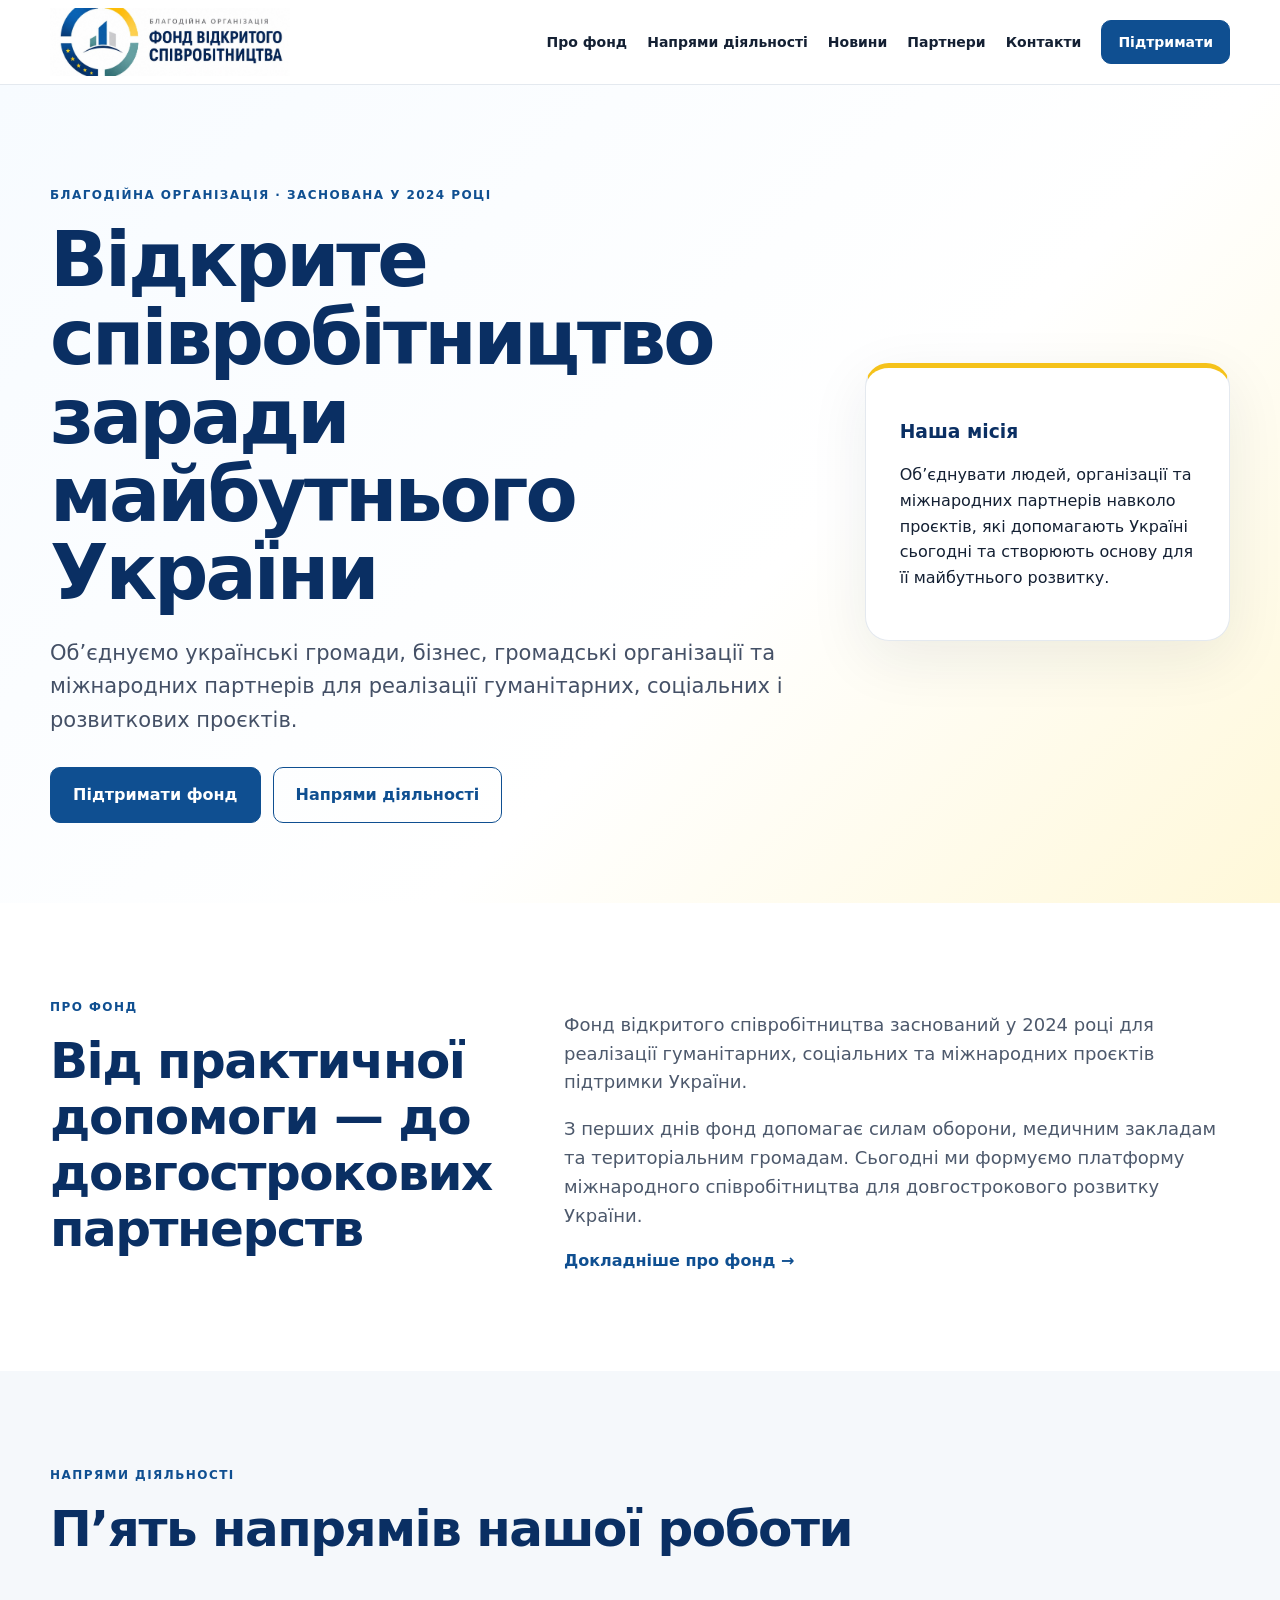
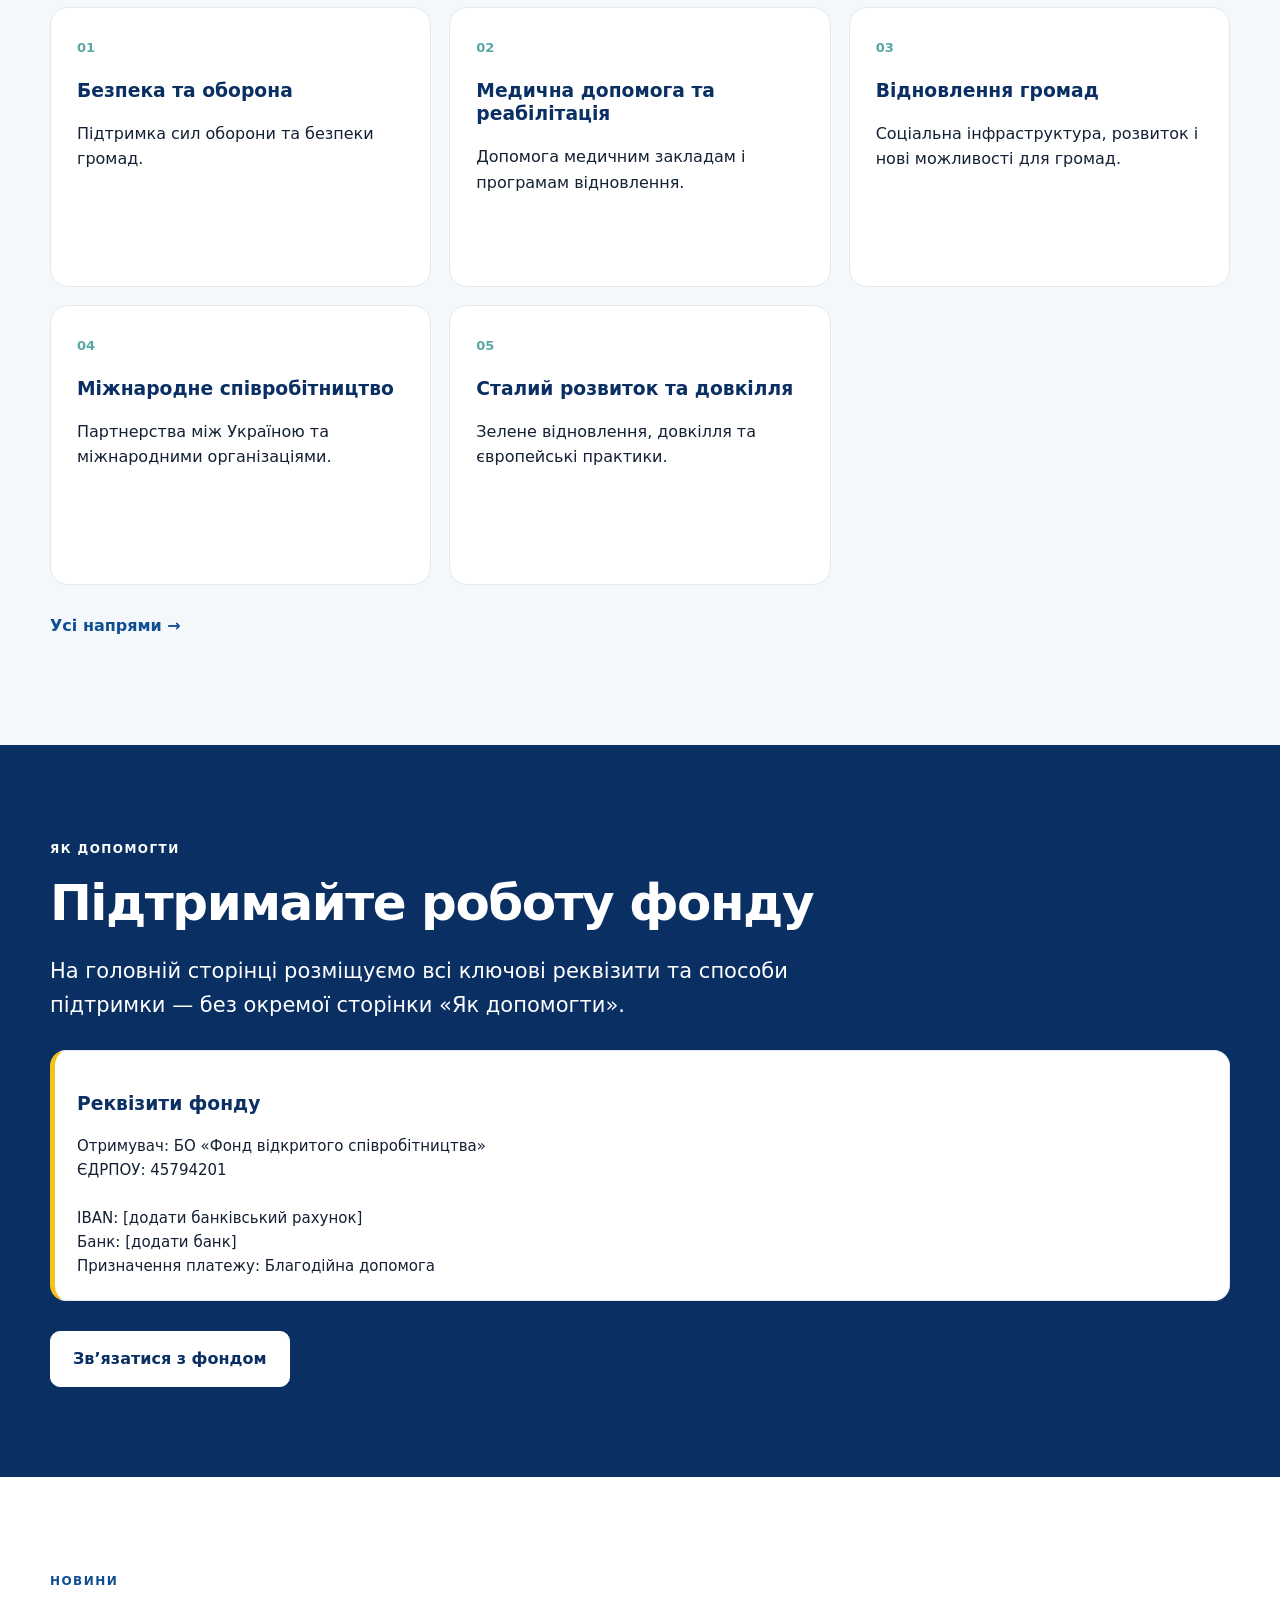
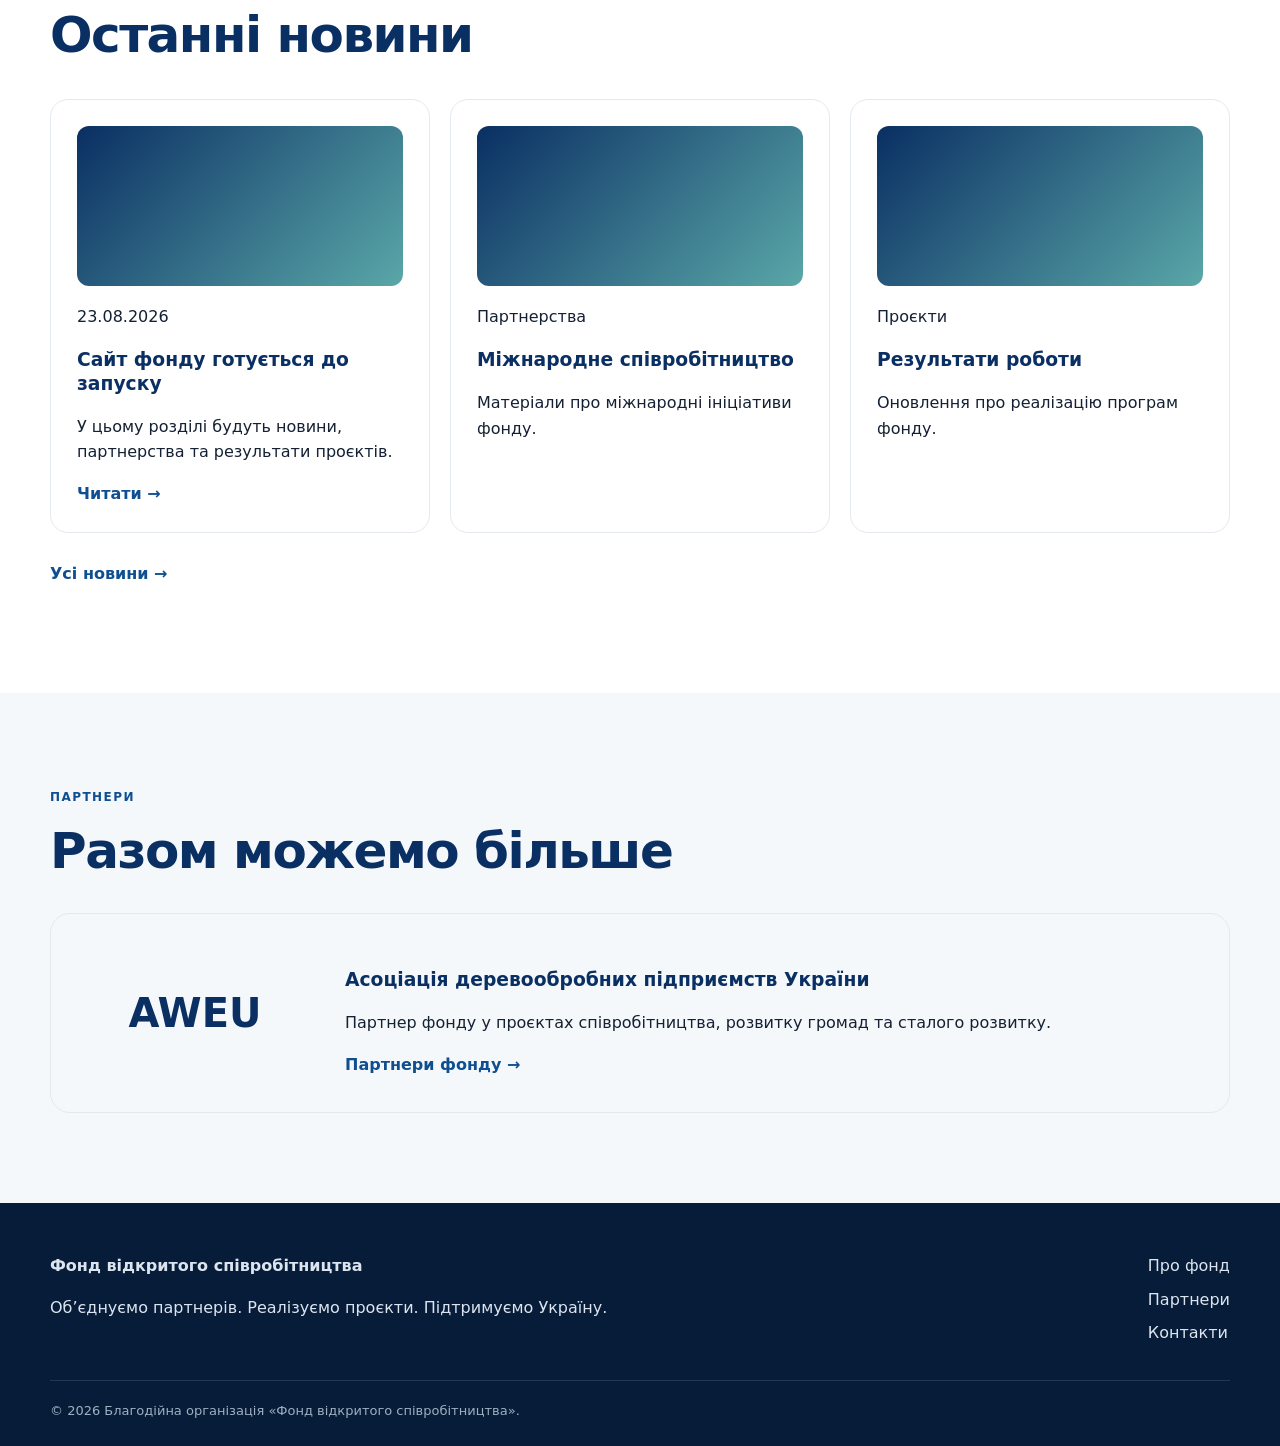
==== index.html @ 57b34ec4 "Add files via upload" ====
<!doctype html>
<html lang="uk">
<head>
<meta charset="utf-8"><meta name="viewport" content="width=device-width,initial-scale=1">
<title>Головна — Фонд відкритого співробітництва</title>
<link rel="stylesheet" href="styles.css">
</head>
<body>

<header class="site-header">
  <div class="container nav-wrap">
    <a href="index.html" class="brand" aria-label="Фонд відкритого співробітництва">
      <img src="logo.jpeg" alt="Логотип Фонду відкритого співробітництва">
    </a>
    <button class="menu-toggle" aria-label="Відкрити меню">☰</button>
    <nav class="nav">
      <a href="about.html">Про фонд</a>
<a href="directions.html">Напрями діяльності</a>
<a href="news.html">Новини</a>
<a href="partners.html">Партнери</a>
<a href="contacts.html">Контакти</a>
      <a class="btn btn-small" href="index.html#help">Підтримати</a>
    </nav>
  </div>
</header>


<main>
<section class="hero">
  <div class="container hero-grid">
    <div>
      <span class="eyebrow">Благодійна організація · заснована у 2024 році</span>
      <h1>Відкрите співробітництво заради майбутнього України</h1>
      <p class="lead">Об’єднуємо українські громади, бізнес, громадські організації та міжнародних партнерів для реалізації гуманітарних, соціальних і розвиткових проєктів.</p>
      <div class="hero-actions">
        <a class="btn" href="#help">Підтримати фонд</a>
        <a class="btn btn-ghost" href="directions.html">Напрями діяльності</a>
      </div>
    </div>
    <div class="hero-card">
      <h3>Наша місія</h3>
      <p>Об’єднувати людей, організації та міжнародних партнерів навколо проєктів, які допомагають Україні сьогодні та створюють основу для її майбутнього розвитку.</p>
    </div>
  </div>
</section>

<section class="section">
  <div class="container two-col">
    <div><span class="section-label">Про фонд</span><h2>Від практичної допомоги — до довгострокових партнерств</h2></div>
    <div class="prose">
      <p>Фонд відкритого співробітництва заснований у 2024 році для реалізації гуманітарних, соціальних та міжнародних проєктів підтримки України.</p>
      <p>З перших днів фонд допомагає силам оборони, медичним закладам та територіальним громадам. Сьогодні ми формуємо платформу міжнародного співробітництва для довгострокового розвитку України.</p>
      <a class="text-link" href="about.html">Докладніше про фонд →</a>
    </div>
  </div>
</section>

<section class="section section-soft">
  <div class="container">
    <span class="section-label">Напрями діяльності</span>
    <h2>П’ять напрямів нашої роботи</h2>
    <div class="cards-grid">
      <div class="card"><span class="num">01</span><h3>Безпека та оборона</h3><p>Підтримка сил оборони та безпеки громад.</p></div>
      <div class="card"><span class="num">02</span><h3>Медична допомога та реабілітація</h3><p>Допомога медичним закладам і програмам відновлення.</p></div>
      <div class="card"><span class="num">03</span><h3>Відновлення громад</h3><p>Соціальна інфраструктура, розвиток і нові можливості для громад.</p></div>
      <div class="card"><span class="num">04</span><h3>Міжнародне співробітництво</h3><p>Партнерства між Україною та міжнародними організаціями.</p></div>
      <div class="card"><span class="num">05</span><h3>Сталий розвиток та довкілля</h3><p>Зелене відновлення, довкілля та європейські практики.</p></div>
    </div>
    <p style="margin-top:28px"><a class="text-link" href="directions.html">Усі напрями →</a></p>
  </div>
</section>


<section id="help" class="section help">
  <div class="container">
    <span class="section-label light">Як допомогти</span>
    <h2>Підтримайте роботу фонду</h2>
    <p class="lead" style="color:white">На головній сторінці розміщуємо всі ключові реквізити та способи підтримки — без окремої сторінки «Як допомогти».</p>
    <div class="bank-box" style="margin-top:28px;color:#142033">
      <h3>Реквізити фонду</h3>
      <code>Отримувач: БО «Фонд відкритого співробітництва»
ЄДРПОУ: 45794201

IBAN: [додати банківський рахунок]
Банк: [додати банк]
Призначення платежу: Благодійна допомога</code>
    </div>
    <div class="hero-actions">
      <a class="btn btn-light" href="contacts.html">Зв’язатися з фондом</a>
    </div>
  </div>
</section>

<section class="section">
 <div class="container">
   <span class="section-label">Новини</span><h2>Останні новини</h2>
   <div class="news-grid">
     <article class="news-card"><div class="news-image"></div><span>23.08.2026</span><h3>Сайт фонду готується до запуску</h3><p>У цьому розділі будуть новини, партнерства та результати проєктів.</p><a class="text-link" href="site-launch.html">Читати →</a></article>
     <article class="news-card"><div class="news-image"></div><span>Партнерства</span><h3>Міжнародне співробітництво</h3><p>Матеріали про міжнародні ініціативи фонду.</p></article>
     <article class="news-card"><div class="news-image"></div><span>Проєкти</span><h3>Результати роботи</h3><p>Оновлення про реалізацію програм фонду.</p></article>
   </div>
   <p style="margin-top:28px"><a class="text-link" href="news.html">Усі новини →</a></p>
 </div>
</section>

<section class="section section-soft">
  <div class="container">
    <span class="section-label">Партнери</span><h2>Разом можемо більше</h2>
    <div class="partner-card">
      <div><span class="partner-mark">AWEU</span></div>
      <div><h3>Асоціація деревообробних підприємств України</h3><p>Партнер фонду у проєктах співробітництва, розвитку громад та сталого розвитку.</p><a class="text-link" href="partners.html">Партнери фонду →</a></div>
    </div>
  </div>
</section>
</main>


<footer class="footer">
  <div class="container footer-grid">
    <div>
      <strong>Фонд відкритого співробітництва</strong>
      <p>Об’єднуємо партнерів. Реалізуємо проєкти. Підтримуємо Україну.</p>
    </div>
    <div>
      <a href="about.html">Про фонд</a>
<a href="partners.html">Партнери</a>
      <a href="contacts.html">Контакти</a>
    </div>
  </div>
  <div class="container copyright">© 2026 Благодійна організація «Фонд відкритого співробітництва».</div>
</footer>

<script src="script.js"></script>
</body></html>
---- styles.css ----
:root {
  --blue:#0f4f91;
  --deep:#0a2f63;
  --yellow:#f5c21a;
  --teal:#5aa7a8;
  --ink:#142033;
  --muted:#667085;
  --soft:#f5f8fb;
  --white:#fff;
  --border:#e4e9ef;
}
*{box-sizing:border-box}
html{scroll-behavior:smooth}
body{margin:0;font-family:Inter,system-ui,-apple-system,BlinkMacSystemFont,"Segoe UI",sans-serif;color:var(--ink);background:#fff;line-height:1.6}
img{max-width:100%;display:block}
a{text-decoration:none;color:inherit}
.container{width:min(1180px,calc(100% - 40px));margin:0 auto}
.site-header{position:sticky;top:0;z-index:50;background:rgba(255,255,255,.95);backdrop-filter:blur(10px);border-bottom:1px solid var(--border)}
.nav-wrap{min-height:84px;display:flex;align-items:center;justify-content:space-between;gap:24px}
.brand img{width:240px;height:68px;object-fit:cover;object-position:left center}
.nav{display:flex;align-items:center;gap:20px;font-size:14px;font-weight:600}
.nav a:hover{color:var(--blue)}
.menu-toggle{display:none;background:none;border:0;font-size:26px}
.btn{display:inline-flex;align-items:center;justify-content:center;background:var(--blue);color:#fff;padding:14px 22px;border-radius:10px;font-weight:700;border:1px solid var(--blue);transition:.2s}
.btn:hover{transform:translateY(-1px);background:var(--deep)}
.btn-small{padding:10px 16px}
.btn-ghost{background:transparent;color:var(--blue)}
.hero{padding:96px 0 80px;background:linear-gradient(135deg,#f7fbff 0%,#fff 60%,#fff8d9 100%)}
.hero-grid{display:grid;grid-template-columns:1.35fr .65fr;gap:56px;align-items:center}
.eyebrow,.section-label{display:inline-block;text-transform:uppercase;letter-spacing:.12em;font-size:12px;font-weight:800;color:var(--blue);margin-bottom:16px}
h1{font-size:clamp(42px,6vw,76px);line-height:1.03;letter-spacing:-.04em;margin:0 0 24px;max-width:900px;color:var(--deep)}
h2{font-size:clamp(32px,4vw,50px);line-height:1.12;letter-spacing:-.03em;margin:0 0 24px;color:var(--deep)}
h3{line-height:1.25;color:var(--deep)}
.lead{font-size:21px;color:#445066;max-width:780px}
.narrow{max-width:760px}
.hero-actions{display:flex;gap:12px;flex-wrap:wrap;margin-top:30px}
.hero-card{background:#fff;border:1px solid var(--border);box-shadow:0 18px 60px rgba(20,32,51,.08);padding:34px;border-radius:24px;border-top:5px solid var(--yellow)}
.section{padding:90px 0}
.section-soft{background:var(--soft)}
.two-col{display:grid;grid-template-columns:.8fr 1.2fr;gap:70px}
.prose p{font-size:18px;color:#4d596c}
.principles,.cards-grid{display:grid;grid-template-columns:repeat(4,1fr);gap:18px;margin-top:50px}
.card{background:#fff;border:1px solid var(--border);padding:26px;border-radius:18px}
.cards-grid{grid-template-columns:repeat(3,1fr)}
.cards-grid .card{min-height:280px}
.num{font-size:13px;font-weight:800;color:var(--teal)}
.project-grid,.news-grid{display:grid;grid-template-columns:repeat(3,1fr);gap:20px;margin-top:36px}
.project-placeholder,.news-card{border:1px solid var(--border);border-radius:18px;padding:26px;background:#fff}
.project-placeholder{min-height:230px;background:linear-gradient(180deg,#fff,#f8fbfd)}
.news-image{height:160px;border-radius:12px;background:linear-gradient(135deg,var(--deep),var(--teal));margin-bottom:18px}
.help{background:var(--deep);color:#fff}
.help h2,.help .section-label,.help p{color:#fff}
.help-grid{display:grid;grid-template-columns:1fr auto;align-items:center;gap:30px}
.help-actions{display:flex;gap:12px;flex-wrap:wrap}
.btn-light{background:#fff;color:var(--deep);border-color:#fff}
.btn-outline-light{background:transparent;border-color:#fff}
.download-list{margin-top:25px;border-top:1px solid #d9e1ea}
.download-list a{display:flex;justify-content:space-between;padding:16px 0;border-bottom:1px solid #d9e1ea;font-weight:700}
.partner-card{display:grid;grid-template-columns:220px 1fr;gap:40px;align-items:center;margin-top:34px;padding:34px;border:1px solid var(--border);border-radius:20px}
.partner-mark{display:flex;align-items:center;justify-content:center;height:130px;border-radius:16px;background:var(--soft);font-size:40px;font-weight:900;color:var(--deep)}
.text-link{font-weight:800;color:var(--blue)}
.contacts{background:#fbfcfd}
.contact-grid{display:grid;grid-template-columns:1fr 1fr;gap:60px}
.contact-form{display:grid;gap:12px}
input,textarea{width:100%;padding:15px 16px;border:1px solid #d8dee7;border-radius:10px;font:inherit}
.footer{background:#071c38;color:#dce5ef;padding:50px 0 24px}
.footer-grid{display:grid;grid-template-columns:1fr auto;gap:40px}
.footer-grid div:last-child{display:grid;gap:8px}
.copyright{margin-top:34px;padding-top:20px;border-top:1px solid rgba(255,255,255,.12);font-size:13px;color:#9fb0c2}

@media (max-width: 900px){
  .menu-toggle{display:block}
  .nav{display:none;position:absolute;top:84px;left:0;right:0;background:white;padding:20px;flex-direction:column;border-bottom:1px solid var(--border)}
  .nav.open{display:flex}
  .hero-grid,.two-col,.help-grid,.contact-grid,.partner-card{grid-template-columns:1fr}
  .principles,.cards-grid,.project-grid,.news-grid{grid-template-columns:1fr 1fr}
  .brand img{width:210px}
}
@media (max-width: 620px){
  .container{width:min(100% - 28px,1180px)}
  .hero{padding-top:64px}
  .section{padding:68px 0}
  .principles,.cards-grid,.project-grid,.news-grid{grid-template-columns:1fr}
  .brand img{width:175px;height:60px}
  h1{font-size:44px}
}

.page-hero{padding:72px 0 46px;background:linear-gradient(135deg,#f7fbff 0%,#fff 65%,#fff8d9 100%)}
.page-hero h1{font-size:clamp(38px,5vw,64px)}
.breadcrumbs{font-size:14px;color:var(--muted);margin-bottom:16px}
.breadcrumbs a{color:var(--blue)}
.content-grid{display:grid;grid-template-columns:1fr 320px;gap:48px}
.sidebar-card{border:1px solid var(--border);border-radius:18px;padding:24px;background:#fff;position:sticky;top:110px}
.simple-list{display:grid;gap:14px}
.simple-list a{padding-bottom:10px;border-bottom:1px solid var(--border);font-weight:700;color:var(--blue)}
.detail-card{border:1px solid var(--border);border-radius:18px;padding:28px;background:#fff}
.meta{font-size:14px;color:var(--muted);margin-bottom:18px}
.bank-box{background:#fff;border:1px solid var(--border);border-left:5px solid var(--yellow);border-radius:16px;padding:22px}
.bank-box code{display:block;white-space:pre-wrap;font-family:inherit;font-size:15px}
@media(max-width:900px){.content-grid{grid-template-columns:1fr}.sidebar-card{position:static}}
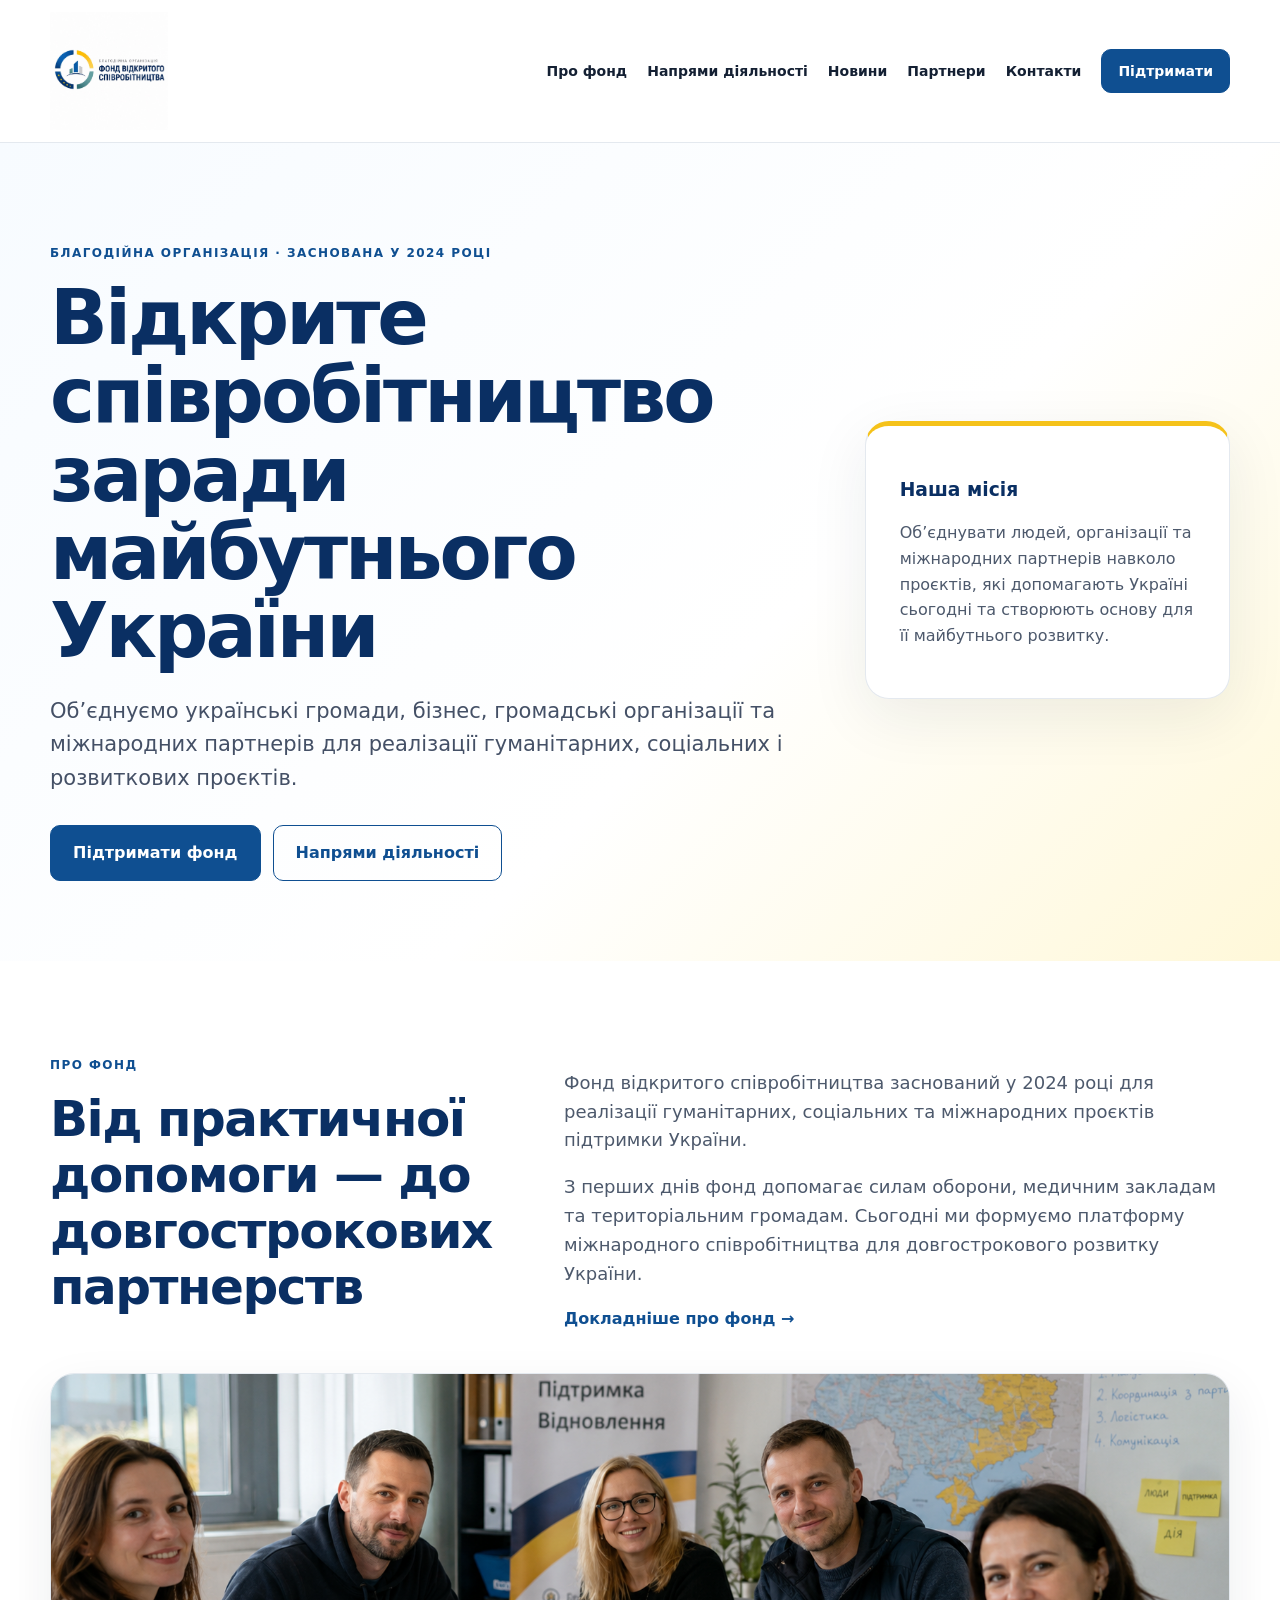
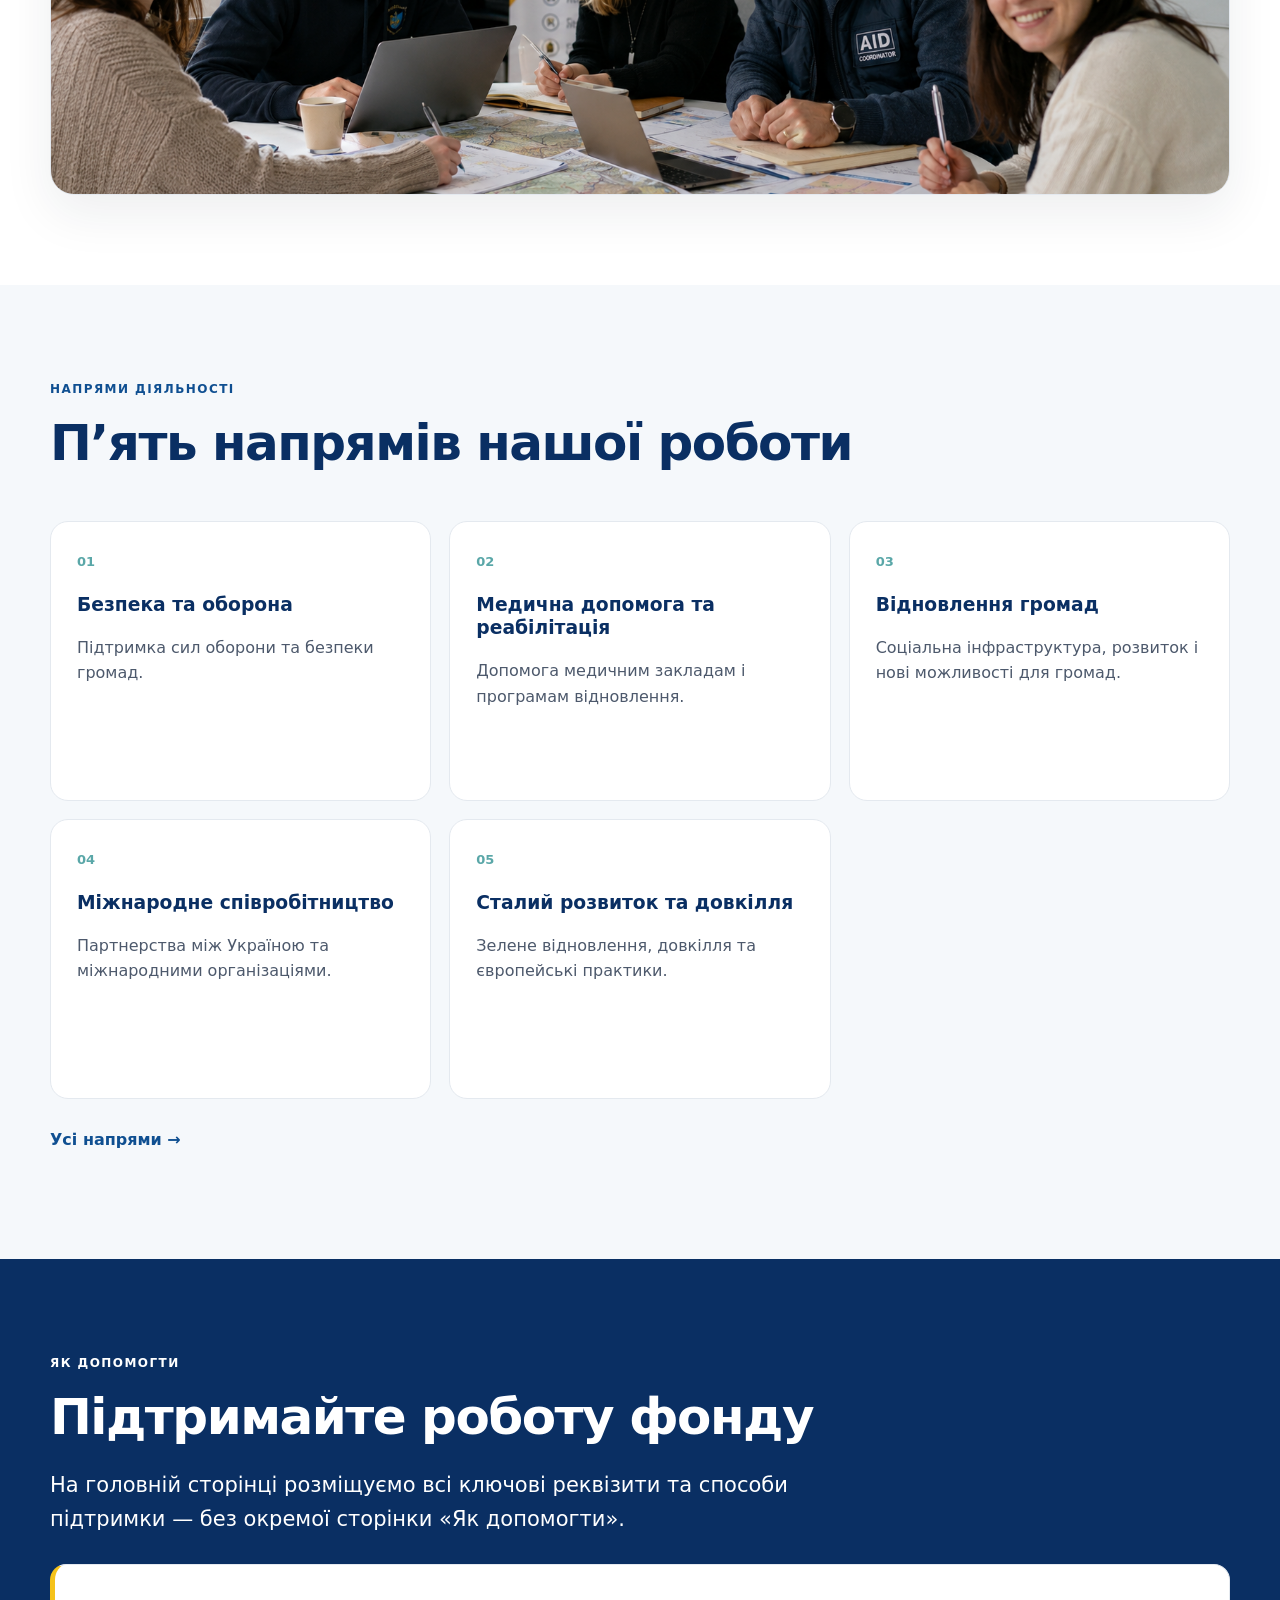
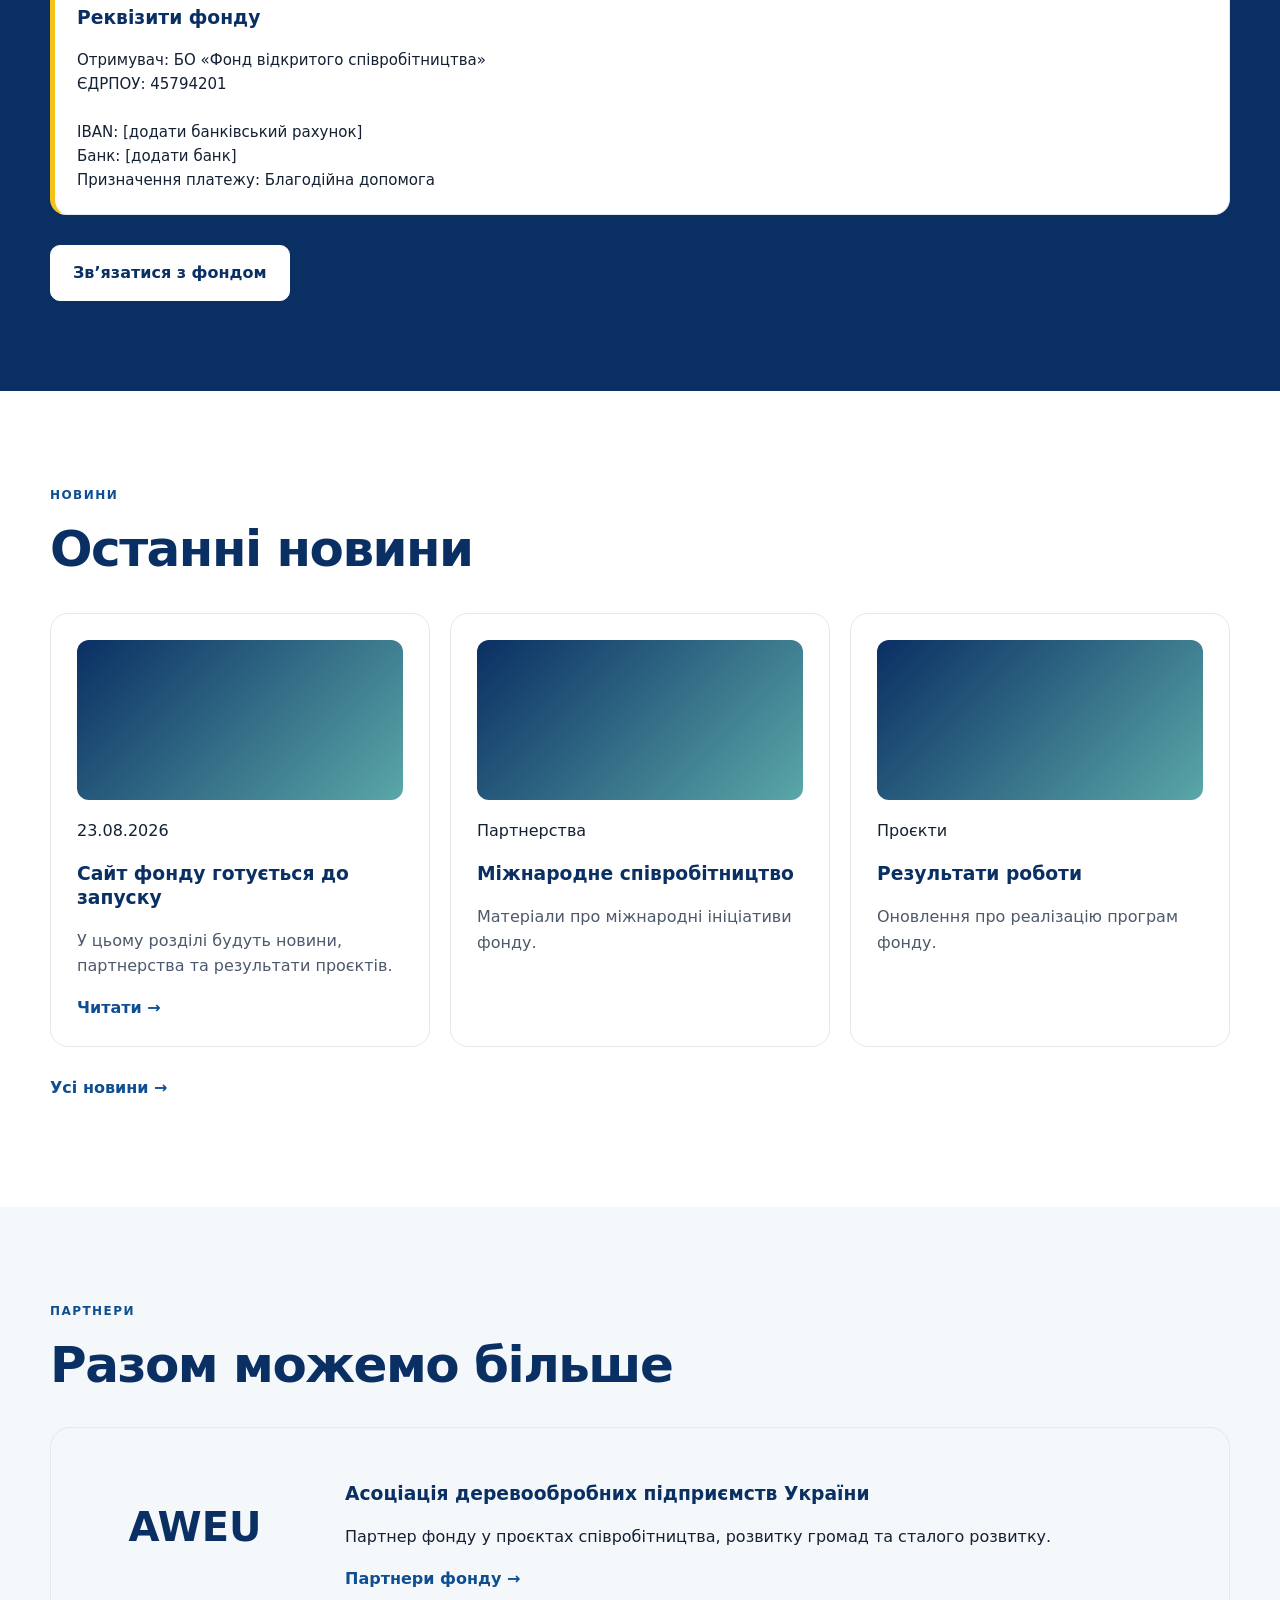
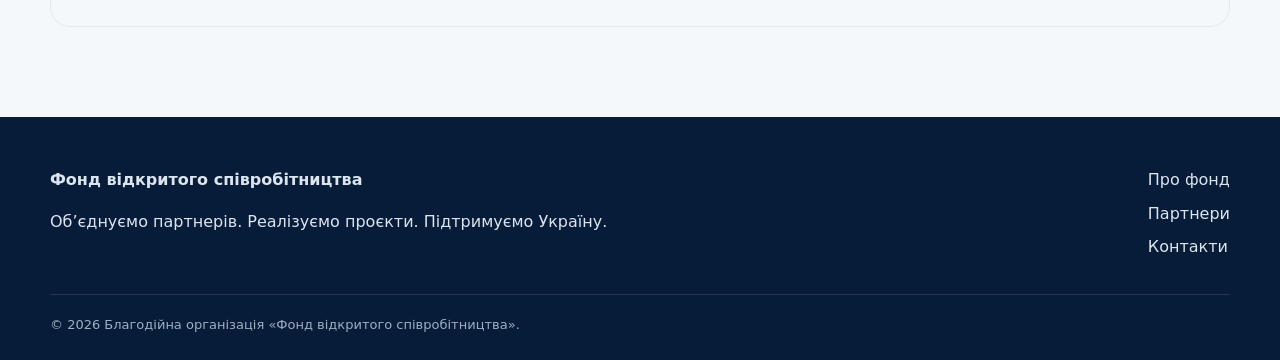
==== commit e821cd65: "Add files via upload" ====
--- a/index.html
+++ b/index.html
@@ -51,6 +51,11 @@
       <p>Фонд відкритого співробітництва заснований у 2024 році для реалізації гуманітарних, соціальних та міжнародних проєктів підтримки України.</p>
       <p>З перших днів фонд допомагає силам оборони, медичним закладам та територіальним громадам. Сьогодні ми формуємо платформу міжнародного співробітництва для довгострокового розвитку України.</p>
       <a class="text-link" href="about.html">Докладніше про фонд →</a>
+    </div>
+  </div>
+  <div class="container">
+    <div class="section-photo">
+      <img src="fund-about.jpg" alt="Гуманітарна та координаційна діяльність фонду">
     </div>
   </div>
 </section>
--- a/styles.css
+++ b/styles.css
@@ -17,11 +17,12 @@
 a{text-decoration:none;color:inherit}
 .container{width:min(1180px,calc(100% - 40px));margin:0 auto}
 .site-header{position:sticky;top:0;z-index:50;background:rgba(255,255,255,.95);backdrop-filter:blur(10px);border-bottom:1px solid var(--border)}
-.nav-wrap{min-height:84px;display:flex;align-items:center;justify-content:space-between;gap:24px}
-.brand img{width:240px;height:68px;object-fit:cover;object-position:left center}
-.nav{display:flex;align-items:center;gap:20px;font-size:14px;font-weight:600}
+.nav-wrap{min-height:142px;display:flex;align-items:center;justify-content:space-between;gap:24px}
+.brand{display:flex;align-items:center;flex-shrink:0}
+.brand img{width:auto;height:118px;max-width:640px;object-fit:contain;object-position:left center}
+.nav{display:flex;align-items:center;gap:20px;font-size:14px;font-weight:600;flex-wrap:wrap;justify-content:flex-end}
 .nav a:hover{color:var(--blue)}
-.menu-toggle{display:none;background:none;border:0;font-size:26px}
+.menu-toggle{display:none;background:none;border:0;font-size:26px;color:var(--deep)}
 .btn{display:inline-flex;align-items:center;justify-content:center;background:var(--blue);color:#fff;padding:14px 22px;border-radius:10px;font-weight:700;border:1px solid var(--blue);transition:.2s}
 .btn:hover{transform:translateY(-1px);background:var(--deep)}
 .btn-small{padding:10px 16px}
@@ -71,18 +72,18 @@
 
 @media (max-width: 900px){
   .menu-toggle{display:block}
-  .nav{display:none;position:absolute;top:84px;left:0;right:0;background:white;padding:20px;flex-direction:column;border-bottom:1px solid var(--border)}
+  .nav{display:none;position:absolute;top:142px;left:0;right:0;background:white;padding:20px;flex-direction:column;border-bottom:1px solid var(--border)}
   .nav.open{display:flex}
   .hero-grid,.two-col,.help-grid,.contact-grid,.partner-card{grid-template-columns:1fr}
   .principles,.cards-grid,.project-grid,.news-grid{grid-template-columns:1fr 1fr}
-  .brand img{width:210px}
+  .brand img{height:98px;max-width:430px}
 }
 @media (max-width: 620px){
   .container{width:min(100% - 28px,1180px)}
   .hero{padding-top:64px}
   .section{padding:68px 0}
   .principles,.cards-grid,.project-grid,.news-grid{grid-template-columns:1fr}
-  .brand img{width:175px;height:60px}
+  .brand img{height:82px;max-width:320px}
   h1{font-size:44px}
 }
 
@@ -99,3 +100,22 @@
 .bank-box{background:#fff;border:1px solid var(--border);border-left:5px solid var(--yellow);border-radius:16px;padding:22px}
 .bank-box code{display:block;white-space:pre-wrap;font-family:inherit;font-size:15px}
 @media(max-width:900px){.content-grid{grid-template-columns:1fr}.sidebar-card{position:static}}
+
+
+.section-photo{margin-top:34px;border-radius:24px;overflow:hidden;border:1px solid var(--border);box-shadow:0 18px 50px rgba(20,32,51,.08)}
+.section-photo img{width:100%;height:420px;object-fit:cover;display:block}
+.direction-list{display:grid;gap:34px;margin-top:36px}
+.direction-feature{display:grid;grid-template-columns:1fr 1fr;gap:32px;align-items:center;background:#fff;border:1px solid var(--border);border-radius:24px;padding:22px;box-shadow:0 14px 38px rgba(20,32,51,.05)}
+.direction-feature:nth-child(even) .direction-media{order:2}
+.direction-feature:nth-child(even) .direction-content{order:1}
+.direction-media img{width:100%;height:320px;object-fit:cover;border-radius:18px;display:block}
+.direction-content h3{font-size:28px;margin:6px 0 14px}
+.direction-tag{display:inline-block;font-size:12px;letter-spacing:.12em;text-transform:uppercase;color:var(--teal);font-weight:800;margin-bottom:8px}
+.direction-content p{font-size:17px;color:#4d596c;margin:0}
+.hero-card p,.card p,.news-card p{color:#4d596c}
+
+@media (max-width: 900px){.direction-feature{grid-template-columns:1fr}.direction-feature:nth-child(even) .direction-media,.direction-feature:nth-child(even) .direction-content{order:initial}.section-photo img{height:320px}}
+@media (max-width: 620px){.nav{top:116px}.nav-wrap{min-height:116px}.brand img{height:76px;max-width:280px}.section-photo img{height:240px}.direction-media img{height:240px}.direction-content h3{font-size:24px}}
+
+.site-header .brand{padding:10px 0}
+.site-header .brand img{display:block;object-fit:contain !important}
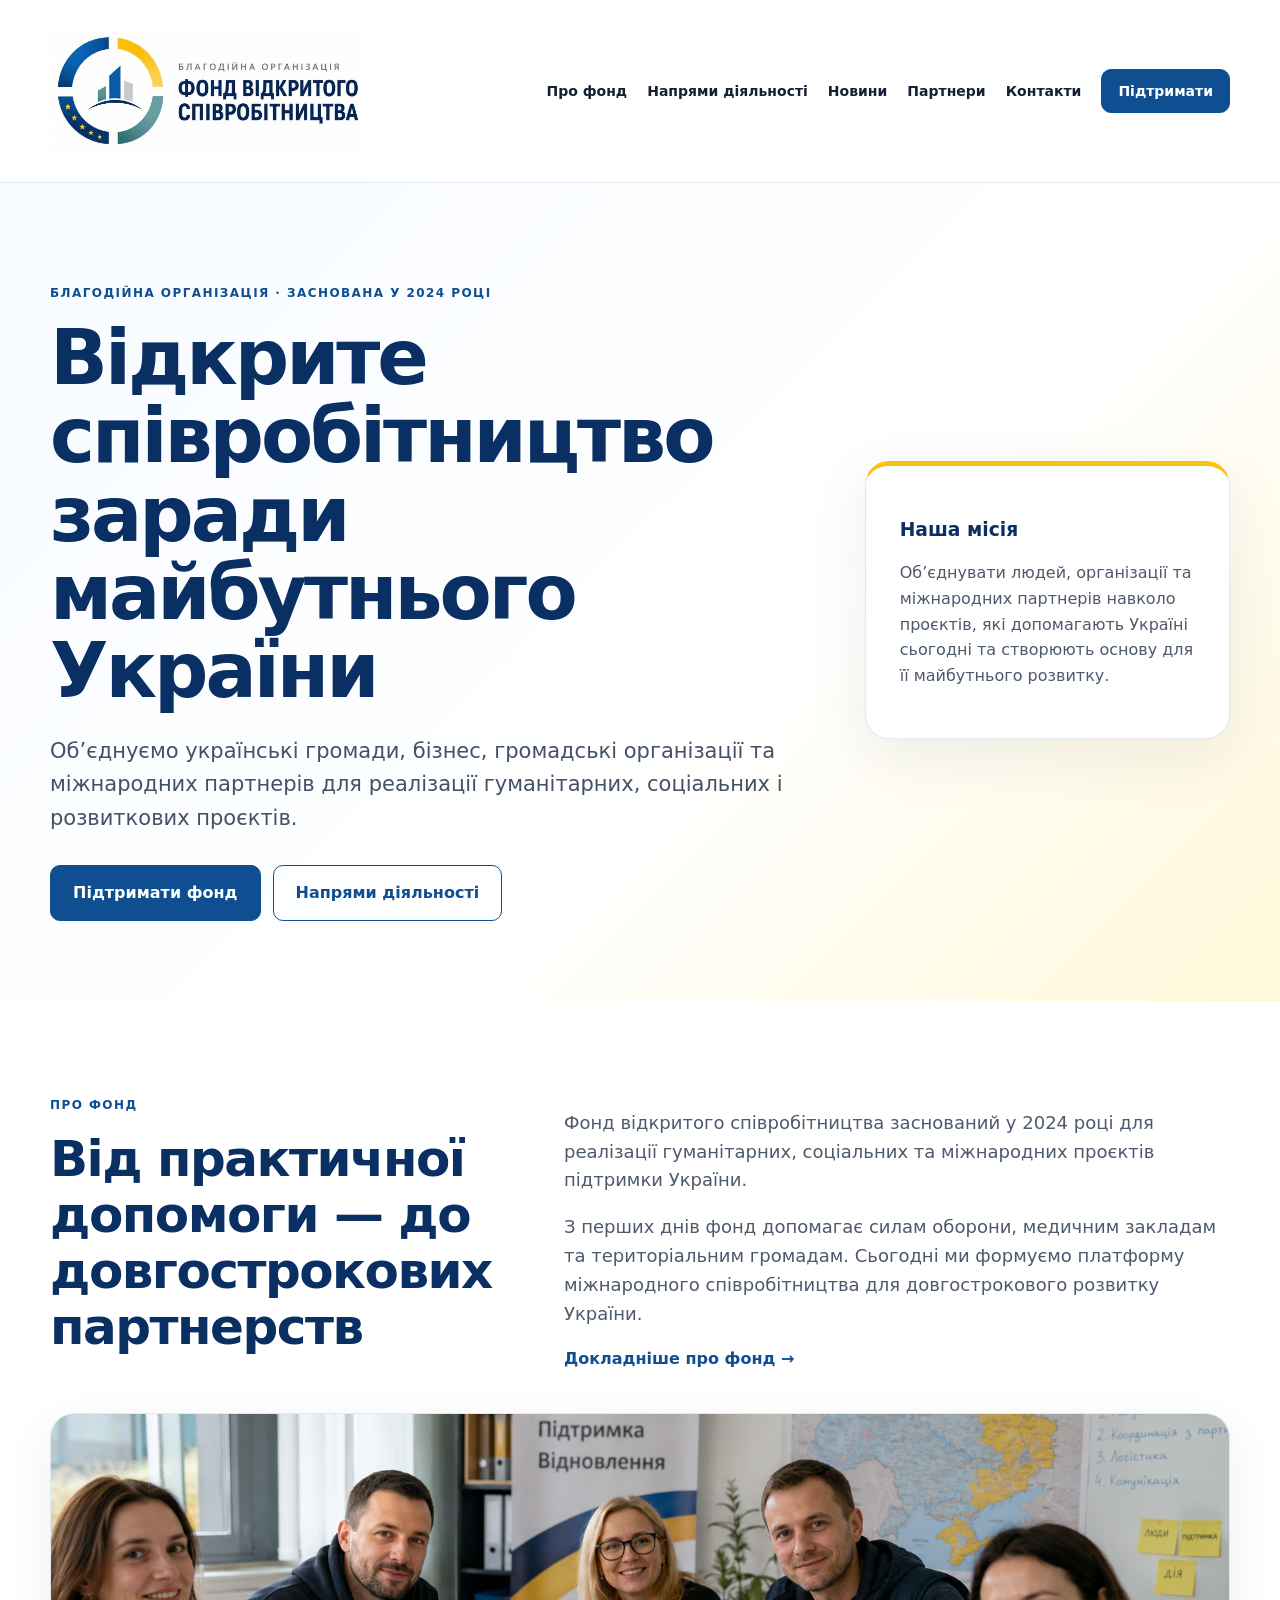
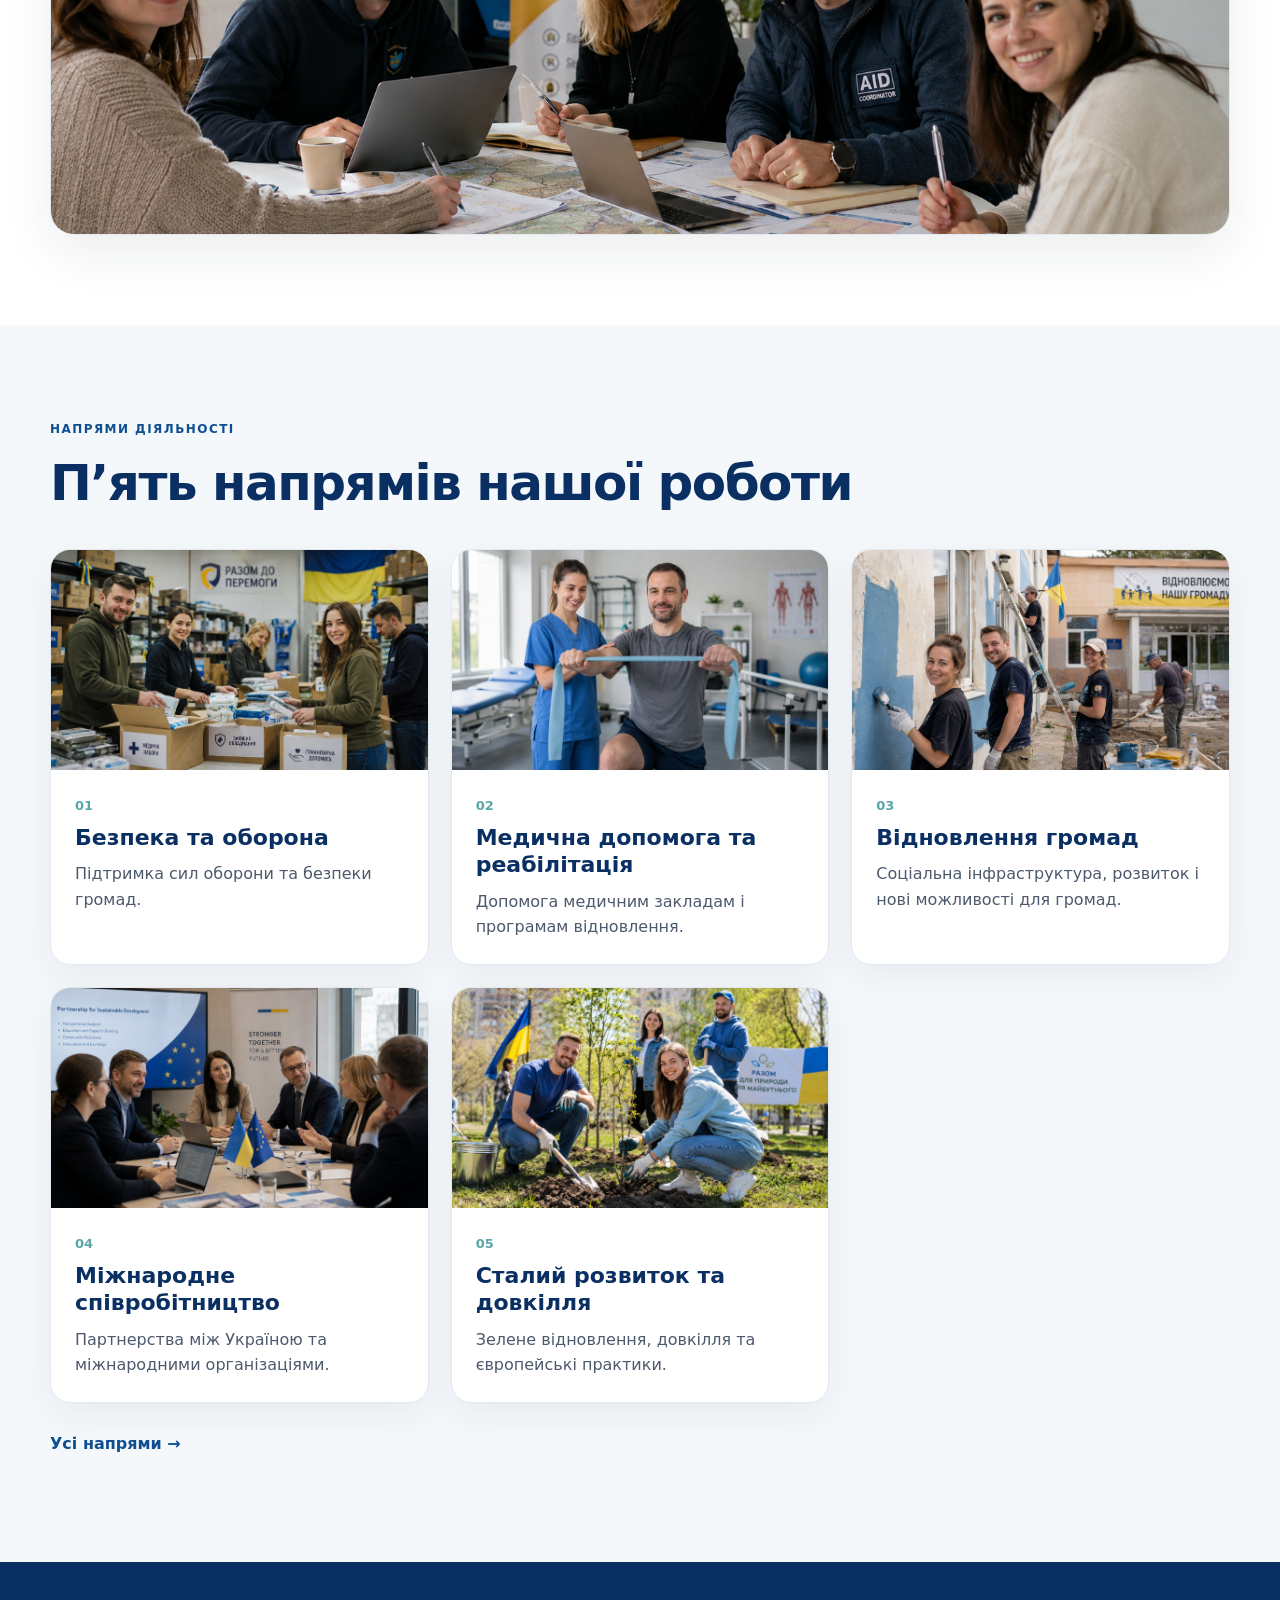
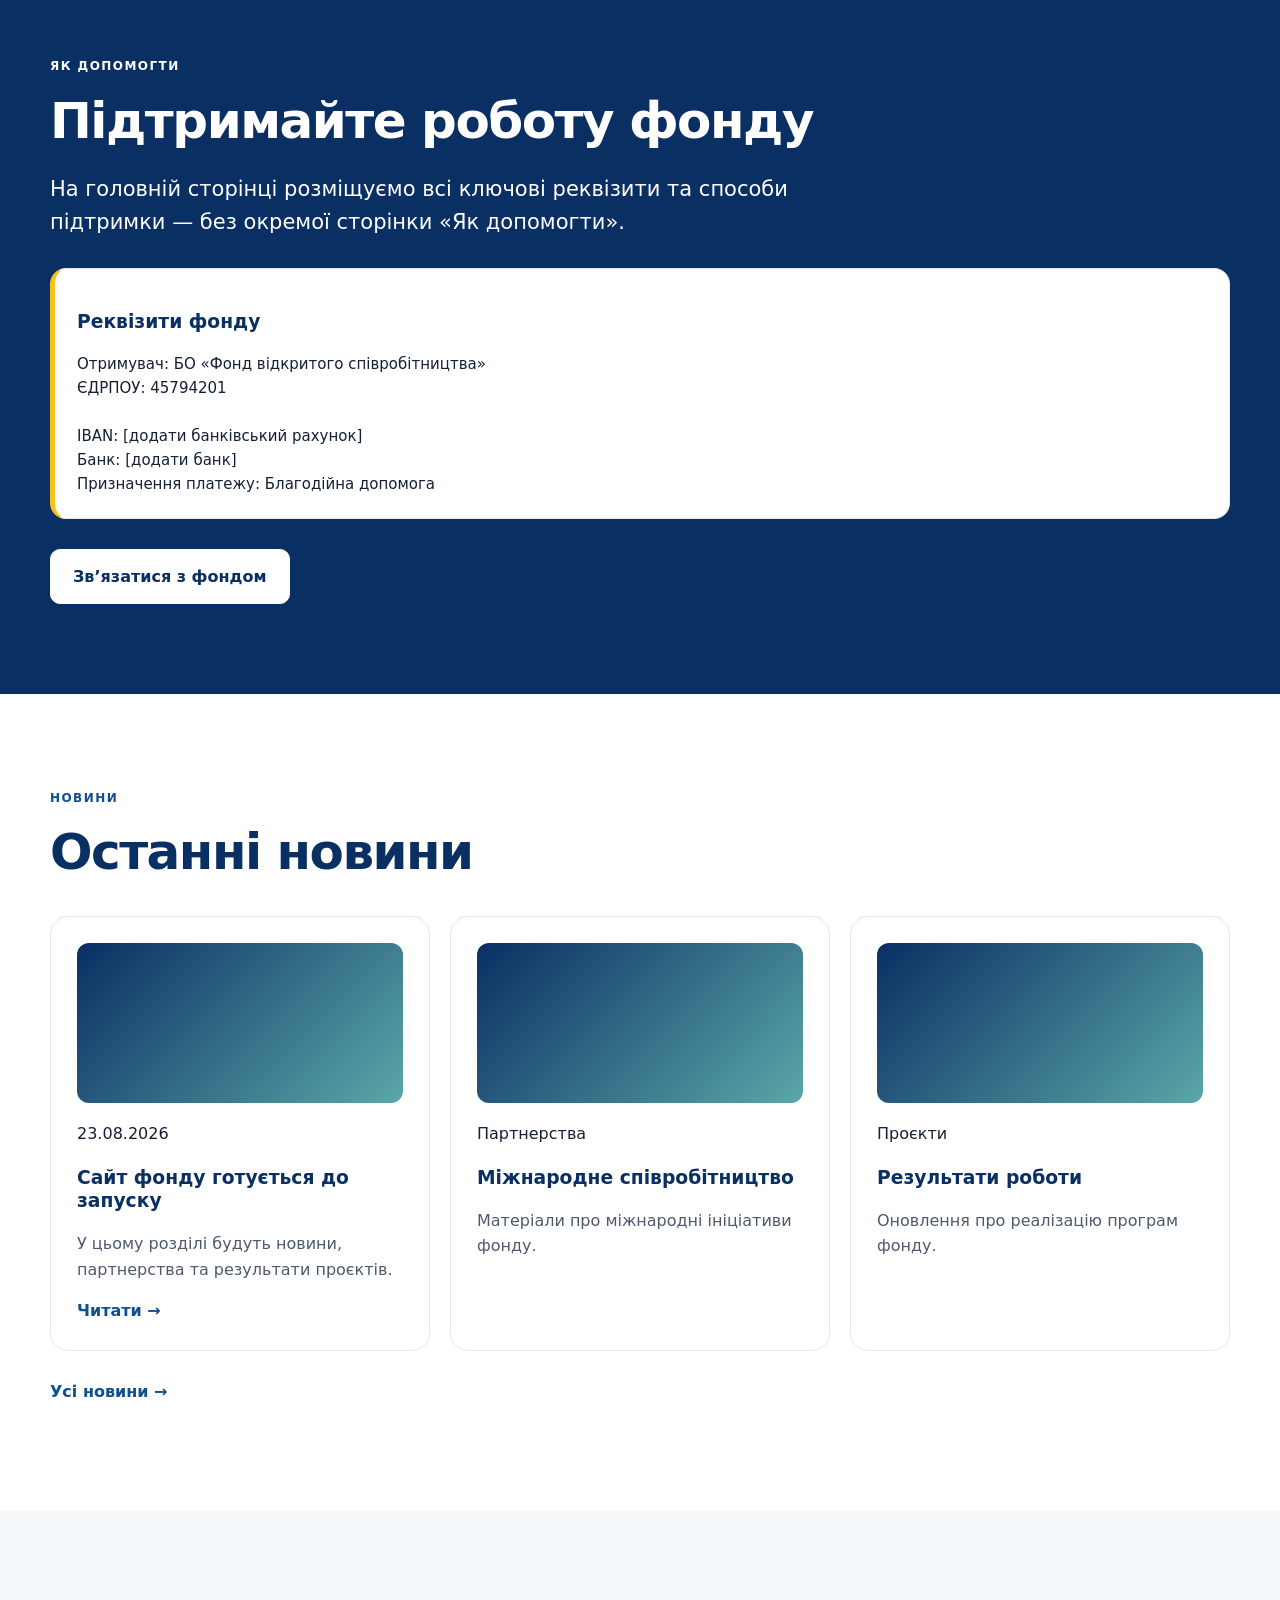
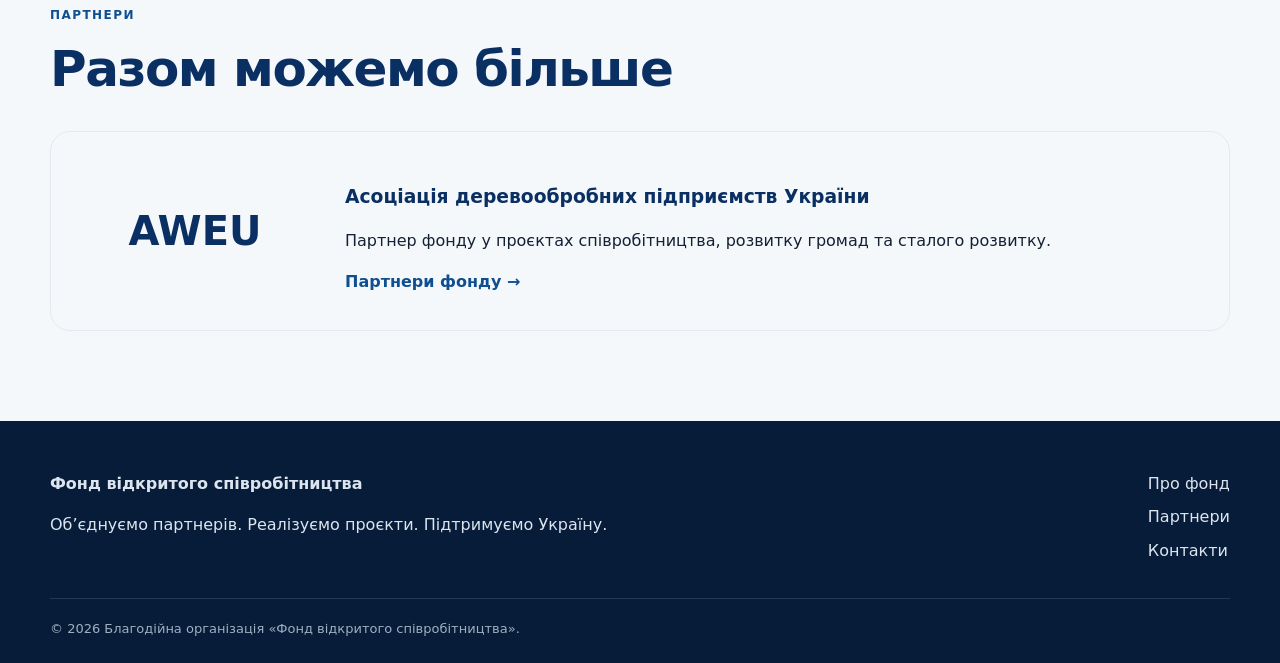
==== commit 39807686: "Add files via upload" ====
--- a/index.html
+++ b/index.html
@@ -10,7 +10,7 @@
 <header class="site-header">
   <div class="container nav-wrap">
     <a href="index.html" class="brand" aria-label="Фонд відкритого співробітництва">
-      <img src="logo.jpeg" alt="Логотип Фонду відкритого співробітництва">
+      <img src="logo-web.jpg" alt="Логотип Фонду відкритого співробітництва">
     </a>
     <button class="menu-toggle" aria-label="Відкрити меню">☰</button>
     <nav class="nav">
@@ -64,12 +64,27 @@
   <div class="container">
     <span class="section-label">Напрями діяльності</span>
     <h2>П’ять напрямів нашої роботи</h2>
-    <div class="cards-grid">
-      <div class="card"><span class="num">01</span><h3>Безпека та оборона</h3><p>Підтримка сил оборони та безпеки громад.</p></div>
-      <div class="card"><span class="num">02</span><h3>Медична допомога та реабілітація</h3><p>Допомога медичним закладам і програмам відновлення.</p></div>
-      <div class="card"><span class="num">03</span><h3>Відновлення громад</h3><p>Соціальна інфраструктура, розвиток і нові можливості для громад.</p></div>
-      <div class="card"><span class="num">04</span><h3>Міжнародне співробітництво</h3><p>Партнерства між Україною та міжнародними організаціями.</p></div>
-      <div class="card"><span class="num">05</span><h3>Сталий розвиток та довкілля</h3><p>Зелене відновлення, довкілля та європейські практики.</p></div>
+    <div class="home-directions-grid">
+      <article class="home-direction-card">
+        <img src="direction-safety.jpg" alt="Безпека та оборона">
+        <div class="home-direction-body"><span class="num">01</span><h3>Безпека та оборона</h3><p>Підтримка сил оборони та безпеки громад.</p></div>
+      </article>
+      <article class="home-direction-card">
+        <img src="direction-medical.jpg" alt="Медична допомога та реабілітація">
+        <div class="home-direction-body"><span class="num">02</span><h3>Медична допомога та реабілітація</h3><p>Допомога медичним закладам і програмам відновлення.</p></div>
+      </article>
+      <article class="home-direction-card">
+        <img src="direction-recovery.jpg" alt="Відновлення громад">
+        <div class="home-direction-body"><span class="num">03</span><h3>Відновлення громад</h3><p>Соціальна інфраструктура, розвиток і нові можливості для громад.</p></div>
+      </article>
+      <article class="home-direction-card">
+        <img src="direction-international.jpg" alt="Міжнародне співробітництво">
+        <div class="home-direction-body"><span class="num">04</span><h3>Міжнародне співробітництво</h3><p>Партнерства між Україною та міжнародними організаціями.</p></div>
+      </article>
+      <article class="home-direction-card">
+        <img src="direction-sustainability.jpg" alt="Сталий розвиток та довкілля">
+        <div class="home-direction-body"><span class="num">05</span><h3>Сталий розвиток та довкілля</h3><p>Зелене відновлення, довкілля та європейські практики.</p></div>
+      </article>
     </div>
     <p style="margin-top:28px"><a class="text-link" href="directions.html">Усі напрями →</a></p>
   </div>
--- a/styles.css
+++ b/styles.css
@@ -119,3 +119,36 @@
 
 .site-header .brand{padding:10px 0}
 .site-header .brand img{display:block;object-fit:contain !important}
+
+
+/* v4 header/logo fix */
+.site-header{overflow:visible}
+.nav-wrap{min-height:164px !important;padding:18px 0 !important;overflow:visible}
+.brand{display:flex;align-items:center;height:auto;overflow:visible;flex:0 0 auto}
+.brand img{width:430px !important;height:auto !important;max-height:126px !important;max-width:46vw !important;object-fit:contain !important;object-position:left center !important;overflow:visible}
+
+/* homepage direction photo cards */
+.home-directions-grid{display:grid;grid-template-columns:repeat(3,1fr);gap:22px;margin-top:38px}
+.home-direction-card{background:#fff;border:1px solid var(--border);border-radius:20px;overflow:hidden;box-shadow:0 12px 34px rgba(20,32,51,.06)}
+.home-direction-card img{width:100%;height:220px;object-fit:cover;display:block}
+.home-direction-body{padding:22px 24px 24px}
+.home-direction-body h3{margin:6px 0 10px;font-size:22px}
+.home-direction-body p{margin:0;color:#4d596c}
+
+@media (max-width:1050px){
+  .brand img{width:360px !important;max-width:42vw !important}
+  .nav{gap:14px;font-size:13px}
+}
+@media (max-width:900px){
+  .nav-wrap{min-height:124px !important;padding:12px 0 !important}
+  .brand img{width:330px !important;max-width:72vw !important;max-height:96px !important}
+  .nav{top:124px !important}
+  .home-directions-grid{grid-template-columns:1fr 1fr}
+}
+@media (max-width:620px){
+  .nav-wrap{min-height:106px !important;padding:10px 0 !important}
+  .brand img{width:260px !important;max-width:76vw !important;max-height:82px !important}
+  .nav{top:106px !important}
+  .home-directions-grid{grid-template-columns:1fr}
+  .home-direction-card img{height:210px}
+}
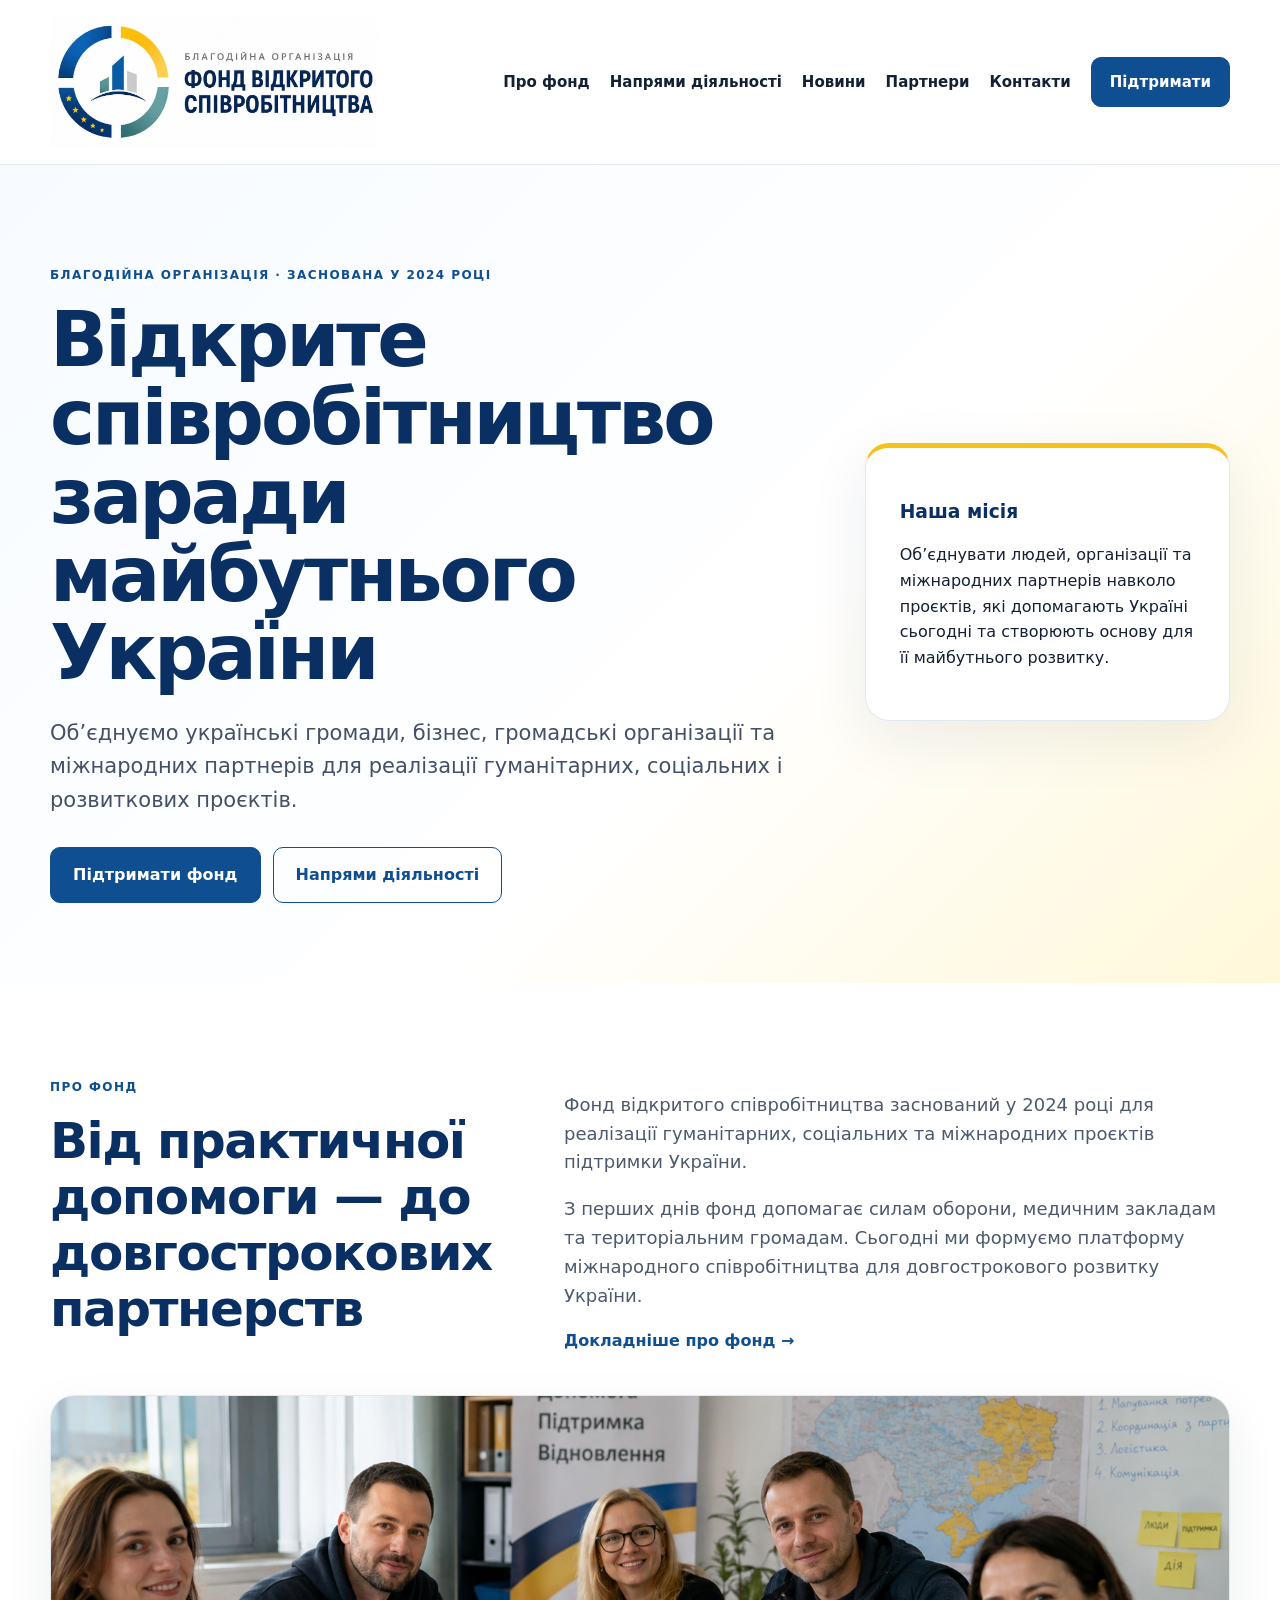
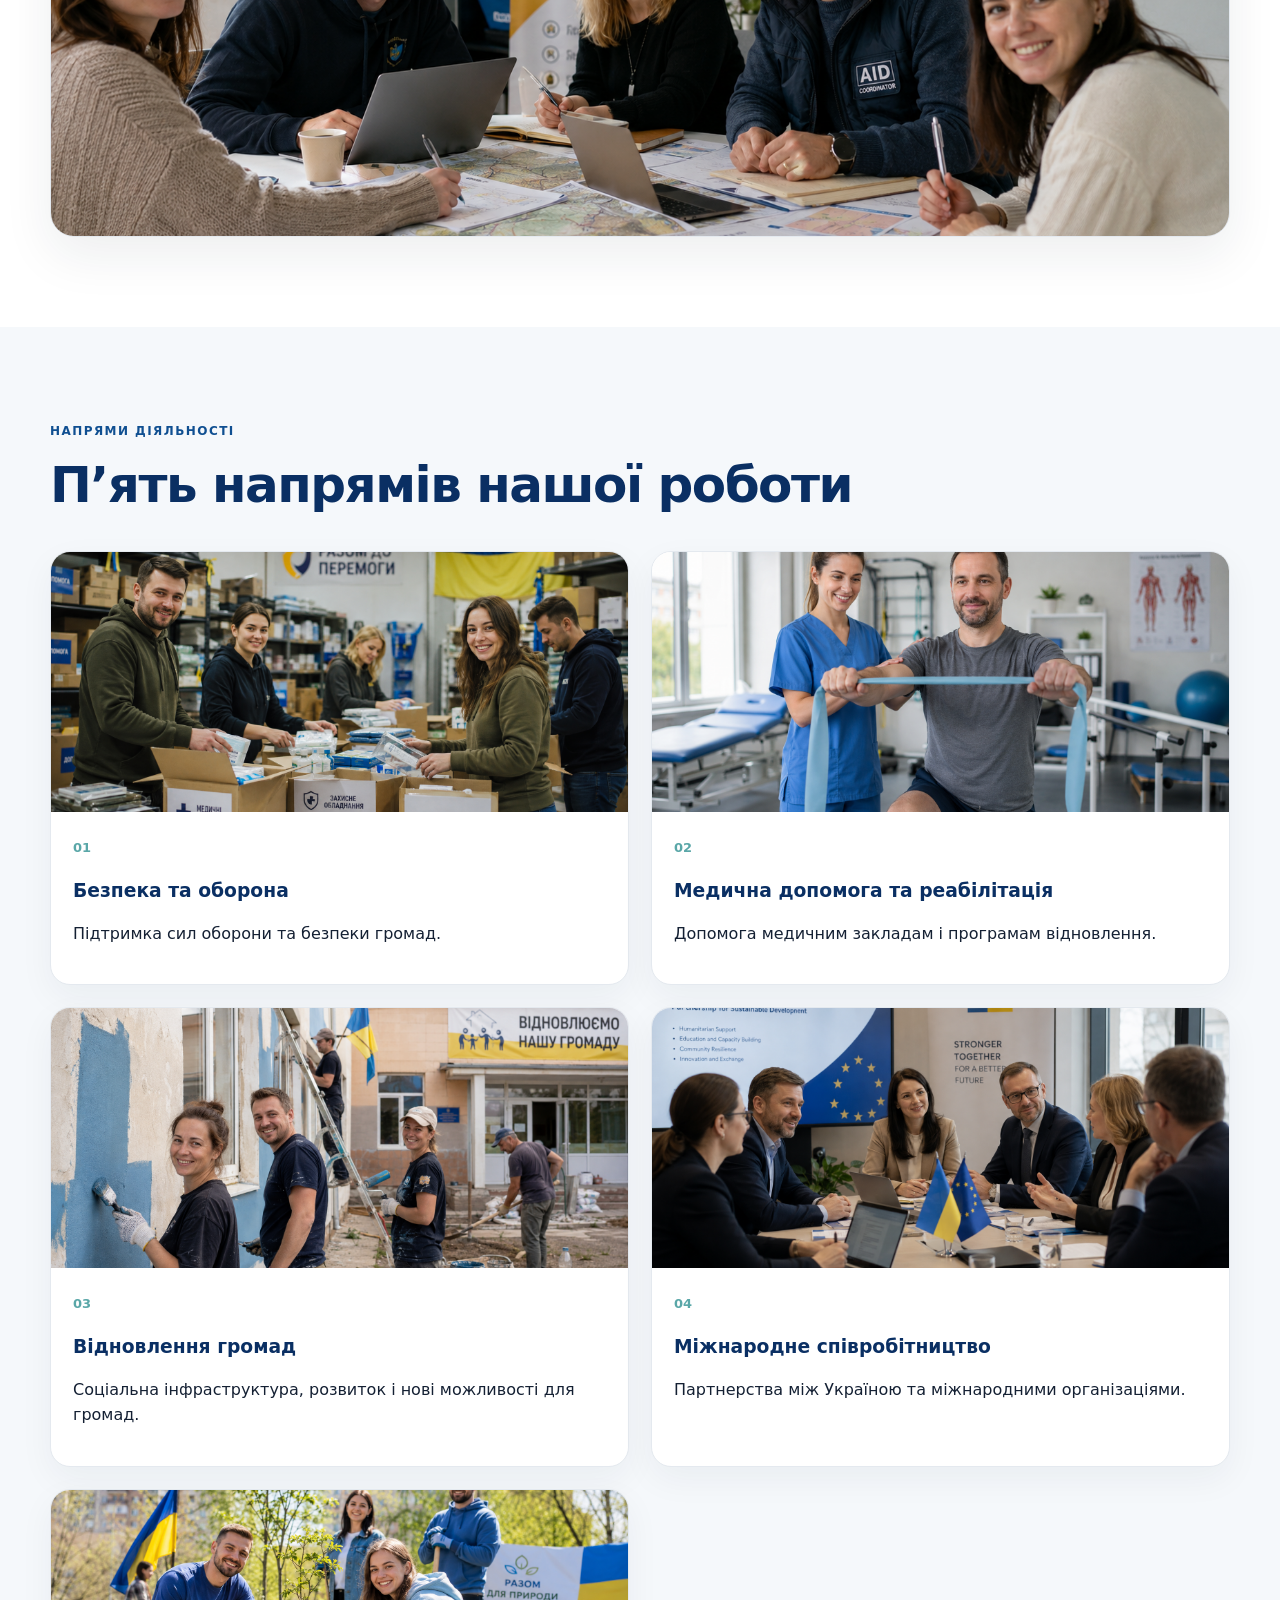
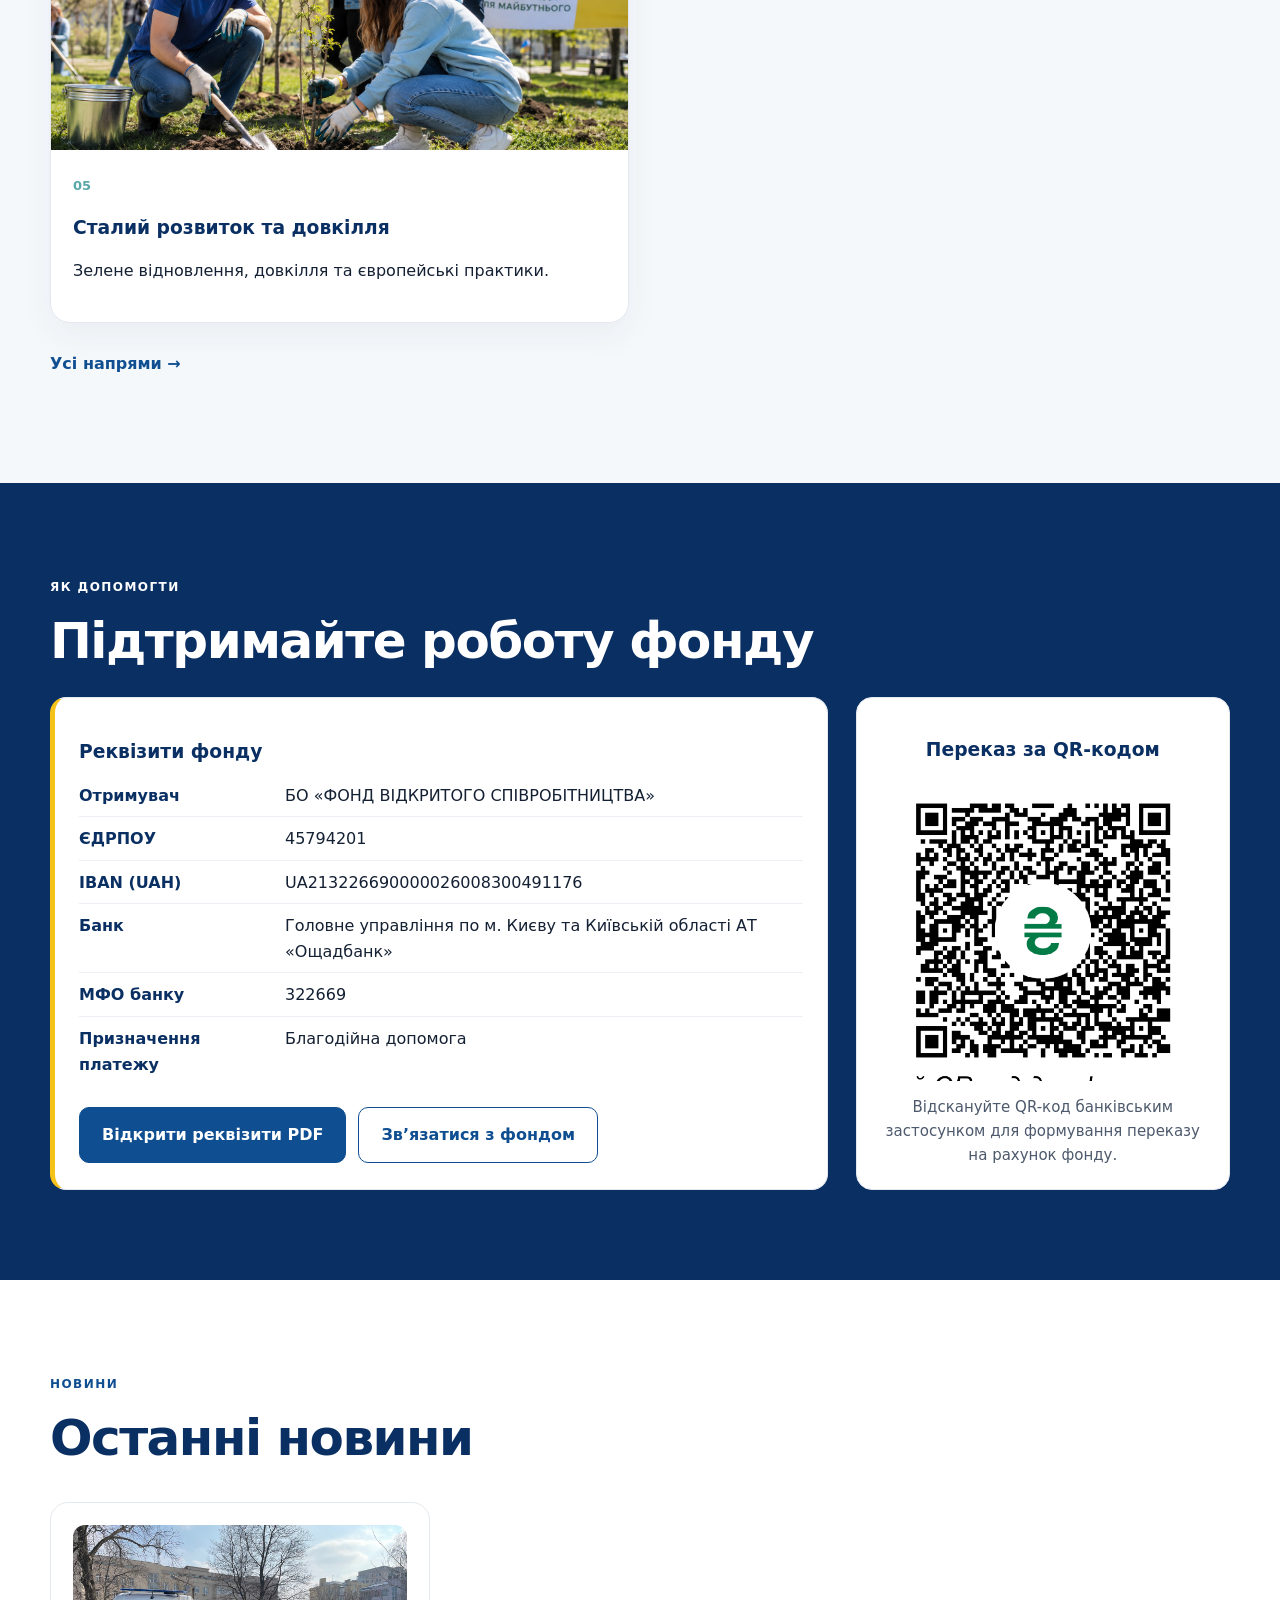
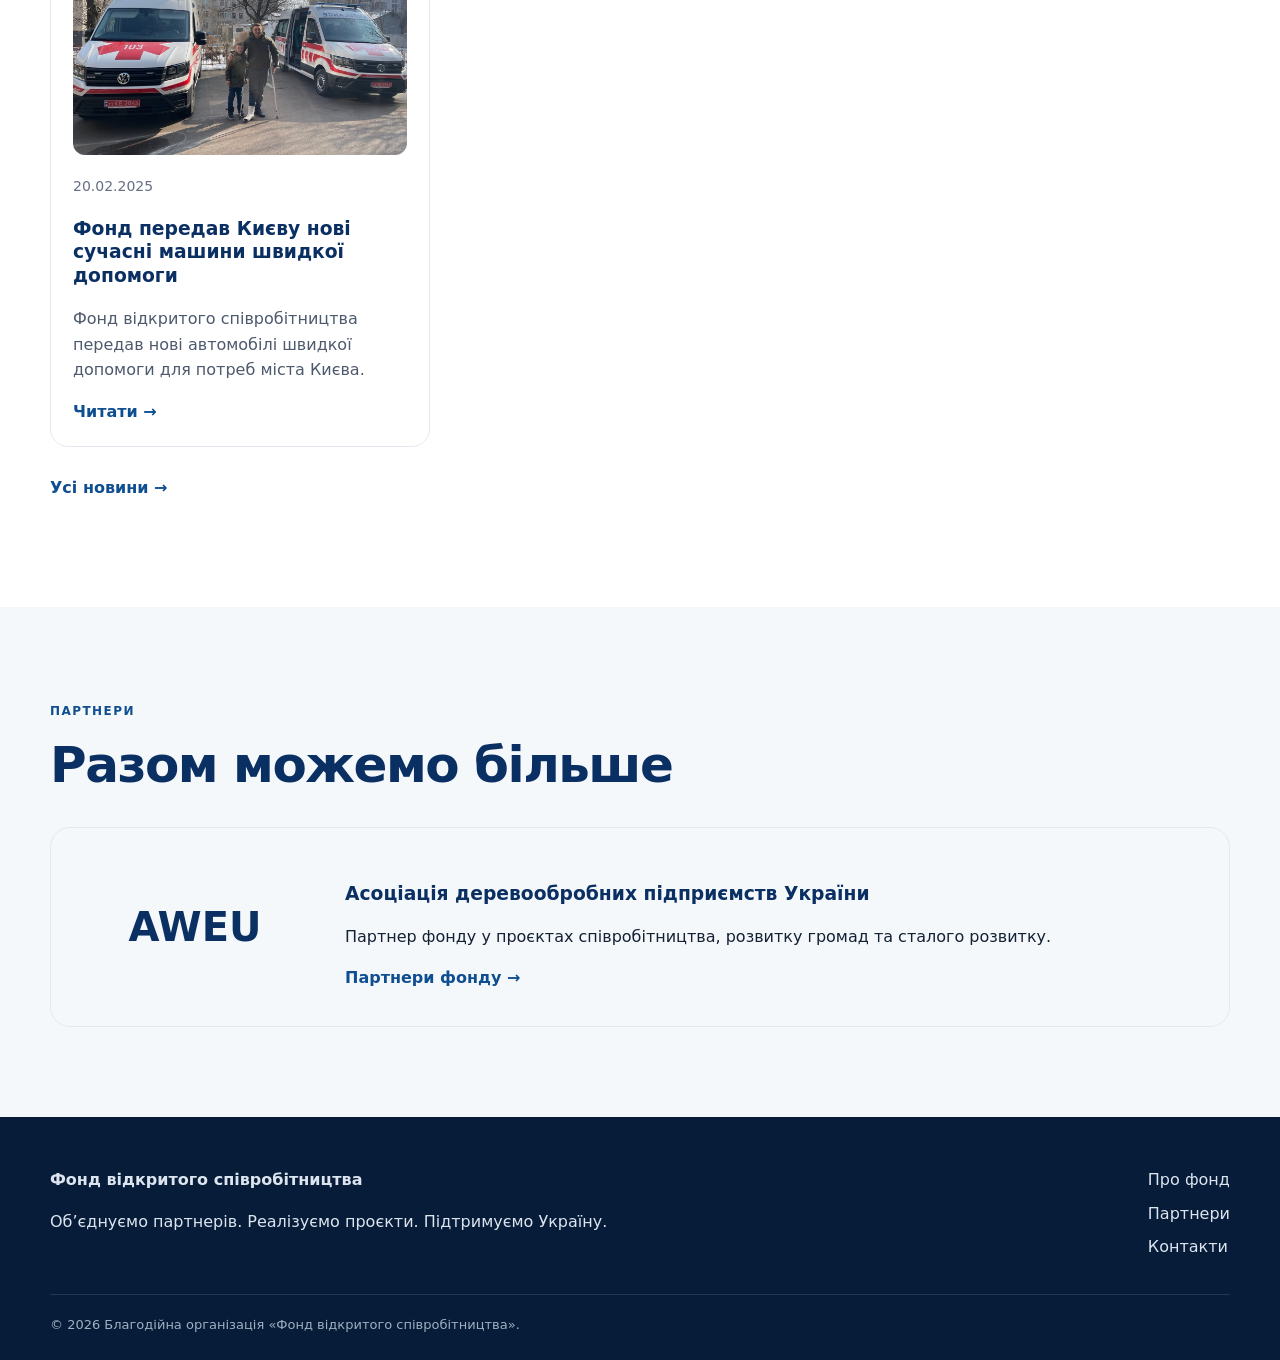
==== commit b82ca9de: "Add files via upload" ====
--- a/index.html
+++ b/index.html
@@ -95,18 +95,20 @@
   <div class="container">
     <span class="section-label light">Як допомогти</span>
     <h2>Підтримайте роботу фонду</h2>
-    <p class="lead" style="color:white">На головній сторінці розміщуємо всі ключові реквізити та способи підтримки — без окремої сторінки «Як допомогти».</p>
-    <div class="bank-box" style="margin-top:28px;color:#142033">
-      <h3>Реквізити фонду</h3>
-      <code>Отримувач: БО «Фонд відкритого співробітництва»
-ЄДРПОУ: 45794201
-
-IBAN: [додати банківський рахунок]
-Банк: [додати банк]
-Призначення платежу: Благодійна допомога</code>
-    </div>
-    <div class="hero-actions">
-      <a class="btn btn-light" href="contacts.html">Зв’язатися з фондом</a>
+    <div class="support-grid">
+      <div class="bank-box">
+        <h3>Реквізити фонду</h3>
+        <div class="bank-details">
+          <div><strong>Отримувач</strong><span>БО «ФОНД ВІДКРИТОГО СПІВРОБІТНИЦТВА»</span></div>
+          <div><strong>ЄДРПОУ</strong><span>45794201</span></div>
+          <div><strong>IBAN (UAH)</strong><span>UA213226690000026008300491176</span></div>
+          <div><strong>Банк</strong><span>Головне управління по м. Києву та Київській області АТ «Ощадбанк»</span></div>
+          <div><strong>МФО банку</strong><span>322669</span></div>
+          <div><strong>Призначення платежу</strong><span>Благодійна допомога</span></div>
+        </div>
+        <div class="bank-actions"><a class="btn" href="account-requisites.pdf" target="_blank" rel="noopener">Відкрити реквізити PDF</a><a class="btn btn-ghost" href="contacts.html">Зв’язатися з фондом</a></div>
+      </div>
+      <div class="qr-box"><h3>Переказ за QR-кодом</h3><img src="donation-qr.png" alt="QR-код для переказу на рахунок фонду"><p>Відскануйте QR-код банківським застосунком для формування переказу на рахунок фонду.</p></div>
     </div>
   </div>
 </section>
@@ -115,9 +117,7 @@
  <div class="container">
    <span class="section-label">Новини</span><h2>Останні новини</h2>
    <div class="news-grid">
-     <article class="news-card"><div class="news-image"></div><span>23.08.2026</span><h3>Сайт фонду готується до запуску</h3><p>У цьому розділі будуть новини, партнерства та результати проєктів.</p><a class="text-link" href="site-launch.html">Читати →</a></article>
-     <article class="news-card"><div class="news-image"></div><span>Партнерства</span><h3>Міжнародне співробітництво</h3><p>Матеріали про міжнародні ініціативи фонду.</p></article>
-     <article class="news-card"><div class="news-image"></div><span>Проєкти</span><h3>Результати роботи</h3><p>Оновлення про реалізацію програм фонду.</p></article>
+     <article class="news-card"><img class="news-card-image" src="news-ambulance.jpg" alt="Передача автомобілів швидкої допомоги для Києва"><span>20.02.2025</span><h3>Фонд передав Києву нові сучасні машини швидкої допомоги</h3><p>Фонд відкритого співробітництва передав нові автомобілі швидкої допомоги для потреб міста Києва.</p><a class="text-link" href="ambulance-kyiv.html">Читати →</a></article>
    </div>
    <p style="margin-top:28px"><a class="text-link" href="news.html">Усі новини →</a></p>
  </div>
--- a/styles.css
+++ b/styles.css
@@ -1,154 +1,17 @@
 
-:root {
-  --blue:#0f4f91;
-  --deep:#0a2f63;
-  --yellow:#f5c21a;
-  --teal:#5aa7a8;
-  --ink:#142033;
-  --muted:#667085;
-  --soft:#f5f8fb;
-  --white:#fff;
-  --border:#e4e9ef;
-}
-*{box-sizing:border-box}
-html{scroll-behavior:smooth}
-body{margin:0;font-family:Inter,system-ui,-apple-system,BlinkMacSystemFont,"Segoe UI",sans-serif;color:var(--ink);background:#fff;line-height:1.6}
-img{max-width:100%;display:block}
-a{text-decoration:none;color:inherit}
-.container{width:min(1180px,calc(100% - 40px));margin:0 auto}
-.site-header{position:sticky;top:0;z-index:50;background:rgba(255,255,255,.95);backdrop-filter:blur(10px);border-bottom:1px solid var(--border)}
-.nav-wrap{min-height:142px;display:flex;align-items:center;justify-content:space-between;gap:24px}
-.brand{display:flex;align-items:center;flex-shrink:0}
-.brand img{width:auto;height:118px;max-width:640px;object-fit:contain;object-position:left center}
-.nav{display:flex;align-items:center;gap:20px;font-size:14px;font-weight:600;flex-wrap:wrap;justify-content:flex-end}
-.nav a:hover{color:var(--blue)}
-.menu-toggle{display:none;background:none;border:0;font-size:26px;color:var(--deep)}
-.btn{display:inline-flex;align-items:center;justify-content:center;background:var(--blue);color:#fff;padding:14px 22px;border-radius:10px;font-weight:700;border:1px solid var(--blue);transition:.2s}
-.btn:hover{transform:translateY(-1px);background:var(--deep)}
-.btn-small{padding:10px 16px}
-.btn-ghost{background:transparent;color:var(--blue)}
-.hero{padding:96px 0 80px;background:linear-gradient(135deg,#f7fbff 0%,#fff 60%,#fff8d9 100%)}
-.hero-grid{display:grid;grid-template-columns:1.35fr .65fr;gap:56px;align-items:center}
-.eyebrow,.section-label{display:inline-block;text-transform:uppercase;letter-spacing:.12em;font-size:12px;font-weight:800;color:var(--blue);margin-bottom:16px}
-h1{font-size:clamp(42px,6vw,76px);line-height:1.03;letter-spacing:-.04em;margin:0 0 24px;max-width:900px;color:var(--deep)}
-h2{font-size:clamp(32px,4vw,50px);line-height:1.12;letter-spacing:-.03em;margin:0 0 24px;color:var(--deep)}
-h3{line-height:1.25;color:var(--deep)}
-.lead{font-size:21px;color:#445066;max-width:780px}
-.narrow{max-width:760px}
-.hero-actions{display:flex;gap:12px;flex-wrap:wrap;margin-top:30px}
-.hero-card{background:#fff;border:1px solid var(--border);box-shadow:0 18px 60px rgba(20,32,51,.08);padding:34px;border-radius:24px;border-top:5px solid var(--yellow)}
-.section{padding:90px 0}
-.section-soft{background:var(--soft)}
-.two-col{display:grid;grid-template-columns:.8fr 1.2fr;gap:70px}
-.prose p{font-size:18px;color:#4d596c}
-.principles,.cards-grid{display:grid;grid-template-columns:repeat(4,1fr);gap:18px;margin-top:50px}
-.card{background:#fff;border:1px solid var(--border);padding:26px;border-radius:18px}
-.cards-grid{grid-template-columns:repeat(3,1fr)}
-.cards-grid .card{min-height:280px}
-.num{font-size:13px;font-weight:800;color:var(--teal)}
-.project-grid,.news-grid{display:grid;grid-template-columns:repeat(3,1fr);gap:20px;margin-top:36px}
-.project-placeholder,.news-card{border:1px solid var(--border);border-radius:18px;padding:26px;background:#fff}
-.project-placeholder{min-height:230px;background:linear-gradient(180deg,#fff,#f8fbfd)}
-.news-image{height:160px;border-radius:12px;background:linear-gradient(135deg,var(--deep),var(--teal));margin-bottom:18px}
-.help{background:var(--deep);color:#fff}
-.help h2,.help .section-label,.help p{color:#fff}
-.help-grid{display:grid;grid-template-columns:1fr auto;align-items:center;gap:30px}
-.help-actions{display:flex;gap:12px;flex-wrap:wrap}
-.btn-light{background:#fff;color:var(--deep);border-color:#fff}
-.btn-outline-light{background:transparent;border-color:#fff}
-.download-list{margin-top:25px;border-top:1px solid #d9e1ea}
-.download-list a{display:flex;justify-content:space-between;padding:16px 0;border-bottom:1px solid #d9e1ea;font-weight:700}
-.partner-card{display:grid;grid-template-columns:220px 1fr;gap:40px;align-items:center;margin-top:34px;padding:34px;border:1px solid var(--border);border-radius:20px}
-.partner-mark{display:flex;align-items:center;justify-content:center;height:130px;border-radius:16px;background:var(--soft);font-size:40px;font-weight:900;color:var(--deep)}
-.text-link{font-weight:800;color:var(--blue)}
-.contacts{background:#fbfcfd}
-.contact-grid{display:grid;grid-template-columns:1fr 1fr;gap:60px}
-.contact-form{display:grid;gap:12px}
-input,textarea{width:100%;padding:15px 16px;border:1px solid #d8dee7;border-radius:10px;font:inherit}
-.footer{background:#071c38;color:#dce5ef;padding:50px 0 24px}
-.footer-grid{display:grid;grid-template-columns:1fr auto;gap:40px}
-.footer-grid div:last-child{display:grid;gap:8px}
-.copyright{margin-top:34px;padding-top:20px;border-top:1px solid rgba(255,255,255,.12);font-size:13px;color:#9fb0c2}
-
-@media (max-width: 900px){
-  .menu-toggle{display:block}
-  .nav{display:none;position:absolute;top:142px;left:0;right:0;background:white;padding:20px;flex-direction:column;border-bottom:1px solid var(--border)}
-  .nav.open{display:flex}
-  .hero-grid,.two-col,.help-grid,.contact-grid,.partner-card{grid-template-columns:1fr}
-  .principles,.cards-grid,.project-grid,.news-grid{grid-template-columns:1fr 1fr}
-  .brand img{height:98px;max-width:430px}
-}
-@media (max-width: 620px){
-  .container{width:min(100% - 28px,1180px)}
-  .hero{padding-top:64px}
-  .section{padding:68px 0}
-  .principles,.cards-grid,.project-grid,.news-grid{grid-template-columns:1fr}
-  .brand img{height:82px;max-width:320px}
-  h1{font-size:44px}
-}
-
-.page-hero{padding:72px 0 46px;background:linear-gradient(135deg,#f7fbff 0%,#fff 65%,#fff8d9 100%)}
-.page-hero h1{font-size:clamp(38px,5vw,64px)}
-.breadcrumbs{font-size:14px;color:var(--muted);margin-bottom:16px}
-.breadcrumbs a{color:var(--blue)}
-.content-grid{display:grid;grid-template-columns:1fr 320px;gap:48px}
-.sidebar-card{border:1px solid var(--border);border-radius:18px;padding:24px;background:#fff;position:sticky;top:110px}
-.simple-list{display:grid;gap:14px}
-.simple-list a{padding-bottom:10px;border-bottom:1px solid var(--border);font-weight:700;color:var(--blue)}
-.detail-card{border:1px solid var(--border);border-radius:18px;padding:28px;background:#fff}
-.meta{font-size:14px;color:var(--muted);margin-bottom:18px}
-.bank-box{background:#fff;border:1px solid var(--border);border-left:5px solid var(--yellow);border-radius:16px;padding:22px}
-.bank-box code{display:block;white-space:pre-wrap;font-family:inherit;font-size:15px}
-@media(max-width:900px){.content-grid{grid-template-columns:1fr}.sidebar-card{position:static}}
-
-
-.section-photo{margin-top:34px;border-radius:24px;overflow:hidden;border:1px solid var(--border);box-shadow:0 18px 50px rgba(20,32,51,.08)}
-.section-photo img{width:100%;height:420px;object-fit:cover;display:block}
-.direction-list{display:grid;gap:34px;margin-top:36px}
-.direction-feature{display:grid;grid-template-columns:1fr 1fr;gap:32px;align-items:center;background:#fff;border:1px solid var(--border);border-radius:24px;padding:22px;box-shadow:0 14px 38px rgba(20,32,51,.05)}
-.direction-feature:nth-child(even) .direction-media{order:2}
-.direction-feature:nth-child(even) .direction-content{order:1}
-.direction-media img{width:100%;height:320px;object-fit:cover;border-radius:18px;display:block}
-.direction-content h3{font-size:28px;margin:6px 0 14px}
-.direction-tag{display:inline-block;font-size:12px;letter-spacing:.12em;text-transform:uppercase;color:var(--teal);font-weight:800;margin-bottom:8px}
-.direction-content p{font-size:17px;color:#4d596c;margin:0}
-.hero-card p,.card p,.news-card p{color:#4d596c}
-
-@media (max-width: 900px){.direction-feature{grid-template-columns:1fr}.direction-feature:nth-child(even) .direction-media,.direction-feature:nth-child(even) .direction-content{order:initial}.section-photo img{height:320px}}
-@media (max-width: 620px){.nav{top:116px}.nav-wrap{min-height:116px}.brand img{height:76px;max-width:280px}.section-photo img{height:240px}.direction-media img{height:240px}.direction-content h3{font-size:24px}}
-
-.site-header .brand{padding:10px 0}
-.site-header .brand img{display:block;object-fit:contain !important}
-
-
-/* v4 header/logo fix */
-.site-header{overflow:visible}
-.nav-wrap{min-height:164px !important;padding:18px 0 !important;overflow:visible}
-.brand{display:flex;align-items:center;height:auto;overflow:visible;flex:0 0 auto}
-.brand img{width:430px !important;height:auto !important;max-height:126px !important;max-width:46vw !important;object-fit:contain !important;object-position:left center !important;overflow:visible}
-
-/* homepage direction photo cards */
-.home-directions-grid{display:grid;grid-template-columns:repeat(3,1fr);gap:22px;margin-top:38px}
-.home-direction-card{background:#fff;border:1px solid var(--border);border-radius:20px;overflow:hidden;box-shadow:0 12px 34px rgba(20,32,51,.06)}
-.home-direction-card img{width:100%;height:220px;object-fit:cover;display:block}
-.home-direction-body{padding:22px 24px 24px}
-.home-direction-body h3{margin:6px 0 10px;font-size:22px}
-.home-direction-body p{margin:0;color:#4d596c}
-
-@media (max-width:1050px){
-  .brand img{width:360px !important;max-width:42vw !important}
-  .nav{gap:14px;font-size:13px}
-}
-@media (max-width:900px){
-  .nav-wrap{min-height:124px !important;padding:12px 0 !important}
-  .brand img{width:330px !important;max-width:72vw !important;max-height:96px !important}
-  .nav{top:124px !important}
-  .home-directions-grid{grid-template-columns:1fr 1fr}
-}
-@media (max-width:620px){
-  .nav-wrap{min-height:106px !important;padding:10px 0 !important}
-  .brand img{width:260px !important;max-width:76vw !important;max-height:82px !important}
-  .nav{top:106px !important}
-  .home-directions-grid{grid-template-columns:1fr}
-  .home-direction-card img{height:210px}
-}
+:root{--blue:#0f4f91;--deep:#0a2f63;--yellow:#f5c21a;--teal:#5aa7a8;--ink:#142033;--muted:#667085;--soft:#f5f8fb;--white:#fff;--border:#e4e9ef}
+*{box-sizing:border-box}html{scroll-behavior:smooth}body{margin:0;font-family:Inter,system-ui,-apple-system,BlinkMacSystemFont,"Segoe UI",sans-serif;color:var(--ink);background:#fff;line-height:1.6}img{max-width:100%;display:block}a{text-decoration:none;color:inherit}.container{width:min(1180px,calc(100% - 40px));margin:0 auto}
+.site-header{position:sticky;top:0;z-index:50;background:rgba(255,255,255,.97);backdrop-filter:blur(10px);border-bottom:1px solid var(--border)}
+.nav-wrap{min-height:164px;display:flex;align-items:center;justify-content:space-between;gap:28px}.brand{display:flex;align-items:center;flex-shrink:0;padding:14px 0}.brand img{width:auto;height:132px;max-width:520px;object-fit:contain;object-position:left center}.nav{display:flex;align-items:center;gap:20px;font-size:15px;font-weight:700;flex-wrap:wrap;justify-content:flex-end}.nav a:hover,.nav a.active{color:var(--blue)}.menu-toggle{display:none;background:none;border:0;font-size:28px;color:var(--deep)}
+.btn{display:inline-flex;align-items:center;justify-content:center;background:var(--blue);color:#fff;padding:14px 22px;border-radius:10px;font-weight:800;border:1px solid var(--blue);transition:.2s}.btn:hover{transform:translateY(-1px);background:var(--deep)}.btn-small{padding:12px 18px}.btn-ghost{background:transparent;color:var(--blue)}
+.hero{padding:96px 0 80px;background:linear-gradient(135deg,#f7fbff 0%,#fff 60%,#fff8d9 100%)}.hero-grid{display:grid;grid-template-columns:1.35fr .65fr;gap:56px;align-items:center}.eyebrow,.section-label{display:inline-block;text-transform:uppercase;letter-spacing:.12em;font-size:12px;font-weight:800;color:var(--blue);margin-bottom:16px}h1{font-size:clamp(42px,6vw,76px);line-height:1.03;letter-spacing:-.04em;margin:0 0 24px;max-width:900px;color:var(--deep)}h2{font-size:clamp(32px,4vw,50px);line-height:1.12;letter-spacing:-.03em;margin:0 0 24px;color:var(--deep)}h3{line-height:1.25;color:var(--deep)}.lead{font-size:21px;color:#445066;max-width:780px}.hero-actions{display:flex;gap:12px;flex-wrap:wrap;margin-top:30px}.hero-card{background:#fff;border:1px solid var(--border);box-shadow:0 18px 60px rgba(20,32,51,.08);padding:34px;border-radius:24px;border-top:5px solid var(--yellow)}
+.section{padding:90px 0}.section-soft{background:var(--soft)}.two-col{display:grid;grid-template-columns:.8fr 1.2fr;gap:70px}.prose p{font-size:18px;color:#4d596c}.section-photo{margin-top:34px;border-radius:24px;overflow:hidden;border:1px solid var(--border);box-shadow:0 18px 50px rgba(20,32,51,.08)}.section-photo img{width:100%;height:440px;object-fit:cover}.text-link{font-weight:800;color:var(--blue)}
+.home-directions-grid{display:grid;grid-template-columns:repeat(2,1fr);gap:22px;margin-top:38px}.home-direction-card{background:#fff;border:1px solid var(--border);border-radius:20px;overflow:hidden;box-shadow:0 12px 34px rgba(20,32,51,.05)}.home-direction-card img{width:100%;height:260px;object-fit:cover}.home-direction-body{padding:22px}.num{font-size:13px;font-weight:800;color:var(--teal)}
+.help{background:var(--deep);color:#fff}.help h2,.help .section-label,.help p{color:#fff}.support-grid{display:grid;grid-template-columns:1.35fr .65fr;gap:28px;align-items:stretch;margin-top:28px}.bank-box{background:#fff;border:1px solid var(--border);border-left:5px solid var(--yellow);border-radius:16px;padding:24px;height:100%;color:var(--ink)}.bank-details{display:grid;gap:9px;font-size:16px}.bank-details div{display:grid;grid-template-columns:190px 1fr;gap:16px;padding-bottom:8px;border-bottom:1px solid #edf1f5}.bank-details div:last-child{border-bottom:0}.bank-details strong{color:var(--deep)}.bank-actions{display:flex;gap:12px;flex-wrap:wrap;margin-top:22px}.qr-box{background:#fff;border:1px solid var(--border);border-radius:16px;padding:22px;text-align:center;color:var(--ink)}.qr-box img{width:min(300px,100%);height:auto;margin:0 auto 14px;display:block}.qr-box p{color:#4d596c!important;font-size:15px;margin:8px 0 0}
+.news-grid{display:grid;grid-template-columns:repeat(3,1fr);gap:20px;margin-top:36px}.news-card{border:1px solid var(--border);border-radius:18px;padding:22px;background:#fff}.news-card-image{width:100%;height:230px;object-fit:cover;border-radius:12px;margin-bottom:18px}.news-card span,.meta{font-size:14px;color:var(--muted)}.news-card p{color:#4d596c}.news-article-image{width:100%;max-height:650px;object-fit:cover;border-radius:22px;margin:28px 0 34px;border:1px solid var(--border)}
+.partner-card{display:grid;grid-template-columns:220px 1fr;gap:40px;align-items:center;margin-top:34px;padding:34px;border:1px solid var(--border);border-radius:20px}.partner-mark{display:flex;align-items:center;justify-content:center;height:130px;border-radius:16px;background:var(--soft);font-size:40px;font-weight:900;color:var(--deep)}
+.page-hero{padding:72px 0 46px;background:linear-gradient(135deg,#f7fbff 0%,#fff 65%,#fff8d9 100%)}.page-hero h1{font-size:clamp(38px,5vw,64px)}.breadcrumbs{font-size:14px;color:var(--muted);margin-bottom:16px}.breadcrumbs a{color:var(--blue)}.content-grid{display:grid;grid-template-columns:1fr 320px;gap:48px}.sidebar-card{border:1px solid var(--border);border-radius:18px;padding:24px;background:#fff;position:sticky;top:190px}.direction-list{display:grid;gap:34px;margin-top:36px}.direction-feature{display:grid;grid-template-columns:1fr 1fr;gap:32px;align-items:center;background:#fff;border:1px solid var(--border);border-radius:24px;padding:22px;box-shadow:0 14px 38px rgba(20,32,51,.05)}.direction-feature:nth-child(even) .direction-media{order:2}.direction-feature:nth-child(even) .direction-content{order:1}.direction-media img{width:100%;height:320px;object-fit:cover;border-radius:18px}.direction-tag{display:inline-block;font-size:12px;letter-spacing:.12em;text-transform:uppercase;color:var(--teal);font-weight:800;margin-bottom:8px}.direction-content h3{font-size:28px;margin:6px 0 14px}.direction-content p{font-size:17px;color:#4d596c;margin:0}
+.contact-grid{display:grid;grid-template-columns:1fr 1fr;gap:60px}.contact-form{display:grid;gap:12px}input,textarea{width:100%;padding:15px 16px;border:1px solid #d8dee7;border-radius:10px;font:inherit}.email-link{color:var(--blue);font-weight:800}
+.footer{background:#071c38;color:#dce5ef;padding:50px 0 24px}.footer-grid{display:grid;grid-template-columns:1fr auto;gap:40px}.footer-grid div:last-child{display:grid;gap:8px}.copyright{margin-top:34px;padding-top:20px;border-top:1px solid rgba(255,255,255,.12);font-size:13px;color:#9fb0c2}
+@media(max-width:900px){.menu-toggle{display:block}.nav{display:none;position:absolute;top:142px;left:0;right:0;background:white;padding:20px;flex-direction:column;border-bottom:1px solid var(--border)}.nav.open{display:flex}.nav-wrap{min-height:142px}.brand img{height:108px;max-width:400px}.hero-grid,.two-col,.contact-grid,.partner-card,.content-grid,.direction-feature,.support-grid{grid-template-columns:1fr}.direction-feature:nth-child(even) .direction-media,.direction-feature:nth-child(even) .direction-content{order:initial}.home-directions-grid,.news-grid{grid-template-columns:1fr 1fr}.sidebar-card{position:static}.bank-details div{grid-template-columns:1fr;gap:2px}}
+@media(max-width:620px){.container{width:min(100% - 28px,1180px)}.nav-wrap{min-height:112px}.nav{top:112px}.brand img{height:82px;max-width:270px}.hero{padding-top:64px}.section{padding:68px 0}.home-directions-grid,.news-grid{grid-template-columns:1fr}.section-photo img{height:260px}.direction-media img{height:240px}.home-direction-card img{height:220px}h1{font-size:44px}}
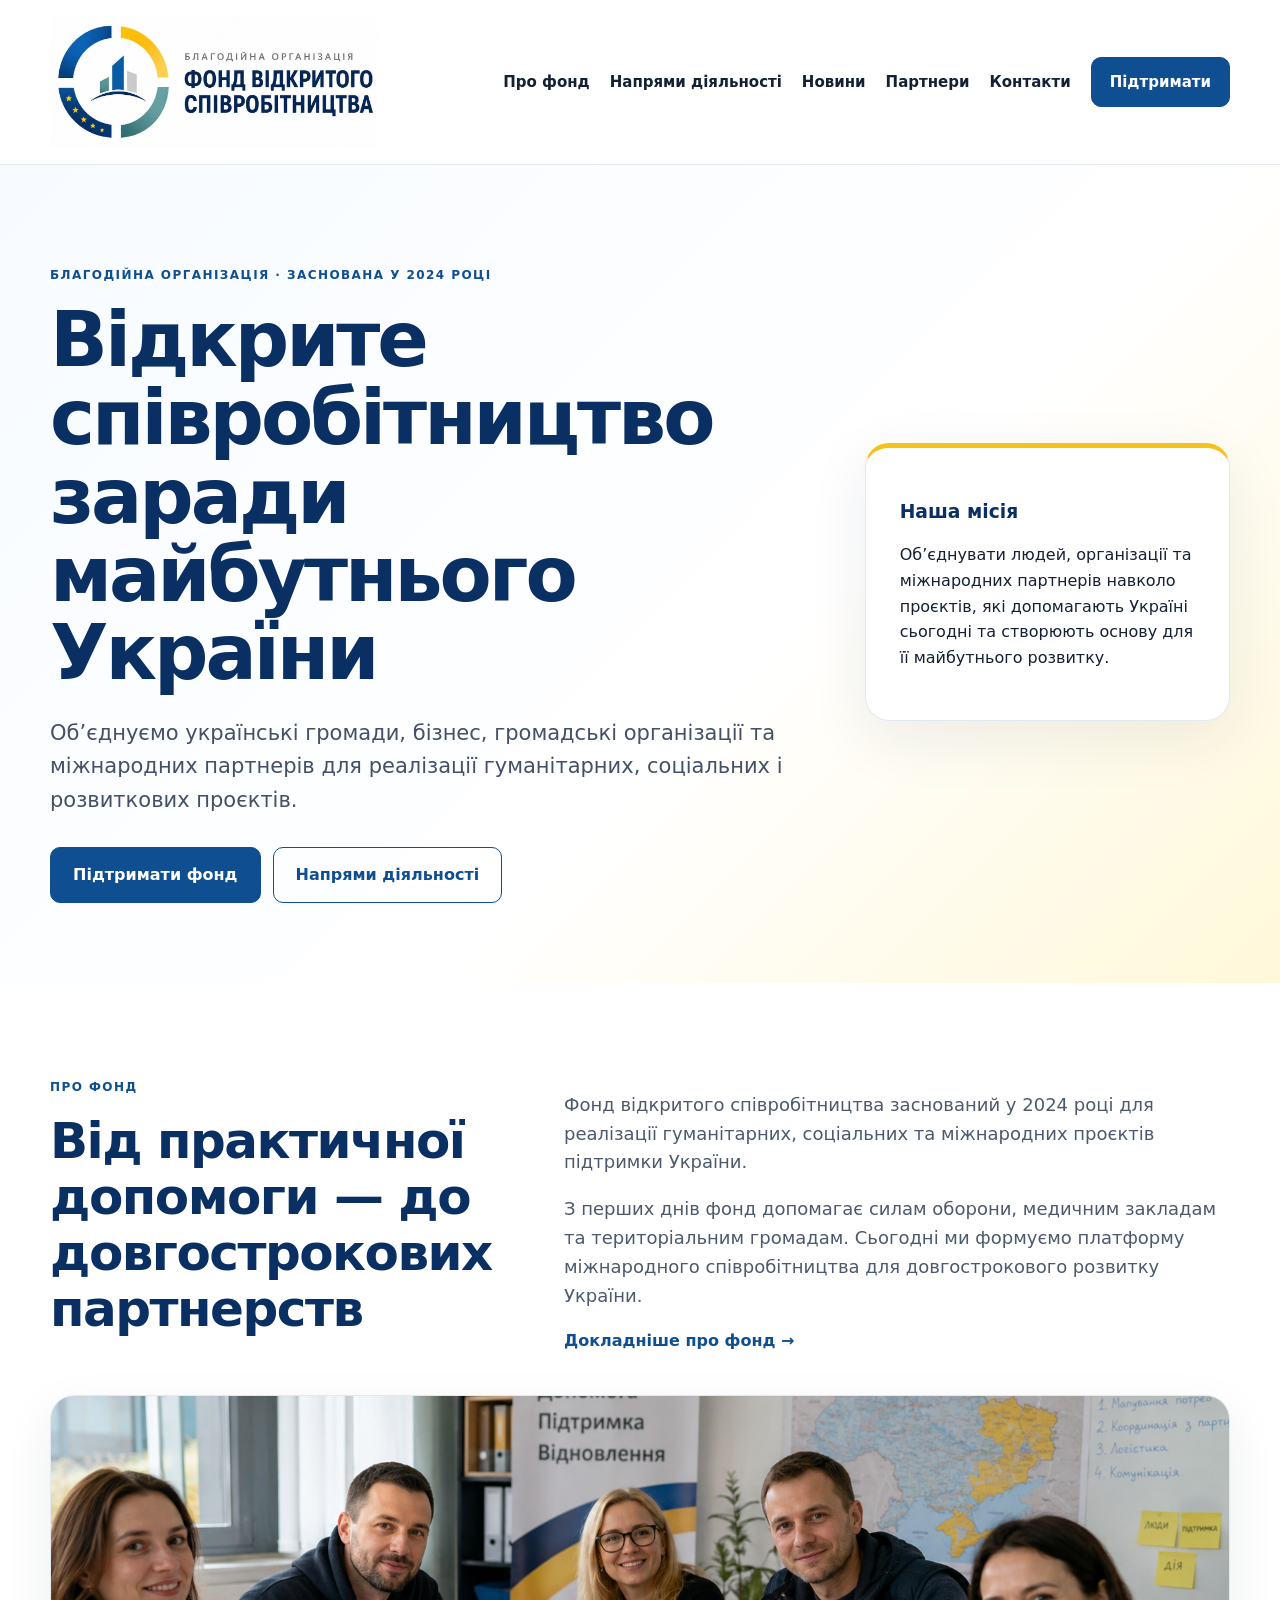
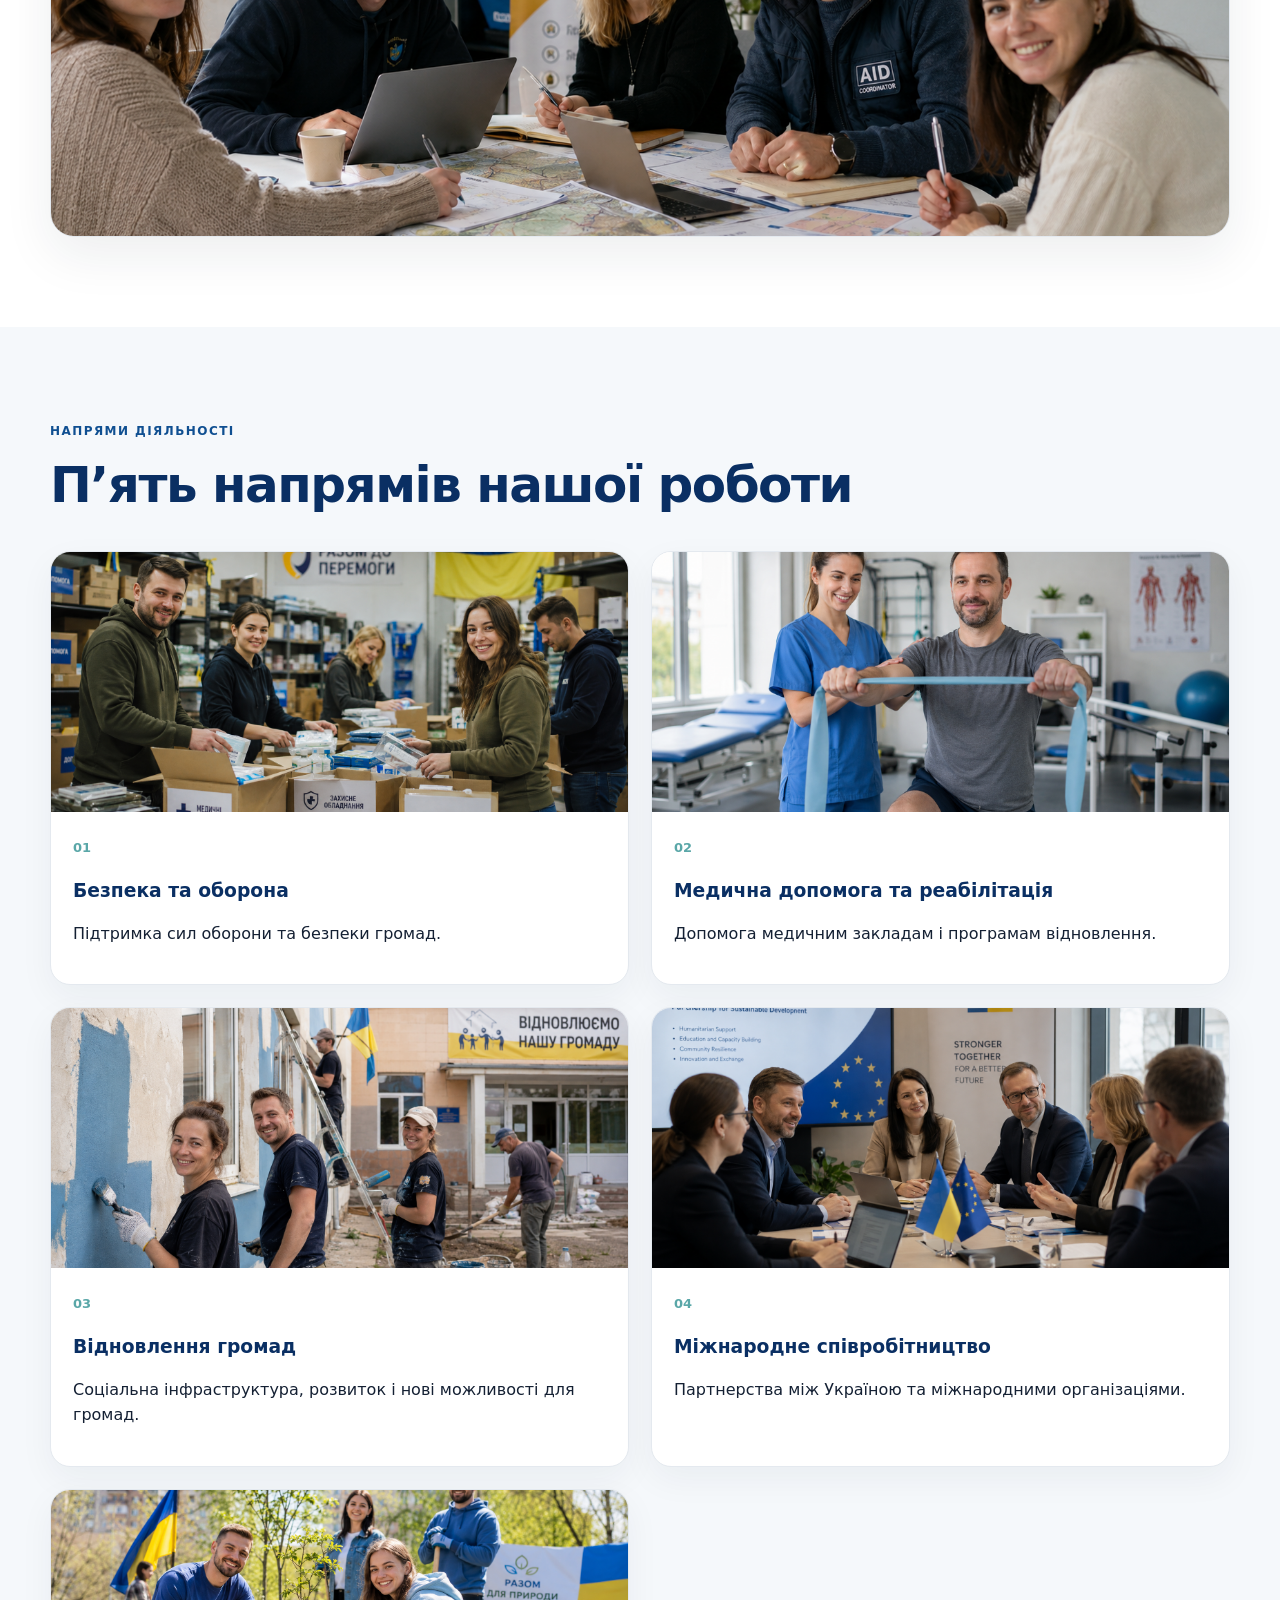
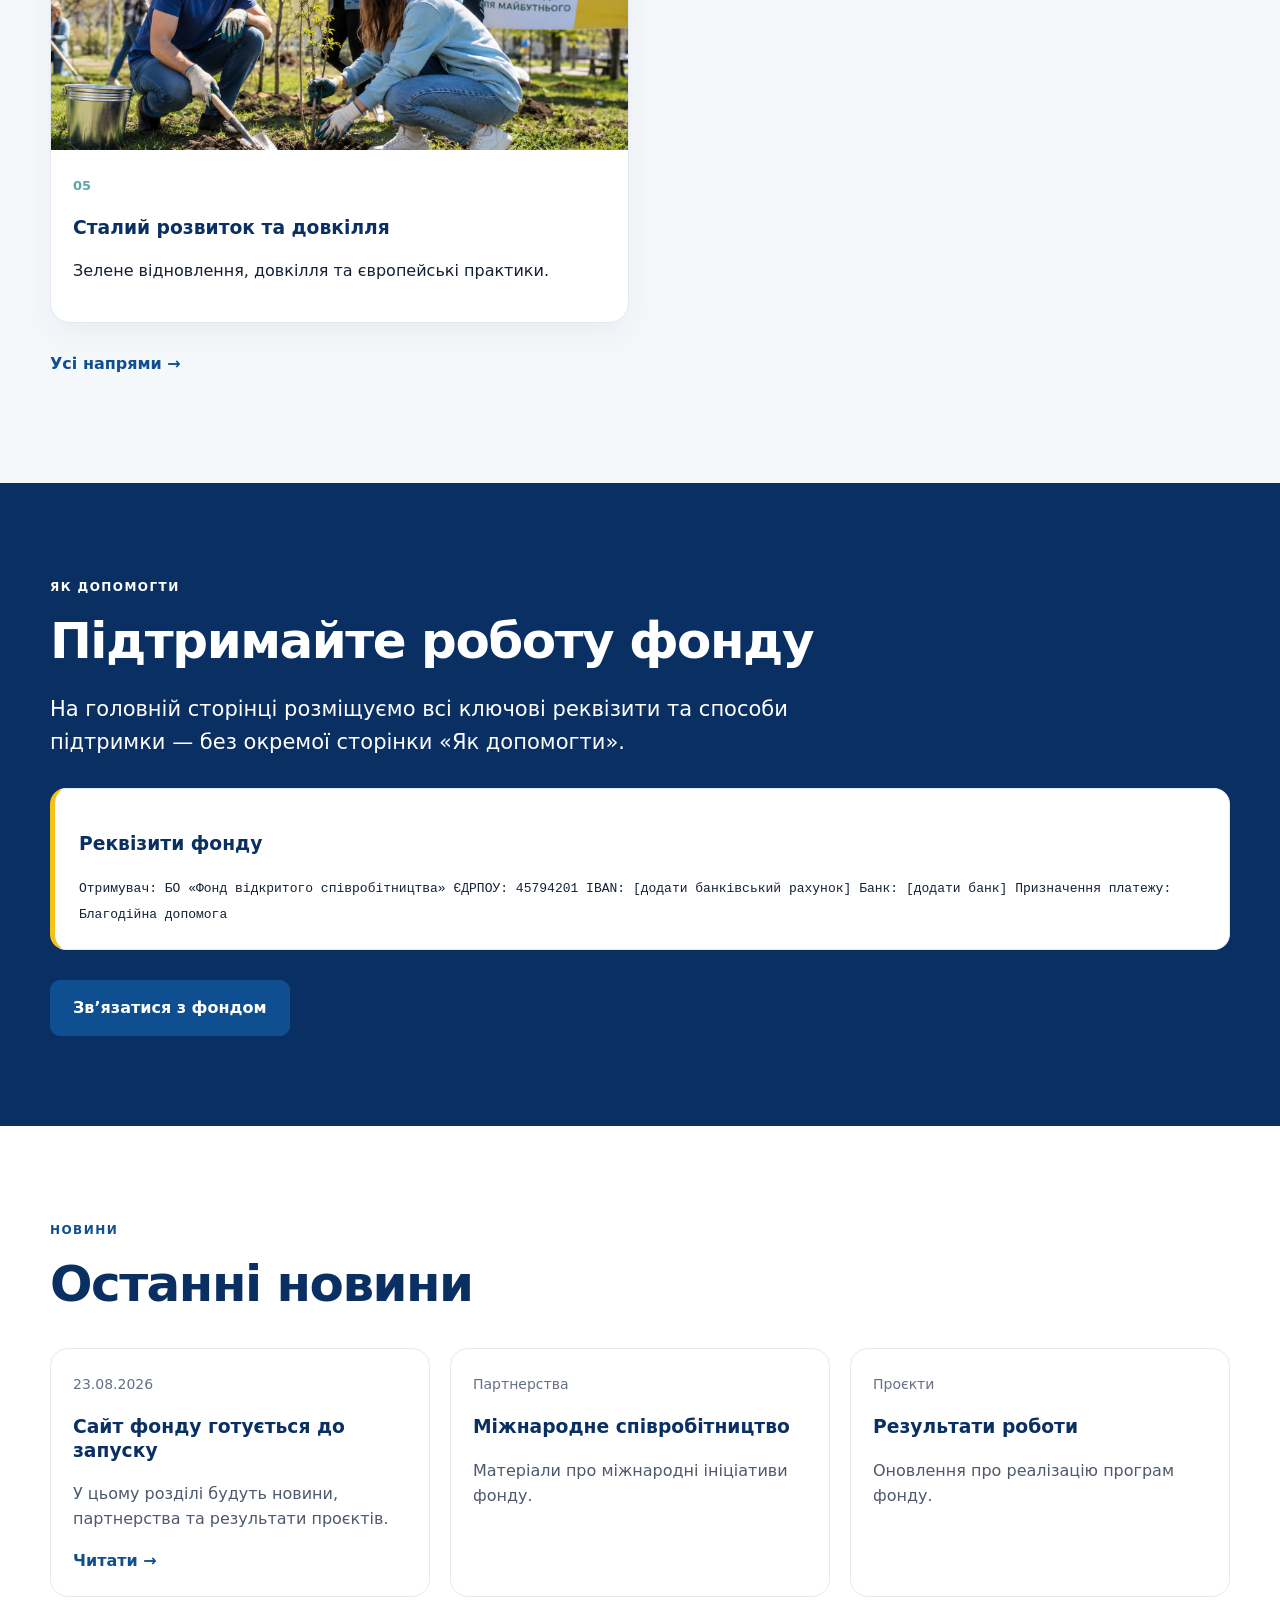
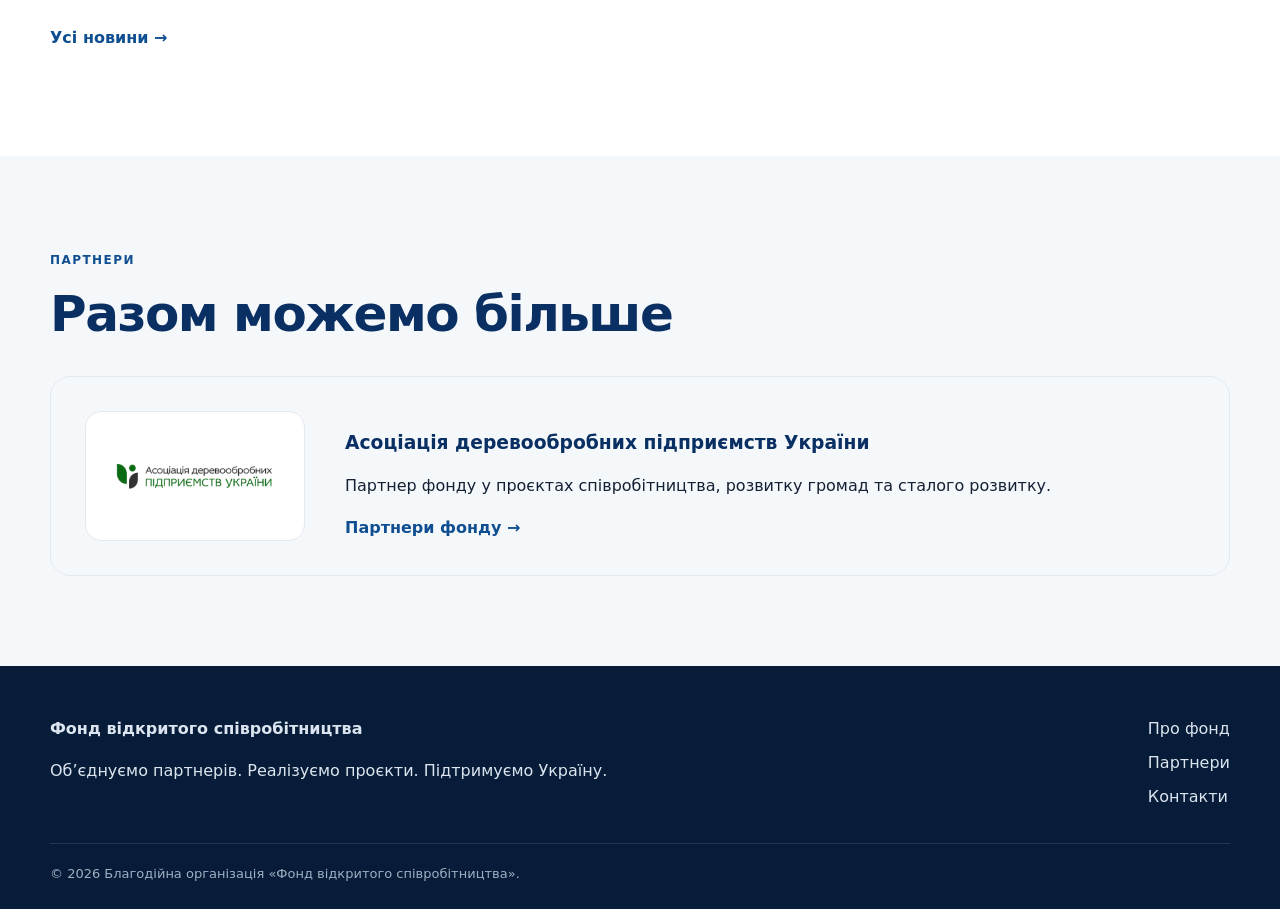
==== commit f31e17b0: "Add files via upload" ====
--- a/index.html
+++ b/index.html
@@ -95,20 +95,18 @@
   <div class="container">
     <span class="section-label light">Як допомогти</span>
     <h2>Підтримайте роботу фонду</h2>
-    <div class="support-grid">
-      <div class="bank-box">
-        <h3>Реквізити фонду</h3>
-        <div class="bank-details">
-          <div><strong>Отримувач</strong><span>БО «ФОНД ВІДКРИТОГО СПІВРОБІТНИЦТВА»</span></div>
-          <div><strong>ЄДРПОУ</strong><span>45794201</span></div>
-          <div><strong>IBAN (UAH)</strong><span>UA213226690000026008300491176</span></div>
-          <div><strong>Банк</strong><span>Головне управління по м. Києву та Київській області АТ «Ощадбанк»</span></div>
-          <div><strong>МФО банку</strong><span>322669</span></div>
-          <div><strong>Призначення платежу</strong><span>Благодійна допомога</span></div>
-        </div>
-        <div class="bank-actions"><a class="btn" href="account-requisites.pdf" target="_blank" rel="noopener">Відкрити реквізити PDF</a><a class="btn btn-ghost" href="contacts.html">Зв’язатися з фондом</a></div>
-      </div>
-      <div class="qr-box"><h3>Переказ за QR-кодом</h3><img src="donation-qr.png" alt="QR-код для переказу на рахунок фонду"><p>Відскануйте QR-код банківським застосунком для формування переказу на рахунок фонду.</p></div>
+    <p class="lead" style="color:white">На головній сторінці розміщуємо всі ключові реквізити та способи підтримки — без окремої сторінки «Як допомогти».</p>
+    <div class="bank-box" style="margin-top:28px;color:#142033">
+      <h3>Реквізити фонду</h3>
+      <code>Отримувач: БО «Фонд відкритого співробітництва»
+ЄДРПОУ: 45794201
+
+IBAN: [додати банківський рахунок]
+Банк: [додати банк]
+Призначення платежу: Благодійна допомога</code>
+    </div>
+    <div class="hero-actions">
+      <a class="btn btn-light" href="contacts.html">Зв’язатися з фондом</a>
     </div>
   </div>
 </section>
@@ -117,7 +115,9 @@
  <div class="container">
    <span class="section-label">Новини</span><h2>Останні новини</h2>
    <div class="news-grid">
-     <article class="news-card"><img class="news-card-image" src="news-ambulance.jpg" alt="Передача автомобілів швидкої допомоги для Києва"><span>20.02.2025</span><h3>Фонд передав Києву нові сучасні машини швидкої допомоги</h3><p>Фонд відкритого співробітництва передав нові автомобілі швидкої допомоги для потреб міста Києва.</p><a class="text-link" href="ambulance-kyiv.html">Читати →</a></article>
+     <article class="news-card"><div class="news-image"></div><span>23.08.2026</span><h3>Сайт фонду готується до запуску</h3><p>У цьому розділі будуть новини, партнерства та результати проєктів.</p><a class="text-link" href="site-launch.html">Читати →</a></article>
+     <article class="news-card"><div class="news-image"></div><span>Партнерства</span><h3>Міжнародне співробітництво</h3><p>Матеріали про міжнародні ініціативи фонду.</p></article>
+     <article class="news-card"><div class="news-image"></div><span>Проєкти</span><h3>Результати роботи</h3><p>Оновлення про реалізацію програм фонду.</p></article>
    </div>
    <p style="margin-top:28px"><a class="text-link" href="news.html">Усі новини →</a></p>
  </div>
@@ -127,7 +127,7 @@
   <div class="container">
     <span class="section-label">Партнери</span><h2>Разом можемо більше</h2>
     <div class="partner-card">
-      <div><span class="partner-mark">AWEU</span></div>
+      <div class="partner-logo-wrap"><img class="partner-logo" src="adpu-logo.png" alt="Логотип Асоціації деревообробних підприємств України"></div>
       <div><h3>Асоціація деревообробних підприємств України</h3><p>Партнер фонду у проєктах співробітництва, розвитку громад та сталого розвитку.</p><a class="text-link" href="partners.html">Партнери фонду →</a></div>
     </div>
   </div>
--- a/styles.css
+++ b/styles.css
@@ -15,3 +15,7 @@
 .footer{background:#071c38;color:#dce5ef;padding:50px 0 24px}.footer-grid{display:grid;grid-template-columns:1fr auto;gap:40px}.footer-grid div:last-child{display:grid;gap:8px}.copyright{margin-top:34px;padding-top:20px;border-top:1px solid rgba(255,255,255,.12);font-size:13px;color:#9fb0c2}
 @media(max-width:900px){.menu-toggle{display:block}.nav{display:none;position:absolute;top:142px;left:0;right:0;background:white;padding:20px;flex-direction:column;border-bottom:1px solid var(--border)}.nav.open{display:flex}.nav-wrap{min-height:142px}.brand img{height:108px;max-width:400px}.hero-grid,.two-col,.contact-grid,.partner-card,.content-grid,.direction-feature,.support-grid{grid-template-columns:1fr}.direction-feature:nth-child(even) .direction-media,.direction-feature:nth-child(even) .direction-content{order:initial}.home-directions-grid,.news-grid{grid-template-columns:1fr 1fr}.sidebar-card{position:static}.bank-details div{grid-template-columns:1fr;gap:2px}}
 @media(max-width:620px){.container{width:min(100% - 28px,1180px)}.nav-wrap{min-height:112px}.nav{top:112px}.brand img{height:82px;max-width:270px}.hero{padding-top:64px}.section{padding:68px 0}.home-directions-grid,.news-grid{grid-template-columns:1fr}.section-photo img{height:260px}.direction-media img{height:240px}.home-direction-card img{height:220px}h1{font-size:44px}}
+
+.partner-logo-wrap{display:flex;align-items:center;justify-content:center;min-height:130px;padding:18px;background:#fff;border-radius:16px;border:1px solid var(--border)}
+.partner-logo{width:100%;max-width:520px;height:auto;object-fit:contain;display:block}
+@media(max-width:900px){.partner-logo-wrap{min-height:auto}.partner-logo{max-width:480px}}
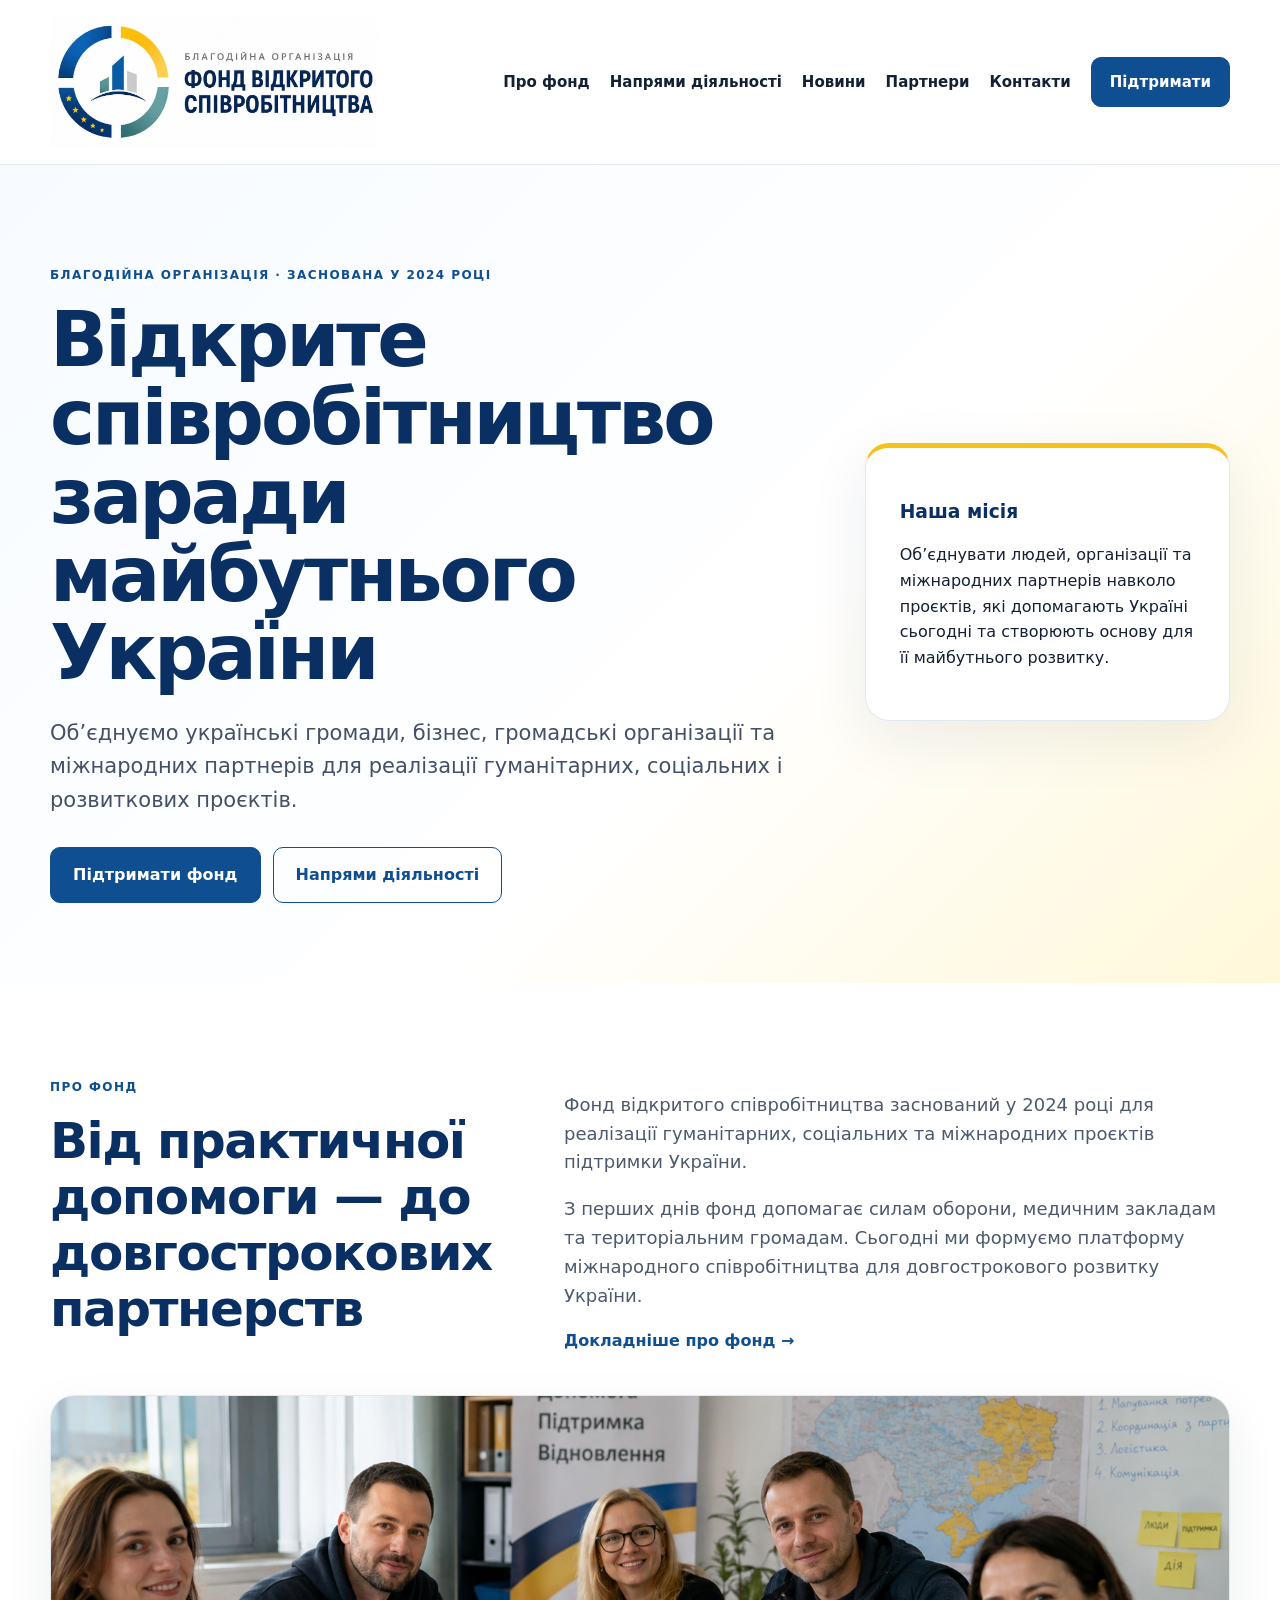
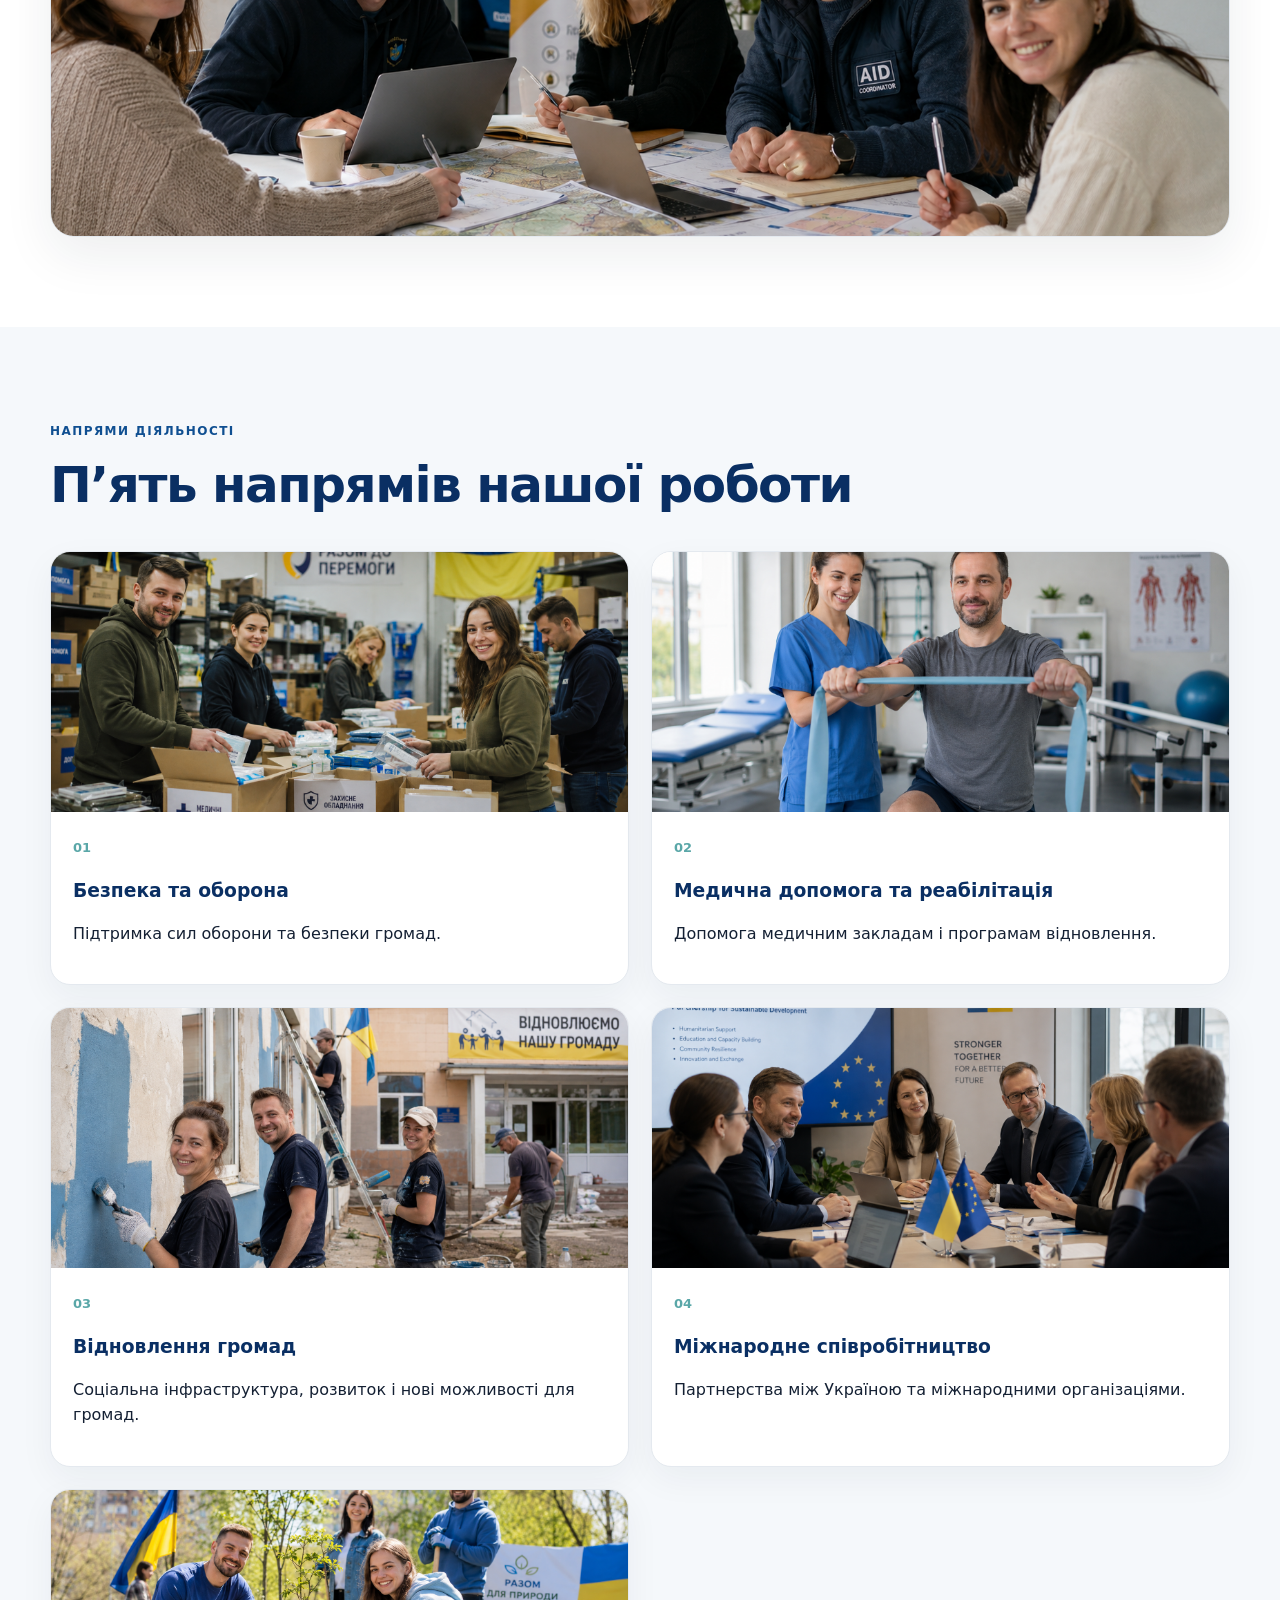
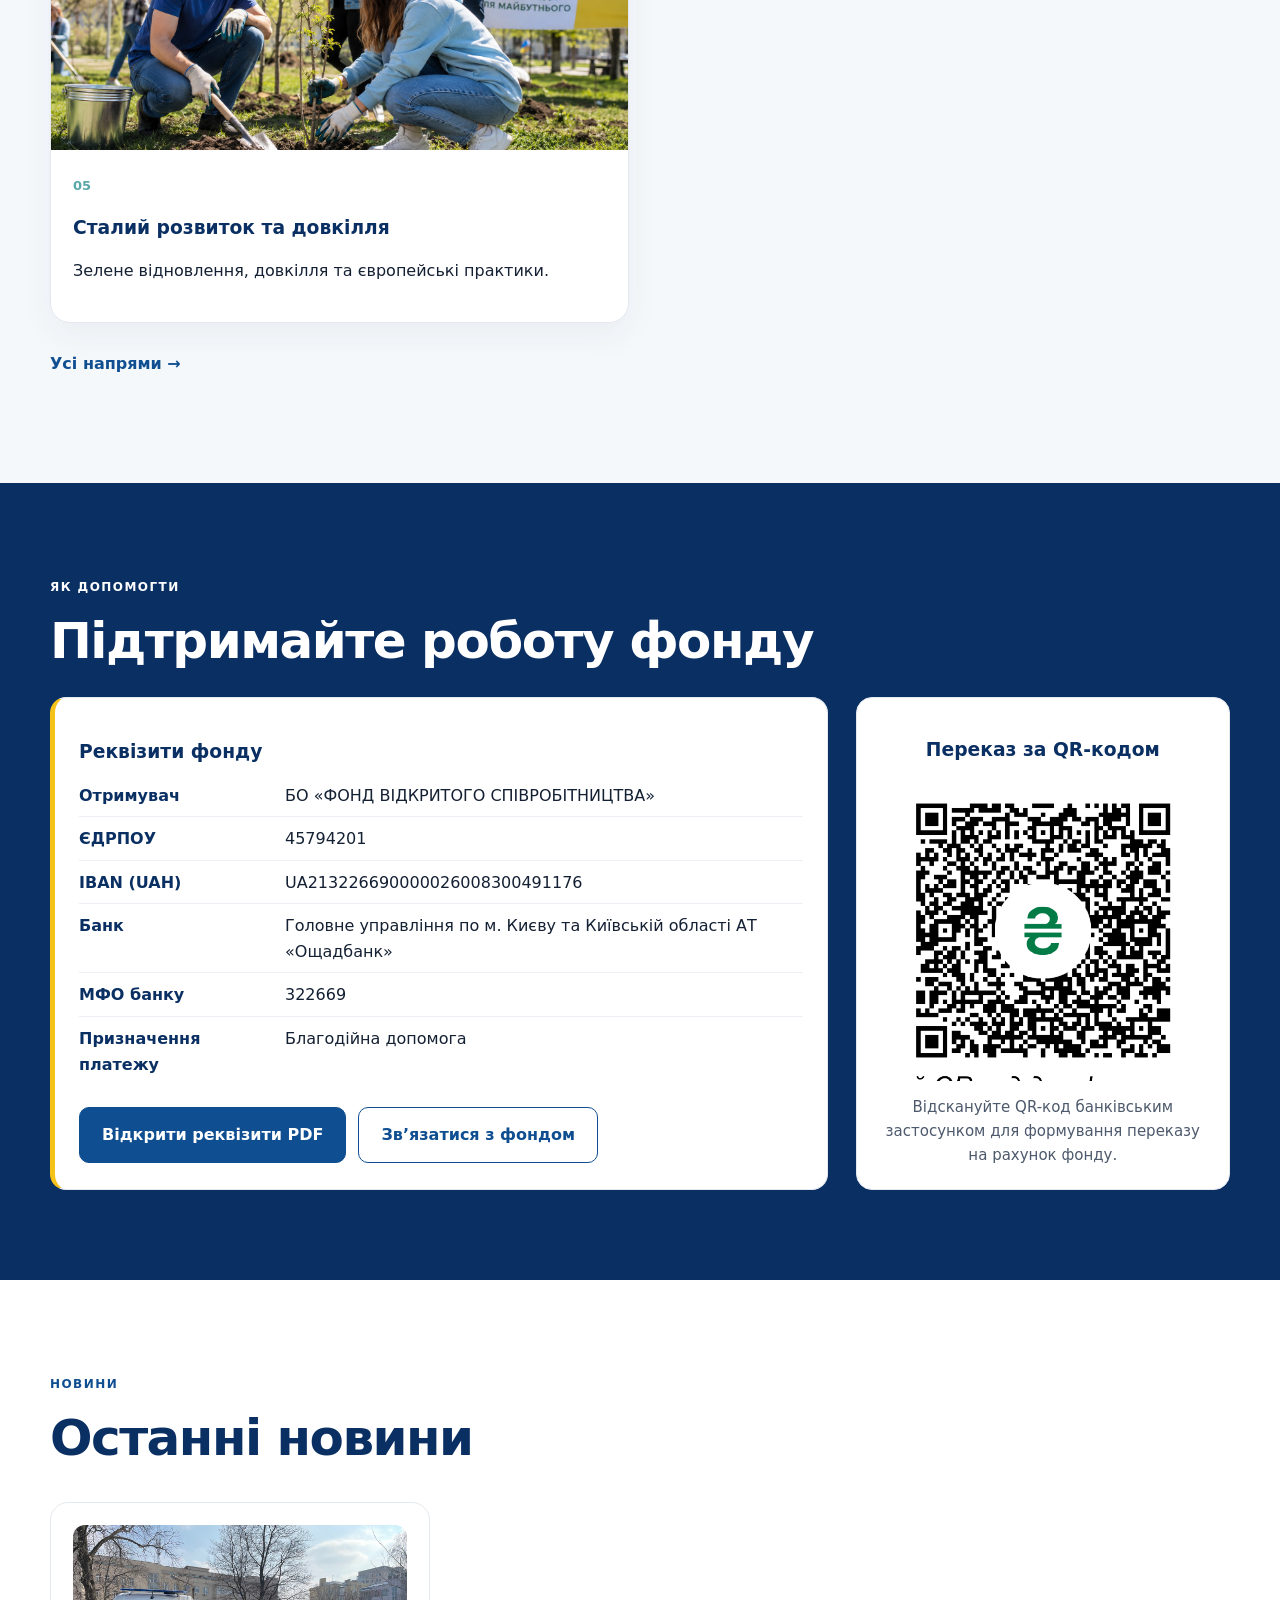
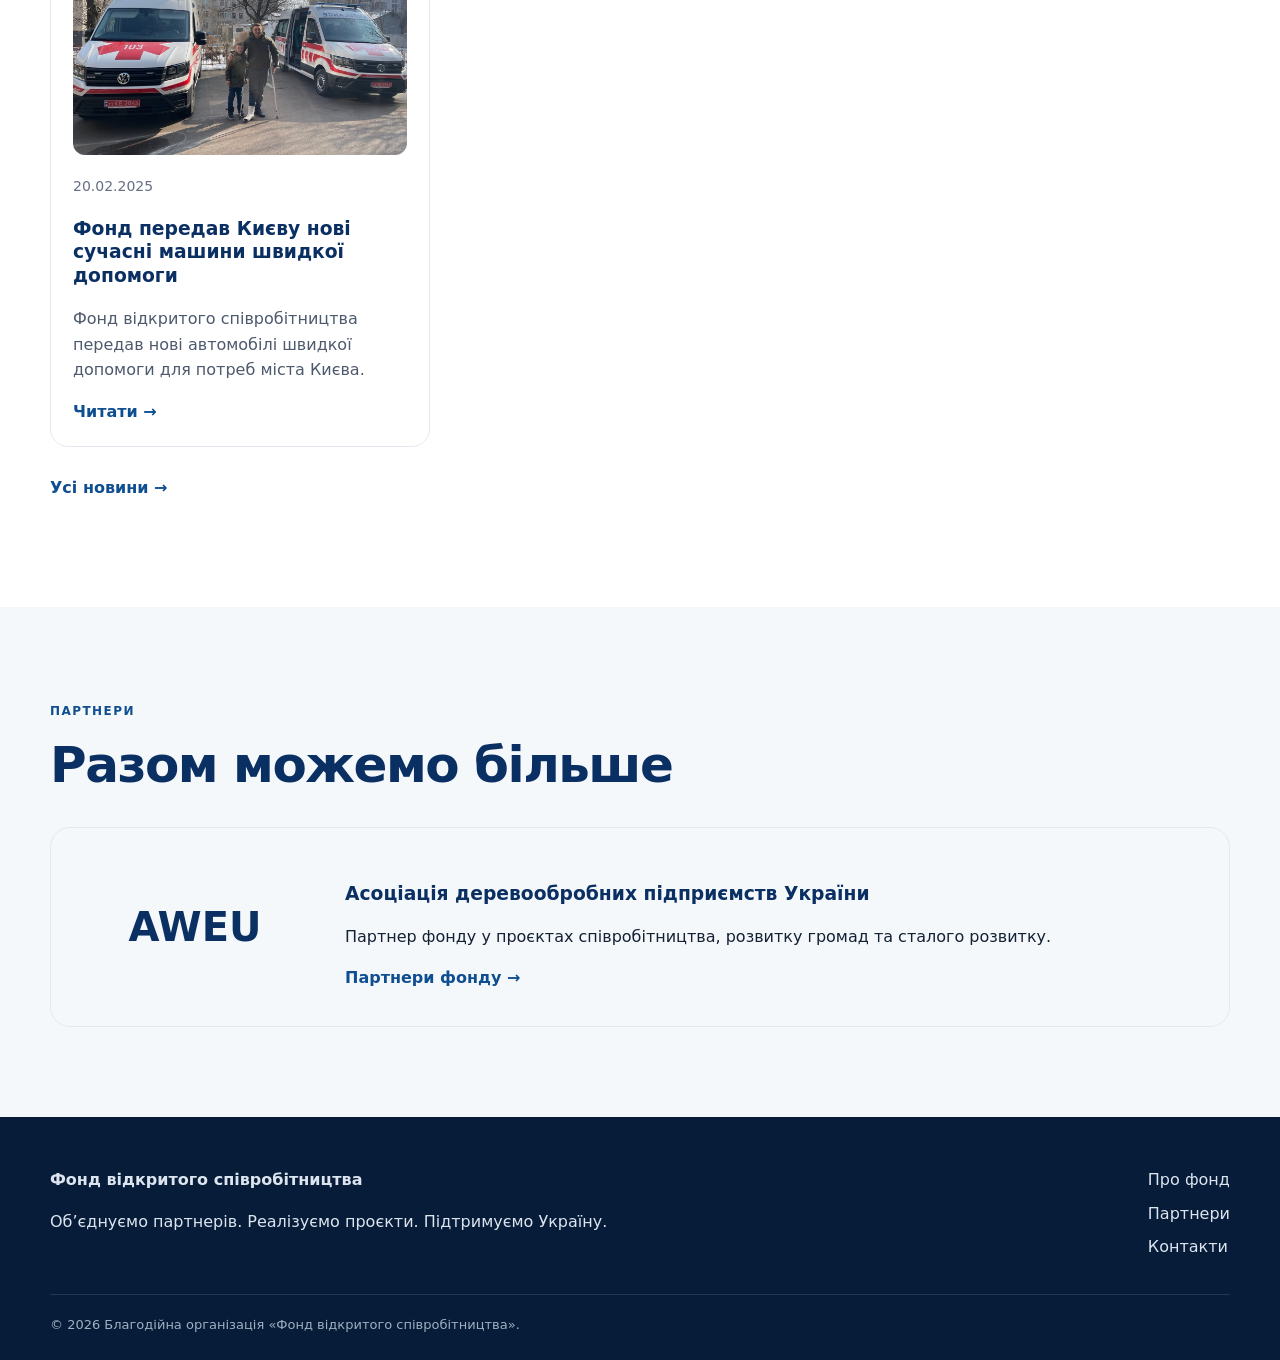
==== commit 5e4f55c3: "Add files via upload" ====
--- a/index.html
+++ b/index.html
@@ -95,18 +95,20 @@
   <div class="container">
     <span class="section-label light">Як допомогти</span>
     <h2>Підтримайте роботу фонду</h2>
-    <p class="lead" style="color:white">На головній сторінці розміщуємо всі ключові реквізити та способи підтримки — без окремої сторінки «Як допомогти».</p>
-    <div class="bank-box" style="margin-top:28px;color:#142033">
-      <h3>Реквізити фонду</h3>
-      <code>Отримувач: БО «Фонд відкритого співробітництва»
-ЄДРПОУ: 45794201
-
-IBAN: [додати банківський рахунок]
-Банк: [додати банк]
-Призначення платежу: Благодійна допомога</code>
-    </div>
-    <div class="hero-actions">
-      <a class="btn btn-light" href="contacts.html">Зв’язатися з фондом</a>
+    <div class="support-grid">
+      <div class="bank-box">
+        <h3>Реквізити фонду</h3>
+        <div class="bank-details">
+          <div><strong>Отримувач</strong><span>БО «ФОНД ВІДКРИТОГО СПІВРОБІТНИЦТВА»</span></div>
+          <div><strong>ЄДРПОУ</strong><span>45794201</span></div>
+          <div><strong>IBAN (UAH)</strong><span>UA213226690000026008300491176</span></div>
+          <div><strong>Банк</strong><span>Головне управління по м. Києву та Київській області АТ «Ощадбанк»</span></div>
+          <div><strong>МФО банку</strong><span>322669</span></div>
+          <div><strong>Призначення платежу</strong><span>Благодійна допомога</span></div>
+        </div>
+        <div class="bank-actions"><a class="btn" href="account-requisites.pdf" target="_blank" rel="noopener">Відкрити реквізити PDF</a><a class="btn btn-ghost" href="contacts.html">Зв’язатися з фондом</a></div>
+      </div>
+      <div class="qr-box"><h3>Переказ за QR-кодом</h3><img src="donation-qr.png" alt="QR-код для переказу на рахунок фонду"><p>Відскануйте QR-код банківським застосунком для формування переказу на рахунок фонду.</p></div>
     </div>
   </div>
 </section>
@@ -115,9 +117,7 @@
  <div class="container">
    <span class="section-label">Новини</span><h2>Останні новини</h2>
    <div class="news-grid">
-     <article class="news-card"><div class="news-image"></div><span>23.08.2026</span><h3>Сайт фонду готується до запуску</h3><p>У цьому розділі будуть новини, партнерства та результати проєктів.</p><a class="text-link" href="site-launch.html">Читати →</a></article>
-     <article class="news-card"><div class="news-image"></div><span>Партнерства</span><h3>Міжнародне співробітництво</h3><p>Матеріали про міжнародні ініціативи фонду.</p></article>
-     <article class="news-card"><div class="news-image"></div><span>Проєкти</span><h3>Результати роботи</h3><p>Оновлення про реалізацію програм фонду.</p></article>
+     <article class="news-card"><img class="news-card-image" src="news-ambulance.jpg" alt="Передача автомобілів швидкої допомоги для Києва"><span>20.02.2025</span><h3>Фонд передав Києву нові сучасні машини швидкої допомоги</h3><p>Фонд відкритого співробітництва передав нові автомобілі швидкої допомоги для потреб міста Києва.</p><a class="text-link" href="ambulance-kyiv.html">Читати →</a></article>
    </div>
    <p style="margin-top:28px"><a class="text-link" href="news.html">Усі новини →</a></p>
  </div>
@@ -127,7 +127,7 @@
   <div class="container">
     <span class="section-label">Партнери</span><h2>Разом можемо більше</h2>
     <div class="partner-card">
-      <div class="partner-logo-wrap"><img class="partner-logo" src="adpu-logo.png" alt="Логотип Асоціації деревообробних підприємств України"></div>
+      <div><span class="partner-mark">AWEU</span></div>
       <div><h3>Асоціація деревообробних підприємств України</h3><p>Партнер фонду у проєктах співробітництва, розвитку громад та сталого розвитку.</p><a class="text-link" href="partners.html">Партнери фонду →</a></div>
     </div>
   </div>
--- a/styles.css
+++ b/styles.css
@@ -15,7 +15,3 @@
 .footer{background:#071c38;color:#dce5ef;padding:50px 0 24px}.footer-grid{display:grid;grid-template-columns:1fr auto;gap:40px}.footer-grid div:last-child{display:grid;gap:8px}.copyright{margin-top:34px;padding-top:20px;border-top:1px solid rgba(255,255,255,.12);font-size:13px;color:#9fb0c2}
 @media(max-width:900px){.menu-toggle{display:block}.nav{display:none;position:absolute;top:142px;left:0;right:0;background:white;padding:20px;flex-direction:column;border-bottom:1px solid var(--border)}.nav.open{display:flex}.nav-wrap{min-height:142px}.brand img{height:108px;max-width:400px}.hero-grid,.two-col,.contact-grid,.partner-card,.content-grid,.direction-feature,.support-grid{grid-template-columns:1fr}.direction-feature:nth-child(even) .direction-media,.direction-feature:nth-child(even) .direction-content{order:initial}.home-directions-grid,.news-grid{grid-template-columns:1fr 1fr}.sidebar-card{position:static}.bank-details div{grid-template-columns:1fr;gap:2px}}
 @media(max-width:620px){.container{width:min(100% - 28px,1180px)}.nav-wrap{min-height:112px}.nav{top:112px}.brand img{height:82px;max-width:270px}.hero{padding-top:64px}.section{padding:68px 0}.home-directions-grid,.news-grid{grid-template-columns:1fr}.section-photo img{height:260px}.direction-media img{height:240px}.home-direction-card img{height:220px}h1{font-size:44px}}
-
-.partner-logo-wrap{display:flex;align-items:center;justify-content:center;min-height:130px;padding:18px;background:#fff;border-radius:16px;border:1px solid var(--border)}
-.partner-logo{width:100%;max-width:520px;height:auto;object-fit:contain;display:block}
-@media(max-width:900px){.partner-logo-wrap{min-height:auto}.partner-logo{max-width:480px}}
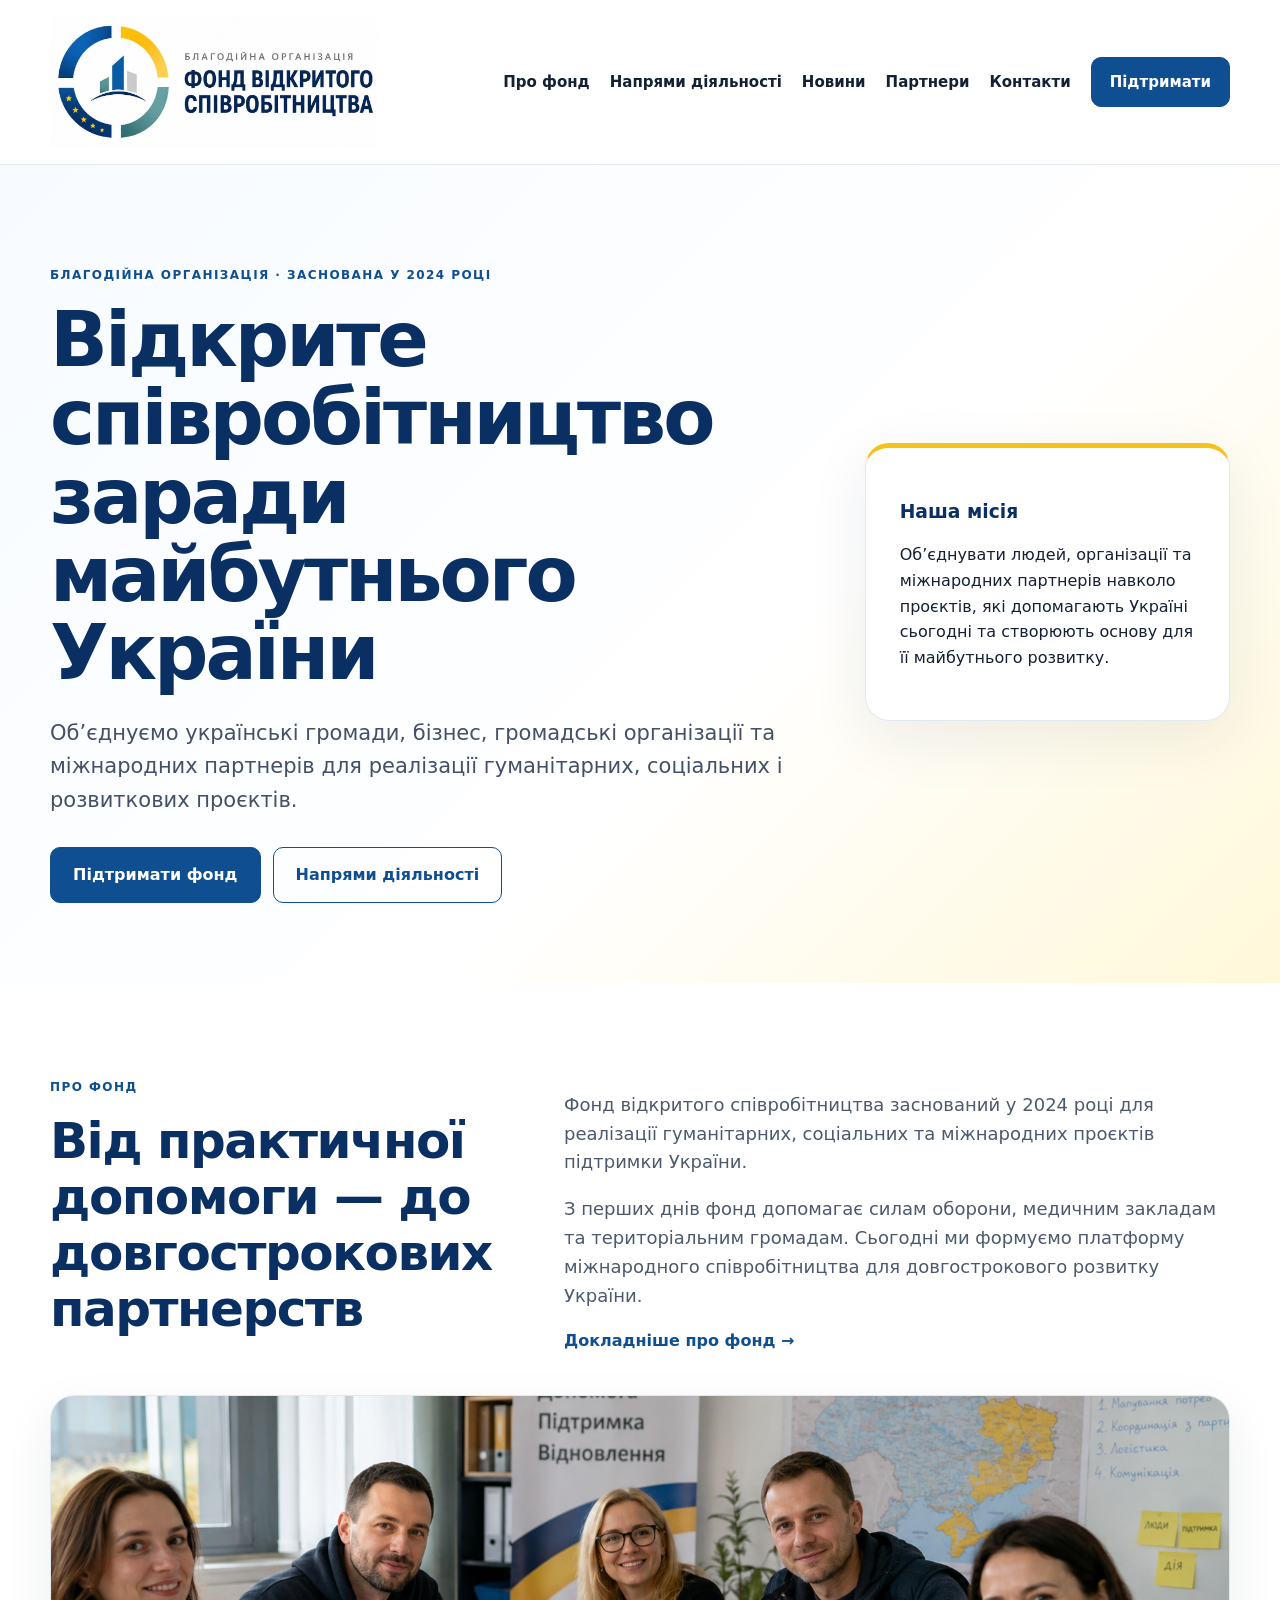
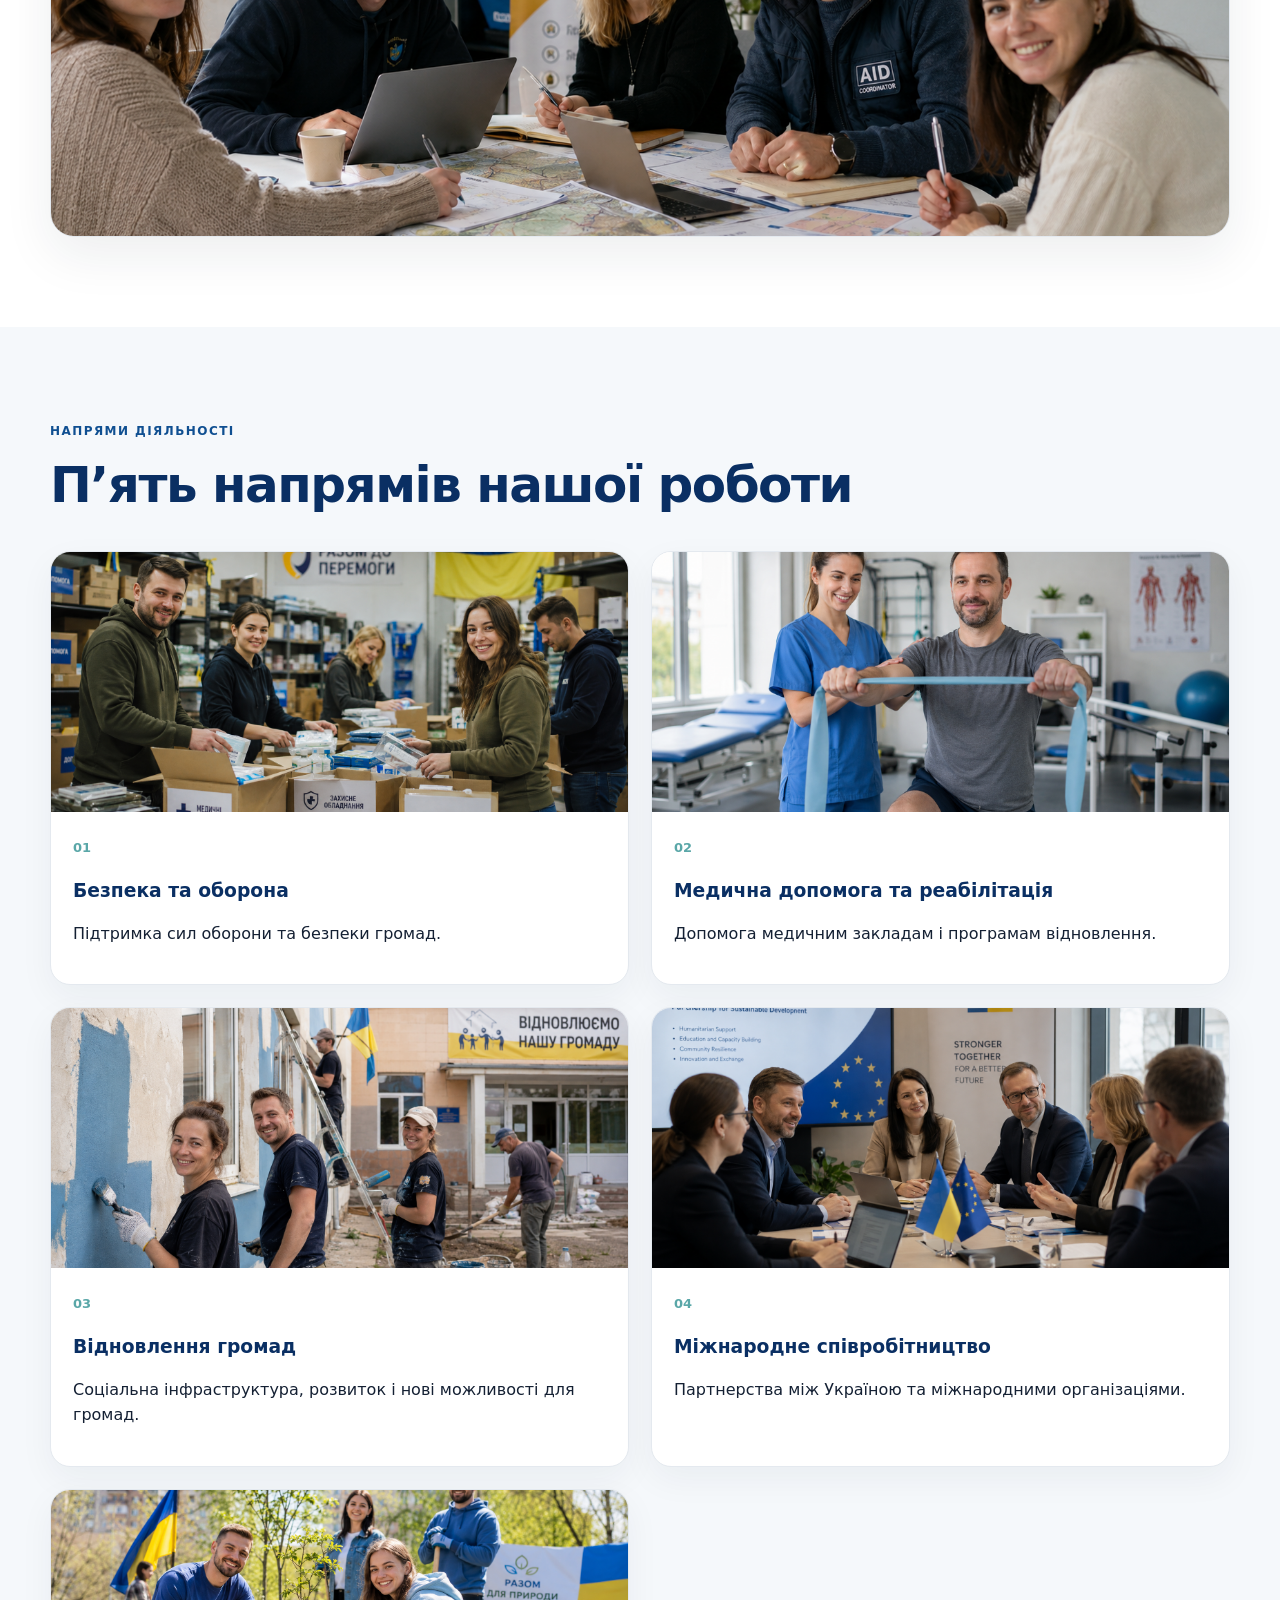
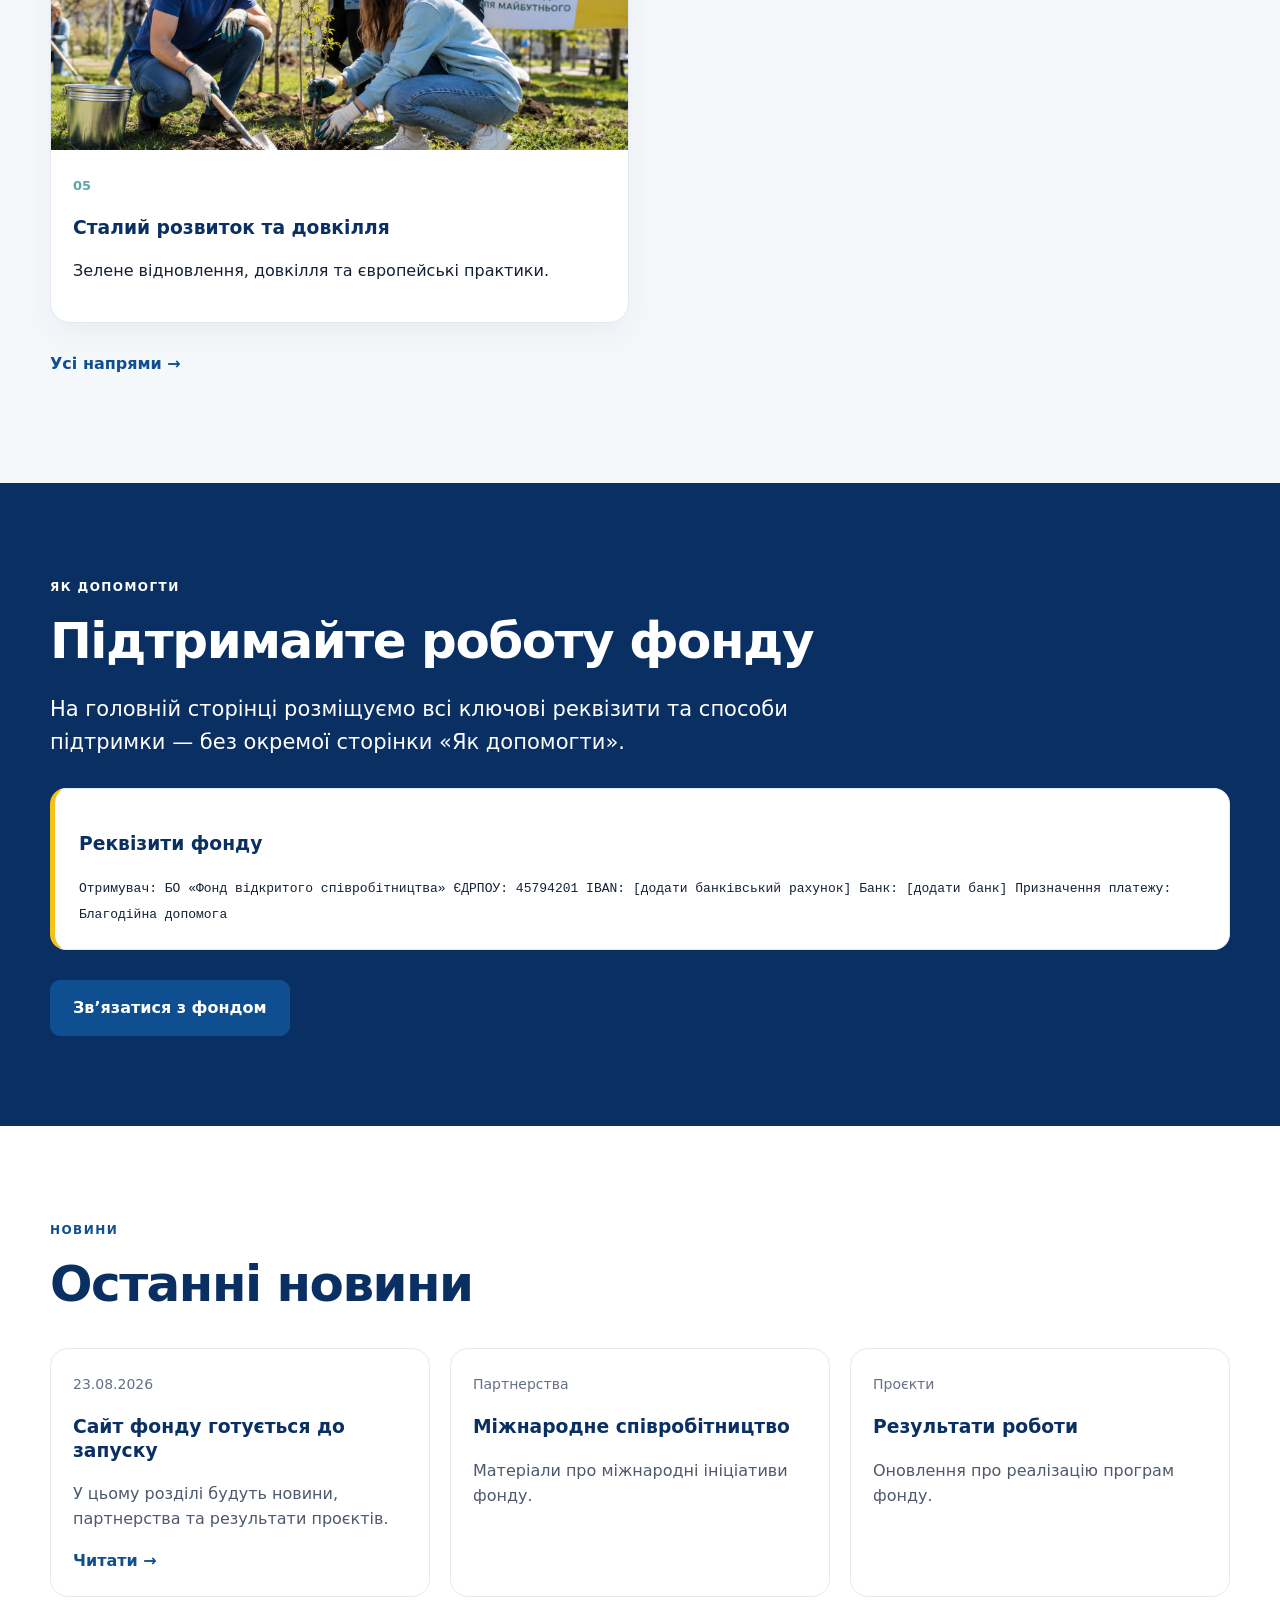
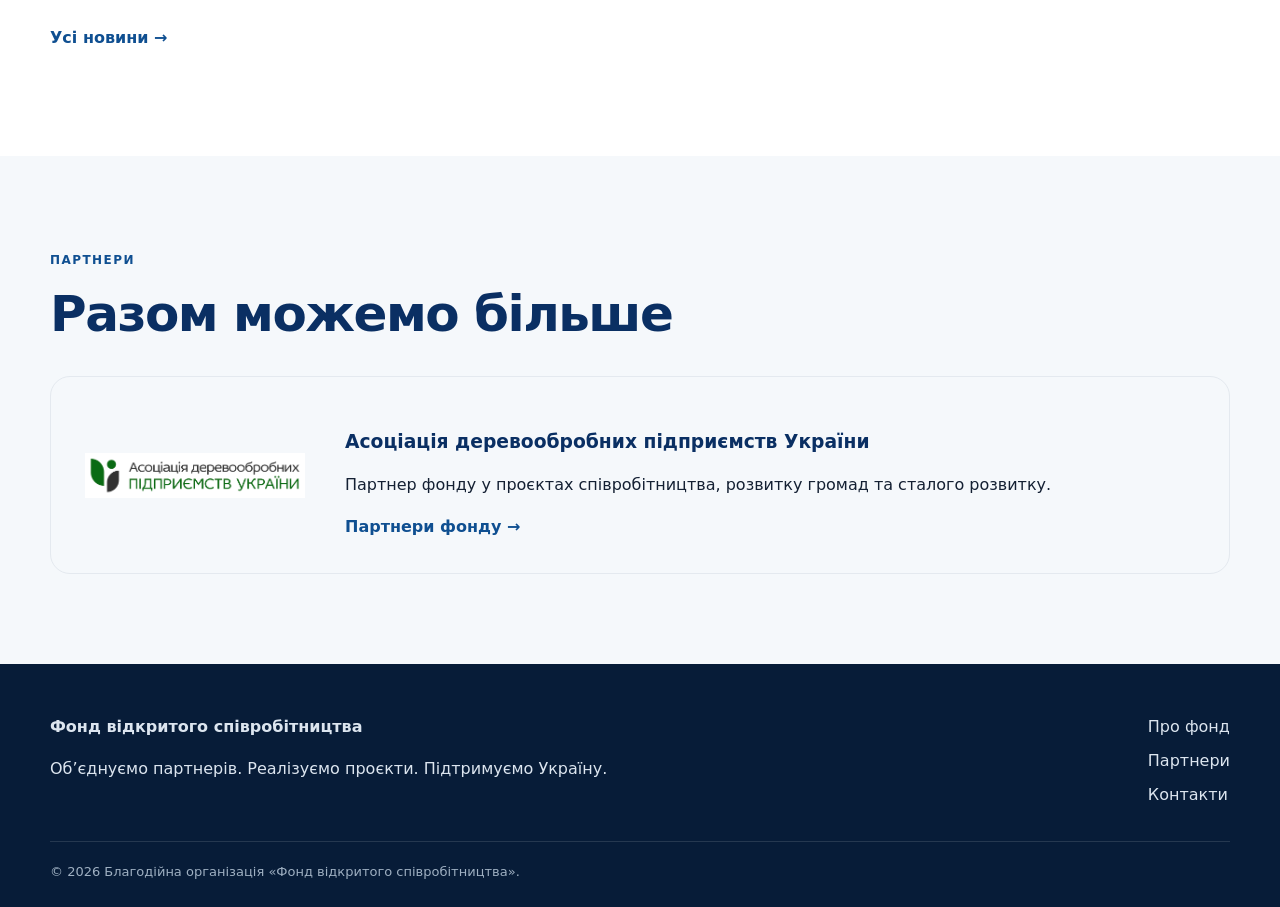
==== commit 058fddb0: "Add files via upload" ====
--- a/index.html
+++ b/index.html
@@ -95,20 +95,18 @@
   <div class="container">
     <span class="section-label light">Як допомогти</span>
     <h2>Підтримайте роботу фонду</h2>
-    <div class="support-grid">
-      <div class="bank-box">
-        <h3>Реквізити фонду</h3>
-        <div class="bank-details">
-          <div><strong>Отримувач</strong><span>БО «ФОНД ВІДКРИТОГО СПІВРОБІТНИЦТВА»</span></div>
-          <div><strong>ЄДРПОУ</strong><span>45794201</span></div>
-          <div><strong>IBAN (UAH)</strong><span>UA213226690000026008300491176</span></div>
-          <div><strong>Банк</strong><span>Головне управління по м. Києву та Київській області АТ «Ощадбанк»</span></div>
-          <div><strong>МФО банку</strong><span>322669</span></div>
-          <div><strong>Призначення платежу</strong><span>Благодійна допомога</span></div>
-        </div>
-        <div class="bank-actions"><a class="btn" href="account-requisites.pdf" target="_blank" rel="noopener">Відкрити реквізити PDF</a><a class="btn btn-ghost" href="contacts.html">Зв’язатися з фондом</a></div>
-      </div>
-      <div class="qr-box"><h3>Переказ за QR-кодом</h3><img src="donation-qr.png" alt="QR-код для переказу на рахунок фонду"><p>Відскануйте QR-код банківським застосунком для формування переказу на рахунок фонду.</p></div>
+    <p class="lead" style="color:white">На головній сторінці розміщуємо всі ключові реквізити та способи підтримки — без окремої сторінки «Як допомогти».</p>
+    <div class="bank-box" style="margin-top:28px;color:#142033">
+      <h3>Реквізити фонду</h3>
+      <code>Отримувач: БО «Фонд відкритого співробітництва»
+ЄДРПОУ: 45794201
+
+IBAN: [додати банківський рахунок]
+Банк: [додати банк]
+Призначення платежу: Благодійна допомога</code>
+    </div>
+    <div class="hero-actions">
+      <a class="btn btn-light" href="contacts.html">Зв’язатися з фондом</a>
     </div>
   </div>
 </section>
@@ -117,7 +115,9 @@
  <div class="container">
    <span class="section-label">Новини</span><h2>Останні новини</h2>
    <div class="news-grid">
-     <article class="news-card"><img class="news-card-image" src="news-ambulance.jpg" alt="Передача автомобілів швидкої допомоги для Києва"><span>20.02.2025</span><h3>Фонд передав Києву нові сучасні машини швидкої допомоги</h3><p>Фонд відкритого співробітництва передав нові автомобілі швидкої допомоги для потреб міста Києва.</p><a class="text-link" href="ambulance-kyiv.html">Читати →</a></article>
+     <article class="news-card"><div class="news-image"></div><span>23.08.2026</span><h3>Сайт фонду готується до запуску</h3><p>У цьому розділі будуть новини, партнерства та результати проєктів.</p><a class="text-link" href="site-launch.html">Читати →</a></article>
+     <article class="news-card"><div class="news-image"></div><span>Партнерства</span><h3>Міжнародне співробітництво</h3><p>Матеріали про міжнародні ініціативи фонду.</p></article>
+     <article class="news-card"><div class="news-image"></div><span>Проєкти</span><h3>Результати роботи</h3><p>Оновлення про реалізацію програм фонду.</p></article>
    </div>
    <p style="margin-top:28px"><a class="text-link" href="news.html">Усі новини →</a></p>
  </div>
@@ -127,7 +127,7 @@
   <div class="container">
     <span class="section-label">Партнери</span><h2>Разом можемо більше</h2>
     <div class="partner-card">
-      <div><span class="partner-mark">AWEU</span></div>
+      <div><img class="partner-logo" src="adpu-logo.png" alt="Асоціація деревообробних підприємств України"></div>
       <div><h3>Асоціація деревообробних підприємств України</h3><p>Партнер фонду у проєктах співробітництва, розвитку громад та сталого розвитку.</p><a class="text-link" href="partners.html">Партнери фонду →</a></div>
     </div>
   </div>
--- a/styles.css
+++ b/styles.css
@@ -15,3 +15,5 @@
 .footer{background:#071c38;color:#dce5ef;padding:50px 0 24px}.footer-grid{display:grid;grid-template-columns:1fr auto;gap:40px}.footer-grid div:last-child{display:grid;gap:8px}.copyright{margin-top:34px;padding-top:20px;border-top:1px solid rgba(255,255,255,.12);font-size:13px;color:#9fb0c2}
 @media(max-width:900px){.menu-toggle{display:block}.nav{display:none;position:absolute;top:142px;left:0;right:0;background:white;padding:20px;flex-direction:column;border-bottom:1px solid var(--border)}.nav.open{display:flex}.nav-wrap{min-height:142px}.brand img{height:108px;max-width:400px}.hero-grid,.two-col,.contact-grid,.partner-card,.content-grid,.direction-feature,.support-grid{grid-template-columns:1fr}.direction-feature:nth-child(even) .direction-media,.direction-feature:nth-child(even) .direction-content{order:initial}.home-directions-grid,.news-grid{grid-template-columns:1fr 1fr}.sidebar-card{position:static}.bank-details div{grid-template-columns:1fr;gap:2px}}
 @media(max-width:620px){.container{width:min(100% - 28px,1180px)}.nav-wrap{min-height:112px}.nav{top:112px}.brand img{height:82px;max-width:270px}.hero{padding-top:64px}.section{padding:68px 0}.home-directions-grid,.news-grid{grid-template-columns:1fr}.section-photo img{height:260px}.direction-media img{height:240px}.home-direction-card img{height:220px}h1{font-size:44px}}
+
+.partner-logo{display:block;width:100%;max-width:430px;height:auto;object-fit:contain;margin:auto}
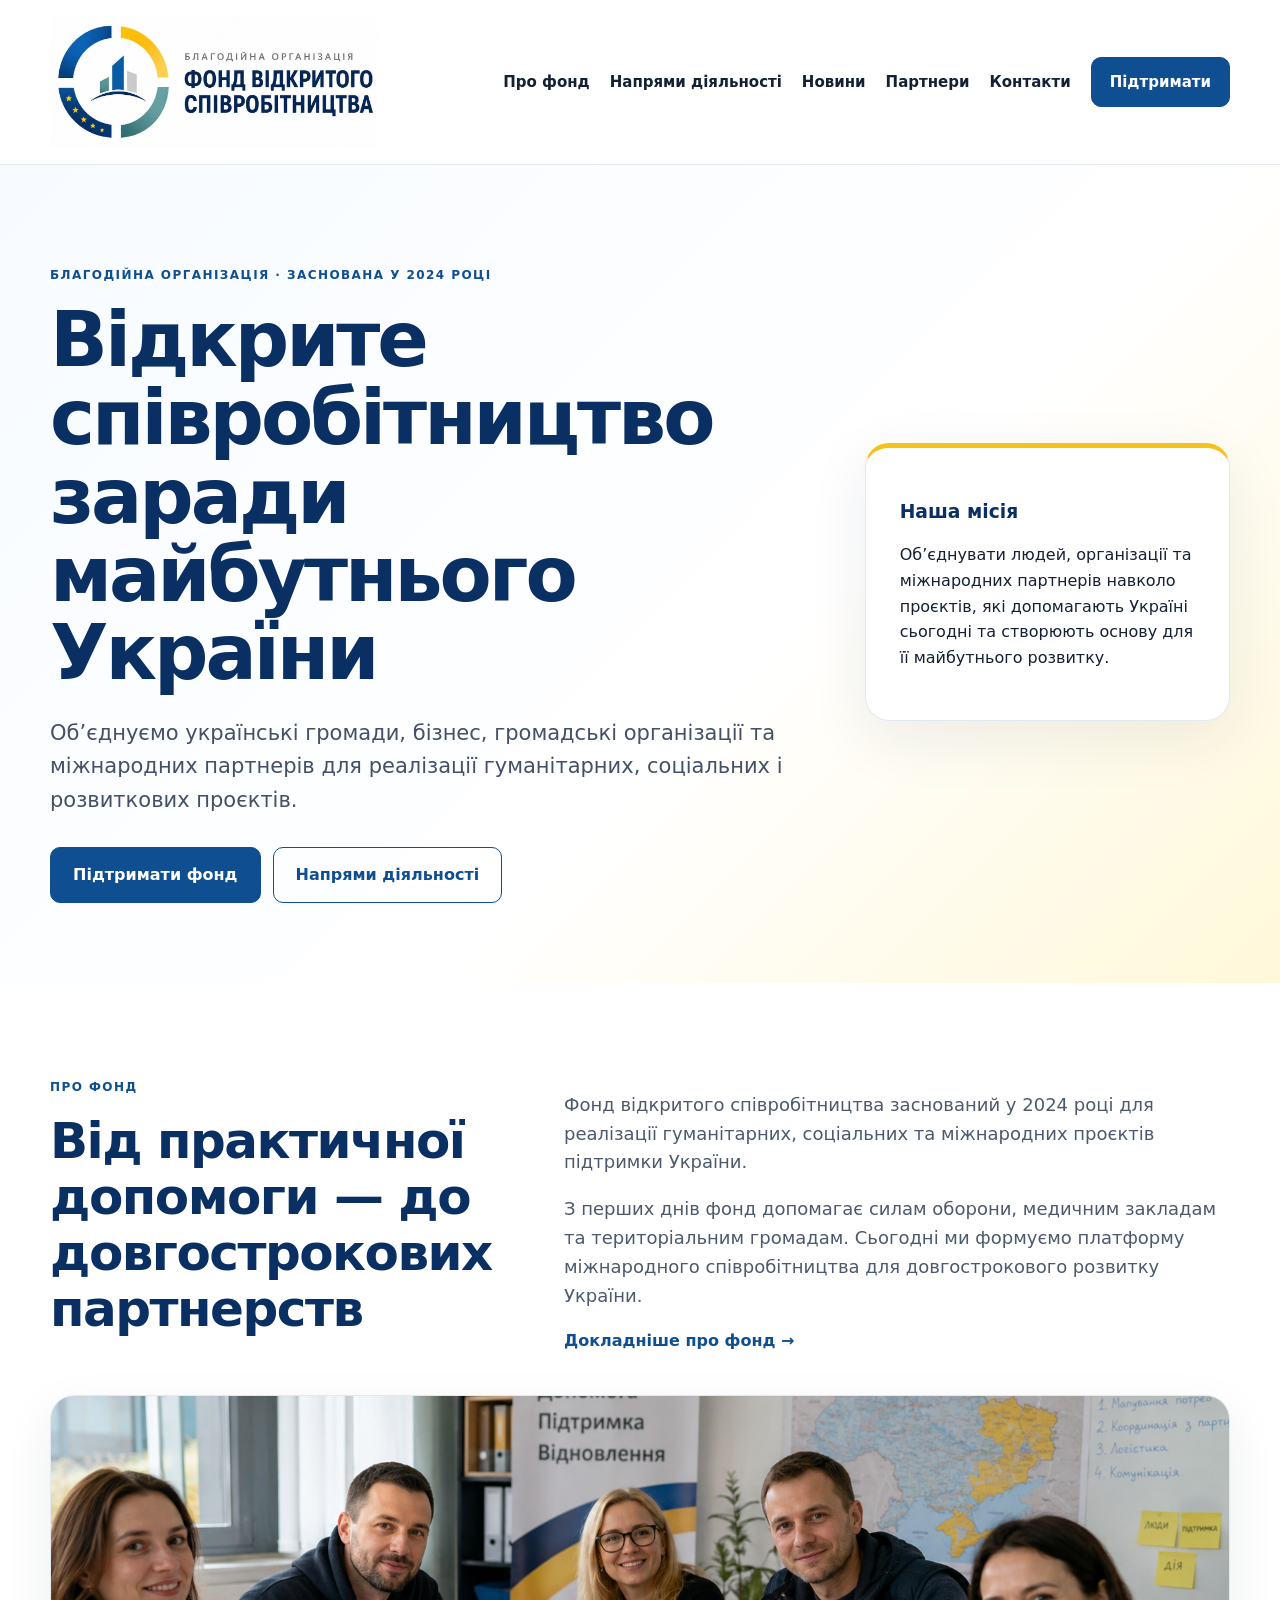
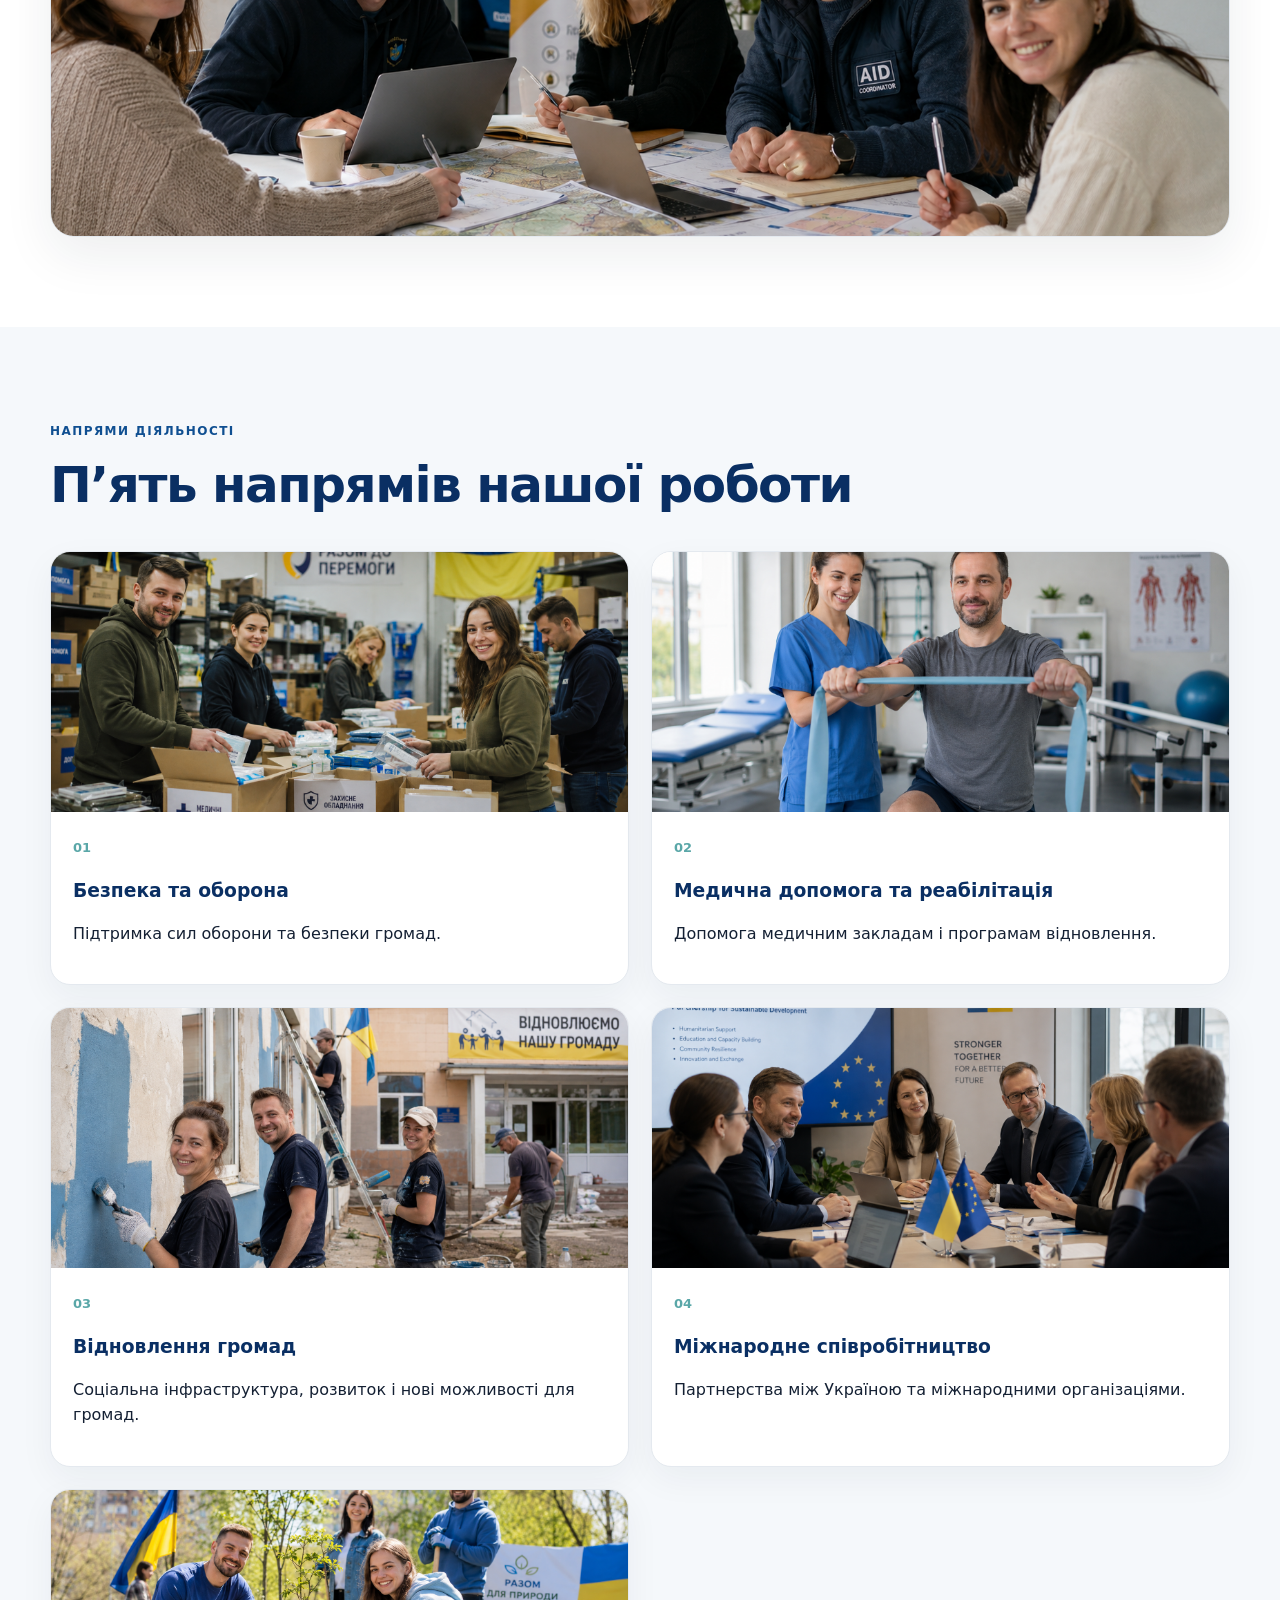
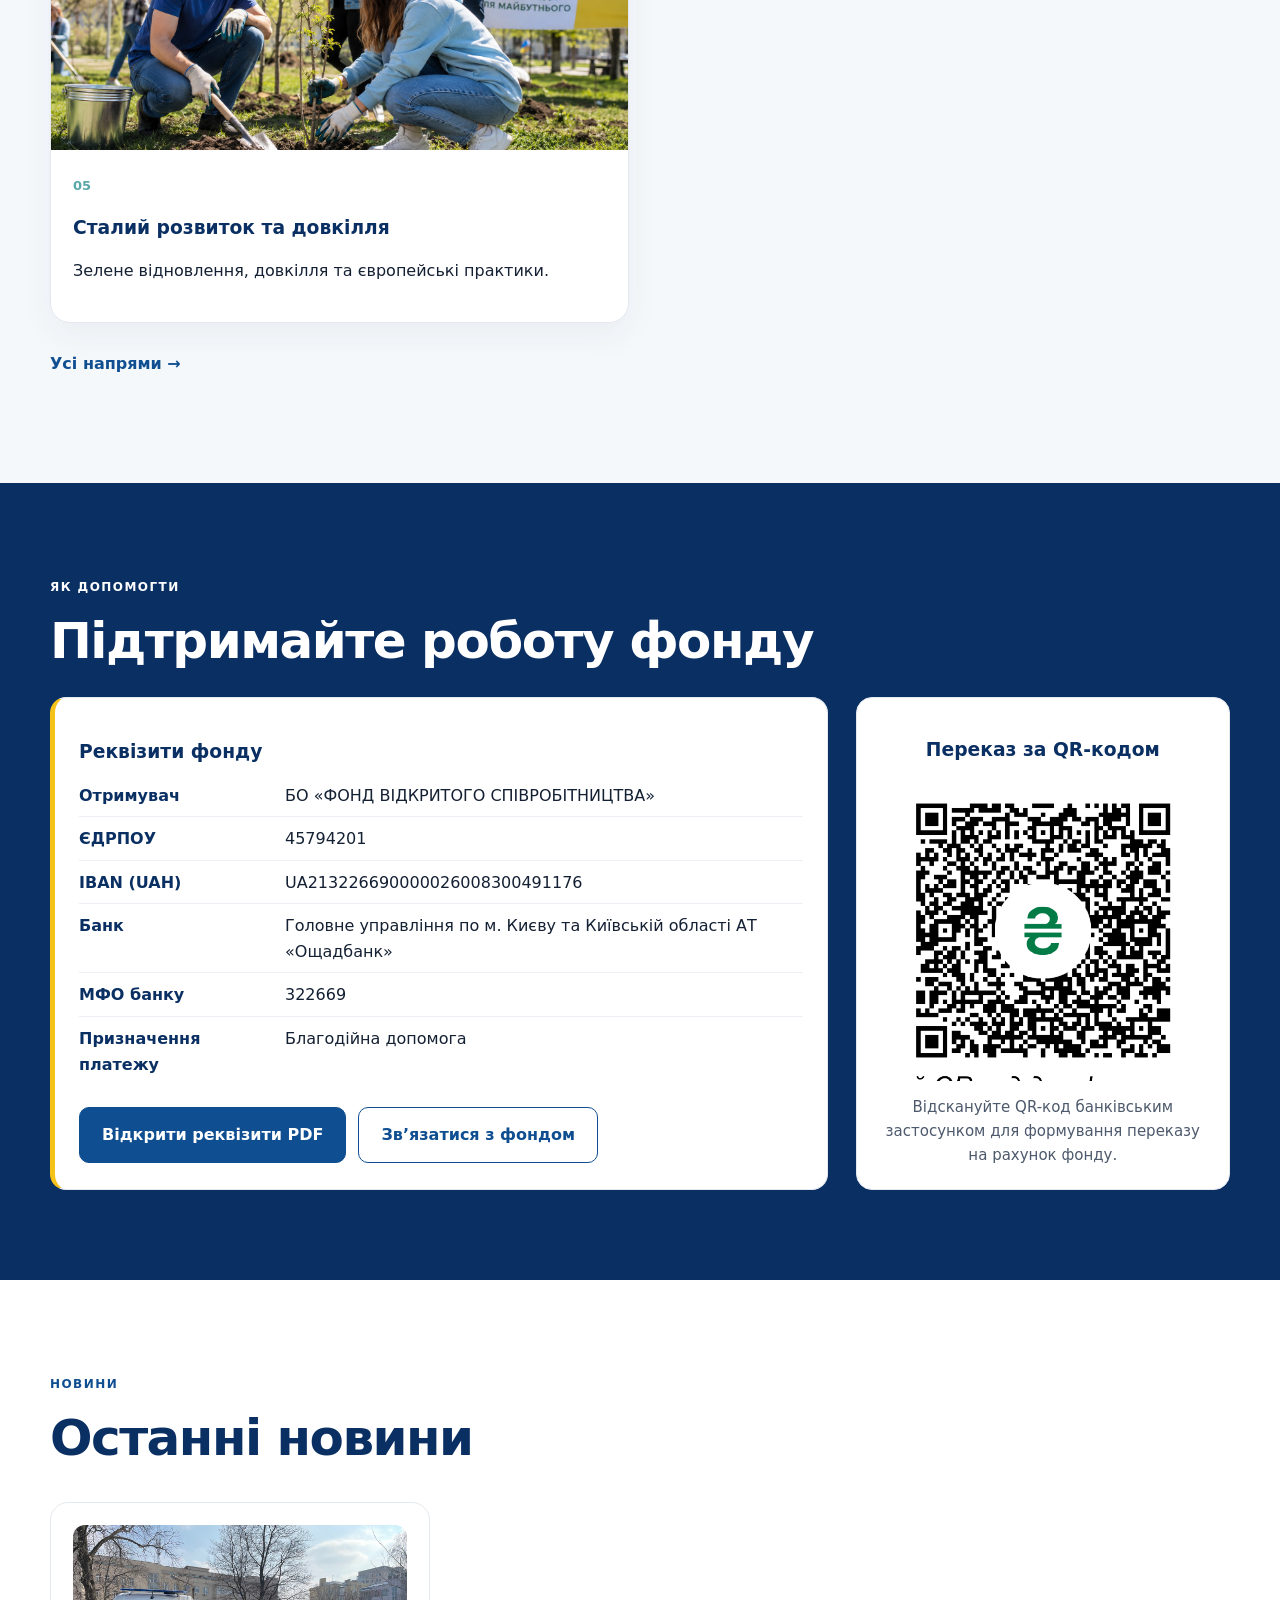
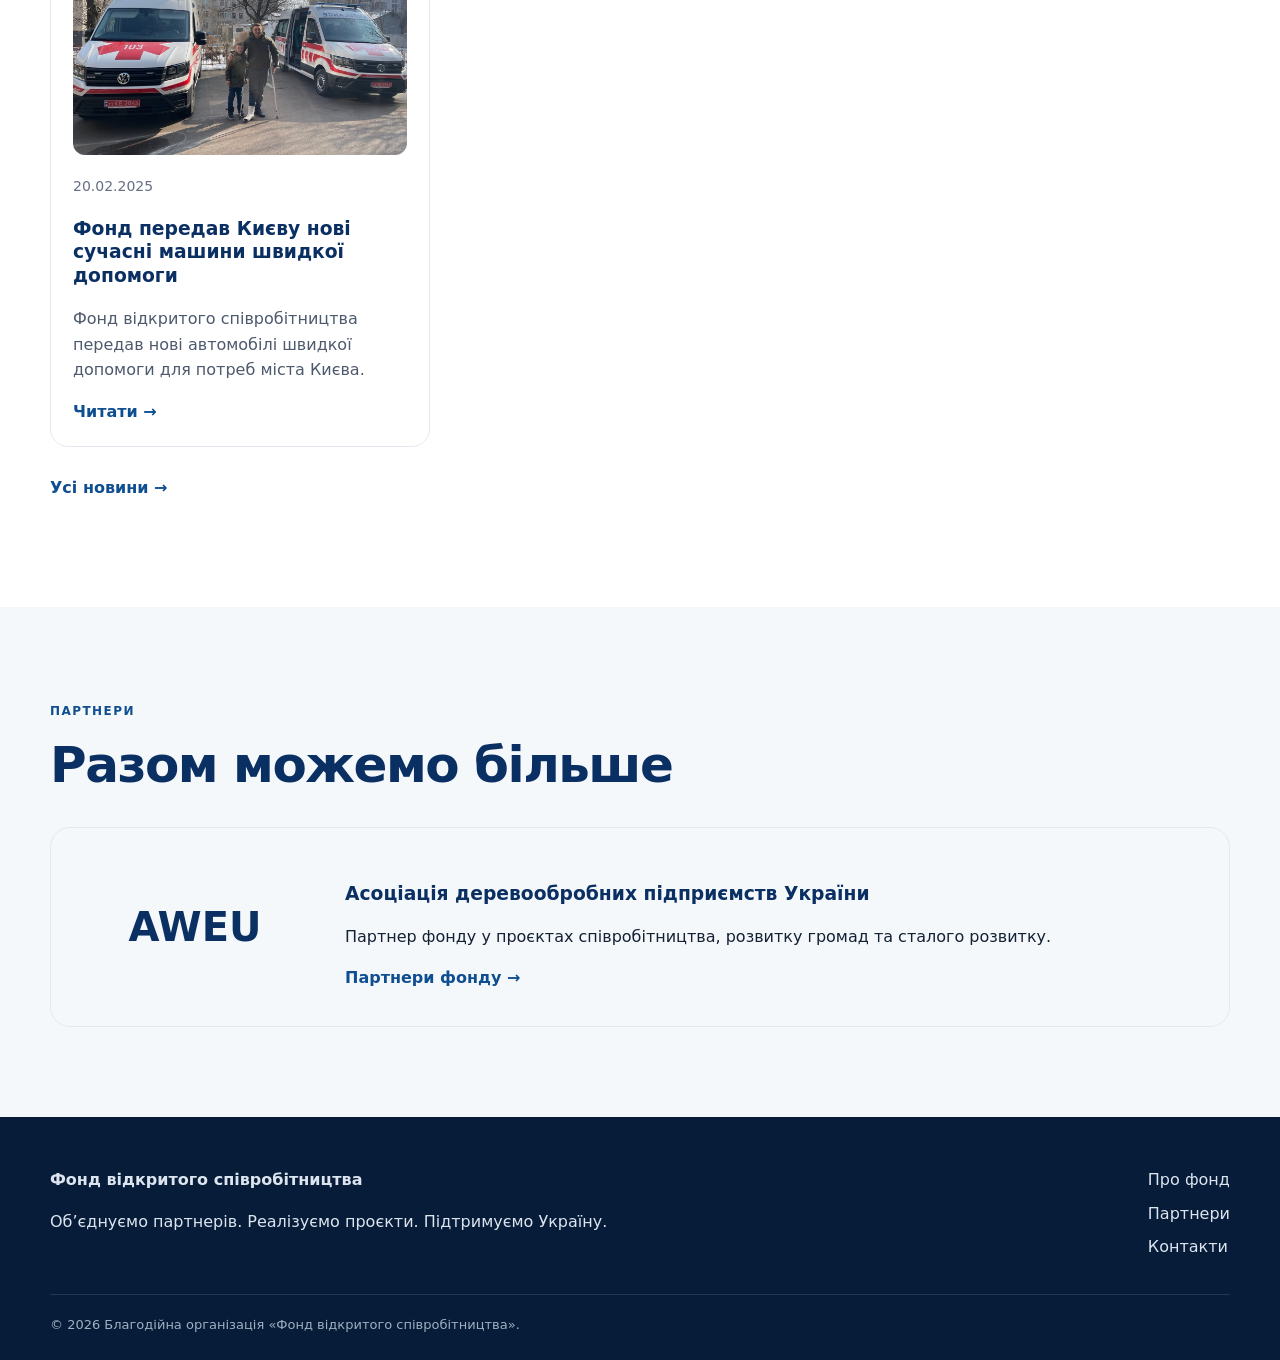
==== commit 33aa49d2: "Add files via upload" ====
--- a/index.html
+++ b/index.html
@@ -95,18 +95,20 @@
   <div class="container">
     <span class="section-label light">Як допомогти</span>
     <h2>Підтримайте роботу фонду</h2>
-    <p class="lead" style="color:white">На головній сторінці розміщуємо всі ключові реквізити та способи підтримки — без окремої сторінки «Як допомогти».</p>
-    <div class="bank-box" style="margin-top:28px;color:#142033">
-      <h3>Реквізити фонду</h3>
-      <code>Отримувач: БО «Фонд відкритого співробітництва»
-ЄДРПОУ: 45794201
-
-IBAN: [додати банківський рахунок]
-Банк: [додати банк]
-Призначення платежу: Благодійна допомога</code>
-    </div>
-    <div class="hero-actions">
-      <a class="btn btn-light" href="contacts.html">Зв’язатися з фондом</a>
+    <div class="support-grid">
+      <div class="bank-box">
+        <h3>Реквізити фонду</h3>
+        <div class="bank-details">
+          <div><strong>Отримувач</strong><span>БО «ФОНД ВІДКРИТОГО СПІВРОБІТНИЦТВА»</span></div>
+          <div><strong>ЄДРПОУ</strong><span>45794201</span></div>
+          <div><strong>IBAN (UAH)</strong><span>UA213226690000026008300491176</span></div>
+          <div><strong>Банк</strong><span>Головне управління по м. Києву та Київській області АТ «Ощадбанк»</span></div>
+          <div><strong>МФО банку</strong><span>322669</span></div>
+          <div><strong>Призначення платежу</strong><span>Благодійна допомога</span></div>
+        </div>
+        <div class="bank-actions"><a class="btn" href="account-requisites.pdf" target="_blank" rel="noopener">Відкрити реквізити PDF</a><a class="btn btn-ghost" href="contacts.html">Зв’язатися з фондом</a></div>
+      </div>
+      <div class="qr-box"><h3>Переказ за QR-кодом</h3><img src="donation-qr.png" alt="QR-код для переказу на рахунок фонду"><p>Відскануйте QR-код банківським застосунком для формування переказу на рахунок фонду.</p></div>
     </div>
   </div>
 </section>
@@ -115,9 +117,7 @@
  <div class="container">
    <span class="section-label">Новини</span><h2>Останні новини</h2>
    <div class="news-grid">
-     <article class="news-card"><div class="news-image"></div><span>23.08.2026</span><h3>Сайт фонду готується до запуску</h3><p>У цьому розділі будуть новини, партнерства та результати проєктів.</p><a class="text-link" href="site-launch.html">Читати →</a></article>
-     <article class="news-card"><div class="news-image"></div><span>Партнерства</span><h3>Міжнародне співробітництво</h3><p>Матеріали про міжнародні ініціативи фонду.</p></article>
-     <article class="news-card"><div class="news-image"></div><span>Проєкти</span><h3>Результати роботи</h3><p>Оновлення про реалізацію програм фонду.</p></article>
+     <article class="news-card"><img class="news-card-image" src="news-ambulance.jpg" alt="Передача автомобілів швидкої допомоги для Києва"><span>20.02.2025</span><h3>Фонд передав Києву нові сучасні машини швидкої допомоги</h3><p>Фонд відкритого співробітництва передав нові автомобілі швидкої допомоги для потреб міста Києва.</p><a class="text-link" href="ambulance-kyiv.html">Читати →</a></article>
    </div>
    <p style="margin-top:28px"><a class="text-link" href="news.html">Усі новини →</a></p>
  </div>
@@ -127,7 +127,7 @@
   <div class="container">
     <span class="section-label">Партнери</span><h2>Разом можемо більше</h2>
     <div class="partner-card">
-      <div><img class="partner-logo" src="adpu-logo.png" alt="Асоціація деревообробних підприємств України"></div>
+      <div><span class="partner-mark">AWEU</span></div>
       <div><h3>Асоціація деревообробних підприємств України</h3><p>Партнер фонду у проєктах співробітництва, розвитку громад та сталого розвитку.</p><a class="text-link" href="partners.html">Партнери фонду →</a></div>
     </div>
   </div>
--- a/styles.css
+++ b/styles.css
@@ -15,5 +15,3 @@
 .footer{background:#071c38;color:#dce5ef;padding:50px 0 24px}.footer-grid{display:grid;grid-template-columns:1fr auto;gap:40px}.footer-grid div:last-child{display:grid;gap:8px}.copyright{margin-top:34px;padding-top:20px;border-top:1px solid rgba(255,255,255,.12);font-size:13px;color:#9fb0c2}
 @media(max-width:900px){.menu-toggle{display:block}.nav{display:none;position:absolute;top:142px;left:0;right:0;background:white;padding:20px;flex-direction:column;border-bottom:1px solid var(--border)}.nav.open{display:flex}.nav-wrap{min-height:142px}.brand img{height:108px;max-width:400px}.hero-grid,.two-col,.contact-grid,.partner-card,.content-grid,.direction-feature,.support-grid{grid-template-columns:1fr}.direction-feature:nth-child(even) .direction-media,.direction-feature:nth-child(even) .direction-content{order:initial}.home-directions-grid,.news-grid{grid-template-columns:1fr 1fr}.sidebar-card{position:static}.bank-details div{grid-template-columns:1fr;gap:2px}}
 @media(max-width:620px){.container{width:min(100% - 28px,1180px)}.nav-wrap{min-height:112px}.nav{top:112px}.brand img{height:82px;max-width:270px}.hero{padding-top:64px}.section{padding:68px 0}.home-directions-grid,.news-grid{grid-template-columns:1fr}.section-photo img{height:260px}.direction-media img{height:240px}.home-direction-card img{height:220px}h1{font-size:44px}}
-
-.partner-logo{display:block;width:100%;max-width:430px;height:auto;object-fit:contain;margin:auto}
